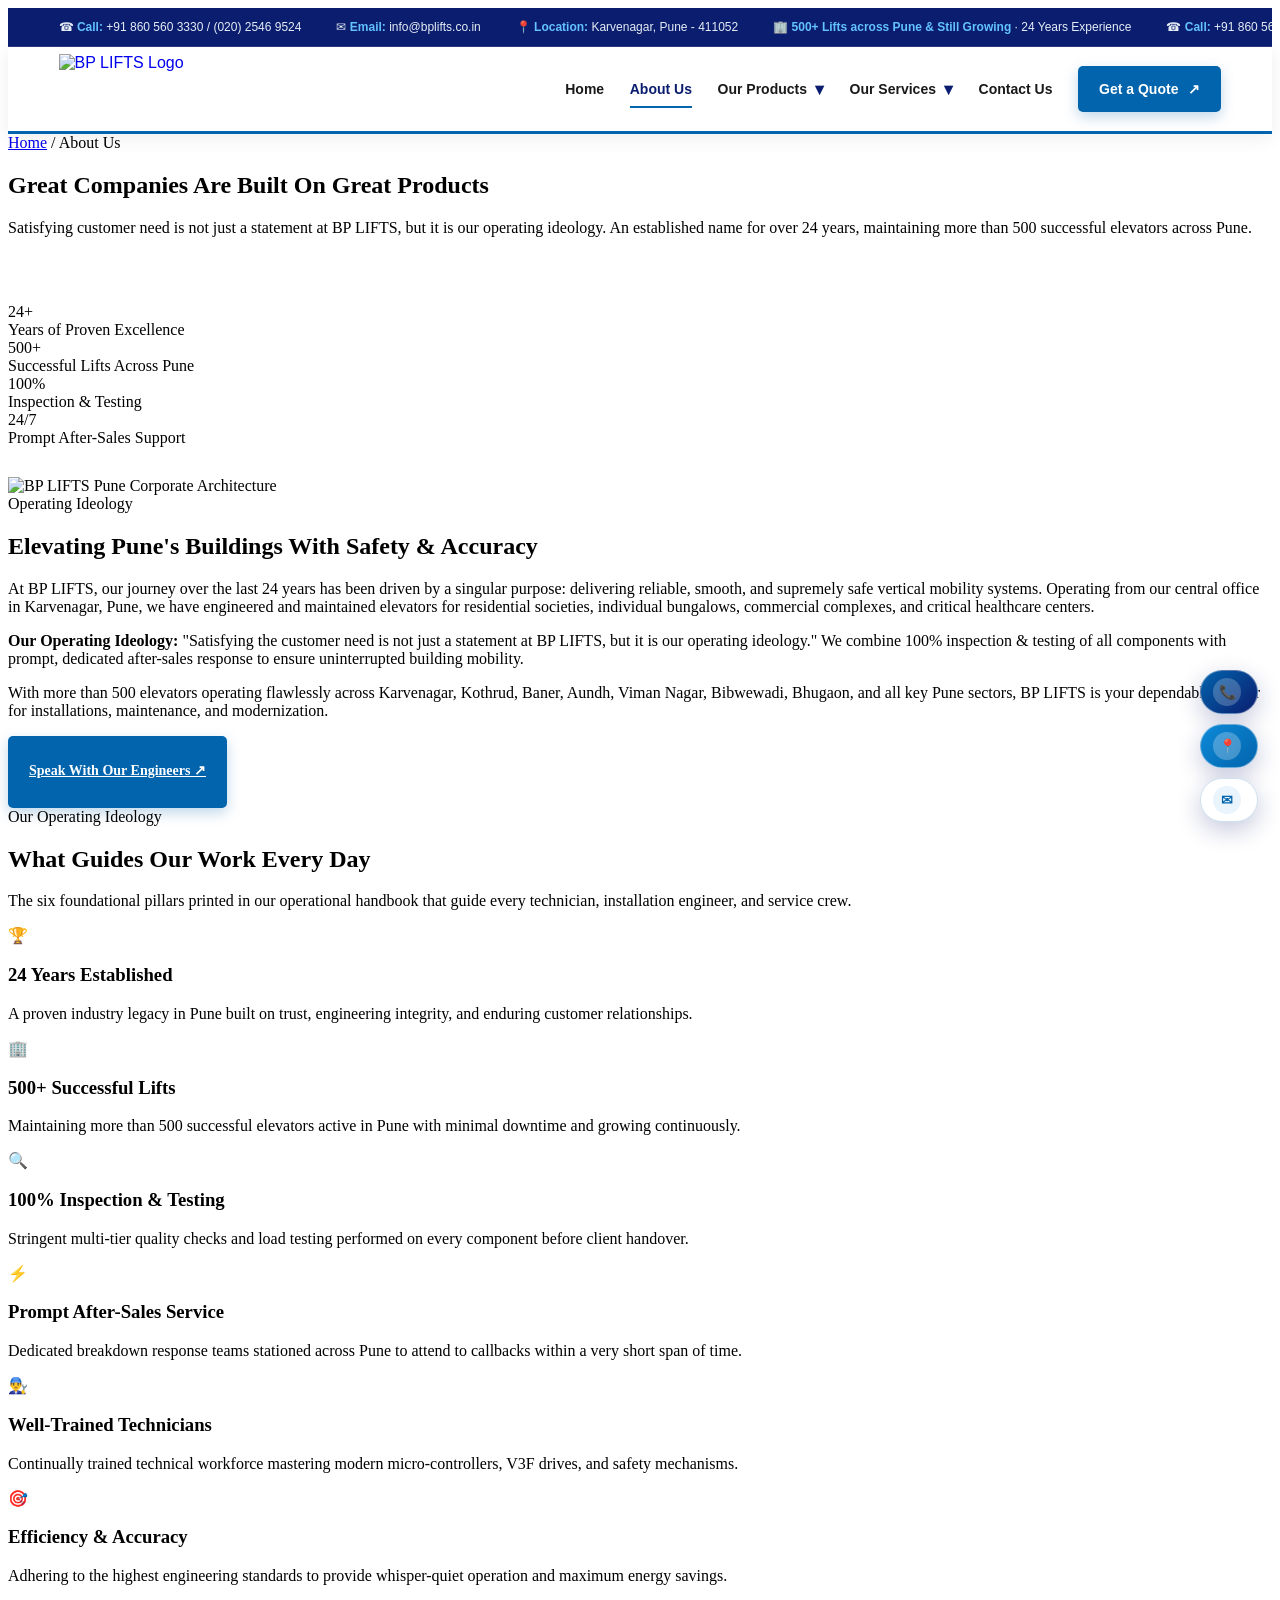
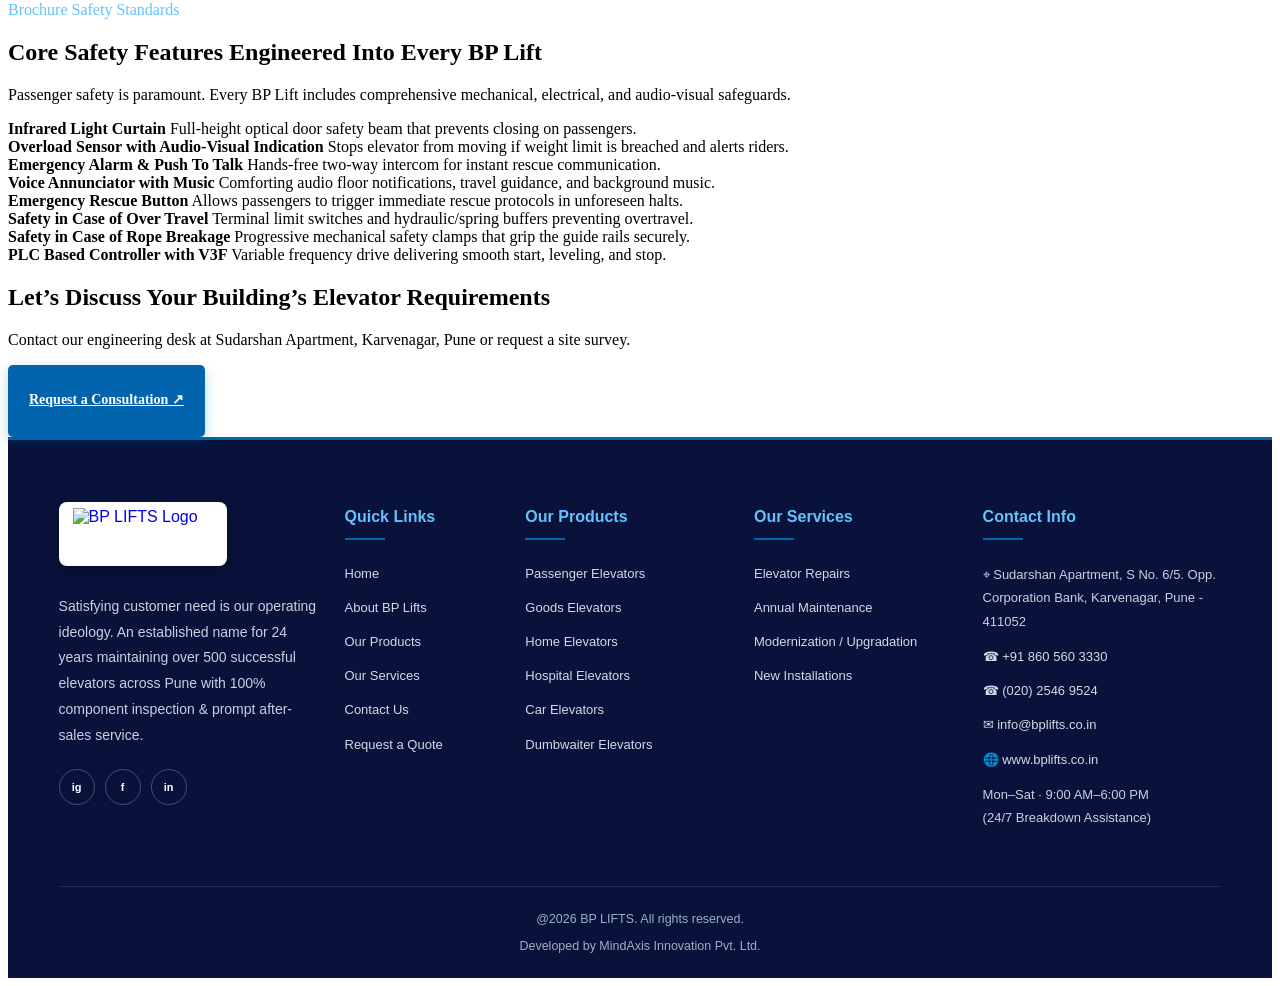
==== BP_Lift_Website/about.html @ d576f431 "Update BP LIFTS website pages and styling" ====
<!DOCTYPE html>
<html lang="en">

<head>
  <meta charset="UTF-8">
  <meta name="viewport" content="width=device-width, initial-scale=1.0">
  <meta name="description"
    content="About Us | BP LIFTS - 24 Years of Vertical Mobility Excellence in Pune, 500+ Elevators Maintained">
  <title>About Us | BP LIFTS Pune</title>
  <link rel="stylesheet" href="hf.css">
  <link rel="stylesheet" href="about.css">
</head>

<body>

  <!-- TOP CONTACT BAR -->
  <div class="topbar">
    <div class="container topbar-inner">
      <div class="topbar-track" aria-label="Contact details">
        <span class="topbar-item">☎ <b>Call:</b> <a href="tel:+918605603330">+91 860 560 3330</a> / <a
            href="tel:02025469524">(020) 2546 9524</a></span>
        <span class="topbar-item">✉ <b>Email:</b> <a href="mailto:info@bplifts.co.in">info@bplifts.co.in</a></span>
        <span class="topbar-item">📍 <b>Location:</b> Karvenagar, Pune - 411052</span>
        <span class="topbar-item">🏢 <b>500+ Lifts across Pune &amp; Still Growing</b> · 24 Years Experience</span>
        <span class="topbar-item">☎ <b>Call:</b> <a href="tel:+918605603330">+91 860 560 3330</a></span>
        <span class="topbar-item">✉ <b>Email:</b> <a href="mailto:info@bplifts.co.in">info@bplifts.co.in</a></span>
      </div>
      <div class="topbar-social" aria-label="Social links">
        <a class="social-dot" href="#" aria-label="Instagram">ig</a>
        <a class="social-dot" href="#" aria-label="Facebook">f</a>
        <a class="social-dot" href="#" aria-label="LinkedIn">in</a>
      </div>
    </div>
  </div>

  <!-- MAIN HEADER -->
  <header class="site-header">
    <div class="container nav-wrap">
      <a class="brand" href="index.html" aria-label="BP LIFTS home">
        <img src="images/bplogo.jpeg" alt="BP LIFTS Logo" class="site-logo">
      </a>
      <button class="menu-toggle" aria-label="Toggle navigation" aria-expanded="false">☰</button>
      <nav class="nav-links" aria-label="Main navigation">
        <a href="index.html" data-page="home">Home</a>
        <a href="about.html" data-page="about" class="active">About Us</a>

        <!-- OUR PRODUCTS DROPDOWN -->
        <div class="nav-dropdown">
          <a href="products.html" class="nav-dropdown-toggle" data-page="products" aria-haspopup="true"
            aria-expanded="false">
            Our Products <span class="dropdown-arrow">▾</span>
          </a>
          <div class="dropdown-menu" role="menu">
            <a href="products.html" class="dropdown-all">All Products <span>→</span></a>
            <div class="dropdown-divider"></div>
            <a href="products.html#passenger">Passenger Elevators</a>
            <a href="products.html#goods">Goods Elevators</a>
            <a href="products.html#home">Home Elevators</a>
            <a href="products.html#hospital">Hospital Elevators</a>
            <a href="products.html#car">Car Elevators</a>
            <a href="products.html#dumbwaiter">Dumbwaiter Elevators</a>
          </div>
        </div>

        <!-- OUR SERVICES DROPDOWN -->
        <div class="nav-dropdown">
          <a href="services.html" class="nav-dropdown-toggle" data-page="services" aria-haspopup="true"
            aria-expanded="false">
            Our Services <span class="dropdown-arrow">▾</span>
          </a>
          <div class="dropdown-menu" role="menu">
            <a href="services.html" class="dropdown-all">All Services <span>→</span></a>
            <div class="dropdown-divider"></div>
            <a href="services.html#repair">Elevator Repairs</a>
            <a href="services.html#maintenance">Annual Maintenance (AMC)</a>
            <a href="services.html#modernization">Modernization / Upgradation</a>
            <a href="services.html#installation">New Installations</a>
          </div>
        </div>

        <a href="contact.html" data-page="contact">Contact Us</a>
        <a class="btn btn-primary" href="contact.html#quote">Get a Quote <span>↗</span></a>
      </nav>
    </div>
  </header>

  <main>

    <!-- PAGE HERO -->
    <section class="page-hero">
      <div class="container">
        <div class="crumb"><a href="index.html">Home</a> / About Us</div>
        <h1>Great Companies Are Built On Great Products</h1>
        <p>Satisfying customer need is not just a statement at BP LIFTS, but it is our operating ideology. An
          established name for over 24 years, maintaining more than 500 successful elevators across Pune.</p>
      </div>
    </section>

    <!-- STATS BAR -->
    <section class="section section-soft" style="padding: 50px 0 30px;">
      <div class="container">
        <div class="stats-grid">
          <div class="stat-card">
            <div class="stat-number">24+</div>
            <div class="stat-label">Years of Proven Excellence</div>
          </div>
          <div class="stat-card">
            <div class="stat-number">500+</div>
            <div class="stat-label">Successful Lifts Across Pune</div>
          </div>
          <div class="stat-card">
            <div class="stat-number">100%</div>
            <div class="stat-label">Inspection &amp; Testing</div>
          </div>
          <div class="stat-card">
            <div class="stat-number">24/7</div>
            <div class="stat-label">Prompt After-Sales Support</div>
          </div>
        </div>
      </div>
    </section>

    <!-- WHO WE ARE & PUNE PRESENCE -->
    <section class="section">
      <div class="container split">
        <div class="split-image">
          <img loading="lazy"
            src="https://images.unsplash.com/photo-1486406146926-c627a92ad1ab?auto=format&fit=crop&w=1200&q=80"
            alt="BP LIFTS Pune Corporate Architecture">
        </div>
        <div class="split-copy">
          <div class="eyebrow">Operating Ideology</div>
          <h2>Elevating Pune's Buildings With Safety &amp; Accuracy</h2>
          <p>At BP LIFTS, our journey over the last 24 years has been driven by a singular purpose: delivering reliable,
            smooth, and supremely safe vertical mobility systems. Operating from our central office in Karvenagar, Pune,
            we have engineered and maintained elevators for residential societies, individual bungalows, commercial
            complexes, and critical healthcare centers.</p>
          <p><strong>Our Operating Ideology:</strong> "Satisfying the customer need is not just a statement at BP LIFTS,
            but it is our operating ideology." We combine 100% inspection &amp; testing of all components with prompt,
            dedicated after-sales response to ensure uninterrupted building mobility.</p>
          <p>With more than 500 elevators operating flawlessly across Karvenagar, Kothrud, Baner, Aundh, Viman Nagar,
            Bibwewadi, Bhugaon, and all key Pune sectors, BP LIFTS is your dependable partner for installations,
            maintenance, and modernization.</p>
          <a class="btn btn-primary" href="contact.html">Speak With Our Engineers ↗</a>
        </div>
      </div>
    </section>

    <!-- OUR IDEOLOGY & PILLARS (BROCHURE IMAGE 3) -->
    <section class="section section-soft">
      <div class="container">
        <div class="section-head">
          <div class="eyebrow">Our Operating Ideology</div>
          <h2>What Guides Our Work Every Day</h2>
          <p>The six foundational pillars printed in our operational handbook that guide every technician, installation
            engineer, and service crew.</p>
        </div>

        <div class="grid-3">
          <article class="card">
            <div class="card-body">
              <span class="feature-icon">🏆</span>
              <h3>24 Years Established</h3>
              <p>A proven industry legacy in Pune built on trust, engineering integrity, and enduring customer
                relationships.</p>
            </div>
          </article>
          <article class="card">
            <div class="card-body">
              <span class="feature-icon">🏢</span>
              <h3>500+ Successful Lifts</h3>
              <p>Maintaining more than 500 successful elevators active in Pune with minimal downtime and growing
                continuously.</p>
            </div>
          </article>
          <article class="card">
            <div class="card-body">
              <span class="feature-icon">🔍</span>
              <h3>100% Inspection &amp; Testing</h3>
              <p>Stringent multi-tier quality checks and load testing performed on every component before client
                handover.</p>
            </div>
          </article>
          <article class="card">
            <div class="card-body">
              <span class="feature-icon">⚡</span>
              <h3>Prompt After-Sales Service</h3>
              <p>Dedicated breakdown response teams stationed across Pune to attend to callbacks within a very short
                span of time.</p>
            </div>
          </article>
          <article class="card">
            <div class="card-body">
              <span class="feature-icon">👨‍🔧</span>
              <h3>Well-Trained Technicians</h3>
              <p>Continually trained technical workforce mastering modern micro-controllers, V3F drives, and safety
                mechanisms.</p>
            </div>
          </article>
          <article class="card">
            <div class="card-body">
              <span class="feature-icon">🎯</span>
              <h3>Efficiency &amp; Accuracy</h3>
              <p>Adhering to the highest engineering standards to provide whisper-quiet operation and maximum energy
                savings.</p>
            </div>
          </article>
        </div>
      </div>
    </section>

    <!-- SAFETY FEATURES SECTION (BROCHURE IMAGE 3) -->
    <section class="section section-dark">
      <div class="container">
        <div class="section-head">
          <div class="eyebrow" style="color: #63c2ff;">Brochure Safety Standards</div>
          <h2>Core Safety Features Engineered Into Every BP Lift</h2>
          <p>Passenger safety is paramount. Every BP Lift includes comprehensive mechanical, electrical, and
            audio-visual safeguards.</p>
        </div>

        <div class="safety-grid">
          <div class="safety-item">
            <div class="s-icon"></div>
            <div>
              <b>Infrared Light Curtain</b>
              <span>Full-height optical door safety beam that prevents closing on passengers.</span>
            </div>
          </div>
          <div class="safety-item">
            <div class="s-icon"></div>
            <div>
              <b>Overload Sensor with Audio-Visual Indication</b>
              <span>Stops elevator from moving if weight limit is breached and alerts riders.</span>
            </div>
          </div>
          <div class="safety-item">
            <div class="s-icon"></div>
            <div>
              <b>Emergency Alarm &amp; Push To Talk</b>
              <span>Hands-free two-way intercom for instant rescue communication.</span>
            </div>
          </div>
          <div class="safety-item">
            <div class="s-icon"></div>
            <div>
              <b>Voice Annunciator with Music</b>
              <span>Comforting audio floor notifications, travel guidance, and background music.</span>
            </div>
          </div>
          <div class="safety-item">
            <div class="s-icon"></div>
            <div>
              <b>Emergency Rescue Button</b>
              <span>Allows passengers to trigger immediate rescue protocols in unforeseen halts.</span>
            </div>
          </div>
          <div class="safety-item">
            <div class="s-icon"></div>
            <div>
              <b>Safety in Case of Over Travel</b>
              <span>Terminal limit switches and hydraulic/spring buffers preventing overtravel.</span>
            </div>
          </div>
          <div class="safety-item">
            <div class="s-icon"></div>
            <div>
              <b>Safety in Case of Rope Breakage</b>
              <span>Progressive mechanical safety clamps that grip the guide rails securely.</span>
            </div>
          </div>
          <div class="safety-item">
            <div class="s-icon"></div>
            <div>
              <b>PLC Based Controller with V3F</b>
              <span>Variable frequency drive delivering smooth start, leveling, and stop.</span>
            </div>
          </div>
        </div>
      </div>
    </section>

    <!-- CTA BAND -->
    <section class="section">
      <div class="container">
        <div class="cta-band">
          <div>
            <h2>Let’s Discuss Your Building’s Elevator Requirements</h2>
            <p>Contact our engineering desk at Sudarshan Apartment, Karvenagar, Pune or request a site survey.</p>
          </div>
          <a class="btn btn-primary" href="contact.html#quote">Request a Consultation ↗</a>
        </div>
      </div>
    </section>

  </main>

  <!-- GLOBAL FOOTER -->
  <footer class="site-footer">
    <div class="container footer-grid">
      <div class="footer-brand">
        <a class="brand" href="index.html" aria-label="BP LIFTS home">
          <img src="images/bplogo.jpeg" alt="BP LIFTS Logo" class="site-logo">
        </a>
        <p>Satisfying customer need is our operating ideology. An established name for 24 years maintaining over 500
          successful elevators across Pune with 100% component inspection &amp; prompt after-sales service.</p>
        <div class="topbar-social">
          <a class="social-dot" href="#" aria-label="Instagram">ig</a>
          <a class="social-dot" href="#" aria-label="Facebook">f</a>
          <a class="social-dot" href="#" aria-label="LinkedIn">in</a>
        </div>
      </div>
      <div class="footer-col">
        <h3>Quick Links</h3>
        <a href="index.html">Home</a>
        <a href="about.html">About BP Lifts</a>
        <a href="products.html">Our Products</a>
        <a href="services.html">Our Services</a>
        <a href="contact.html">Contact Us</a>
        <a href="contact.html#quote">Request a Quote</a>
      </div>
      <div class="footer-col">
        <h3>Our Products</h3>
        <a href="products.html#passenger">Passenger Elevators</a>
        <a href="products.html#goods">Goods Elevators</a>
        <a href="products.html#home">Home Elevators</a>
        <a href="products.html#hospital">Hospital Elevators</a>
        <a href="products.html#car">Car Elevators</a>
        <a href="products.html#dumbwaiter">Dumbwaiter Elevators</a>
      </div>
      <div class="footer-col">
        <h3>Our Services</h3>
        <a href="services.html#repair">Elevator Repairs</a>
        <a href="services.html#maintenance">Annual Maintenance</a>
        <a href="services.html#modernization">Modernization / Upgradation</a>
        <a href="services.html#installation">New Installations</a>
      </div>
      <div class="footer-col">
        <h3>Contact Info</h3>
        <p>⌖ Sudarshan Apartment, S No. 6/5. Opp. Corporation Bank, Karvenagar, Pune - 411052</p>
        <a href="tel:+918605603330">☎ +91 860 560 3330</a>
        <a href="tel:02025469524">☎ (020) 2546 9524</a>
        <a href="mailto:info@bplifts.co.in">✉ info@bplifts.co.in</a>
        <a href="https://www.bplifts.co.in" target="_blank" rel="noopener">🌐 www.bplifts.co.in</a>
        <p>Mon–Sat · 9:00 AM–6:00 PM<br>(24/7 Breakdown Assistance)</p>
      </div>
    </div>
    <div class="container footer-bottom">
      <span>@<span data-year>2026</span> BP LIFTS. All rights reserved.</span>
      <span>Developed by MindAxis Innovation Pvt. Ltd.</span>
    </div>
  </footer>

  <!-- FLOATING ACTION BUTTONS (CALL, SITE VISIT, EMAIL) -->
  <div class="floating-action-group" aria-label="Quick contact actions">
    <a href="tel:+918605603330" class="float-btn float-call" title="Call BP LIFTS: +91 860 560 3330">
      <span class="float-icon">📞</span>
    </a>
    <a href="www.bplifts.co.in" class="float-btn float-visit" title="Book Free Site Visit &amp; Inspection">
      <span class="float-icon">📍</span>
    </a>
    <a href="mailto:info@bplifts.co.in" class="float-btn float-email" title="Send Email: info@bplifts.co.in">
      <span class="float-icon">✉</span>
    </a>
  </div>

  <button class="back-top" aria-label="Scroll to top" title="Back to top">↑</button>
  <script src="hf.js"></script>

  <script>
    document.querySelectorAll('.nav-links [data-page="about"]').forEach(link => link.classList.add('active'));
  </script>
</body>

</html>
---- BP_Lift_Website/hf.css ----
/* =====================================================
   BP LIFTS - SHARED HEADER, NAVBAR, DROPDOWN & FOOTER
   Theme: White | Light Blue (#0264AD) | Dark Blue (#0B1D6F)
===================================================== */

/* ---------- ROOT VARIABLES ---------- */
:root {
    --bp-dark-blue: #0B1D6F;
    --bp-dark-blue-hover: #071552;
    --bp-light-blue: #0264AD;
    --bp-light-blue-hover: #014e88;
    --bp-blue-soft: #eaf4fc;
    --bp-white: #ffffff;
    --bp-text: #1b2838;
    --bp-muted: #95a8ba;
    --bp-border: #dbe5ee;
    --bp-container: 1180px;

    /* Semantic color mappings to new logo colors */
    --bp-blue: var(--bp-light-blue);
    --bp-blue-dark: var(--bp-dark-blue);
    --bp-black: var(--bp-dark-blue);
    --bp-black-dark: #07123a;
}

/* ---------- GLOBAL HEADER/FOOTER BASE ---------- */
.site-header *,
.topbar *,
.site-footer *,
.back-top {
    box-sizing: border-box;
}

.site-header a,
.topbar a,
.site-footer a {
    text-decoration: none;
}

.site-header button,
.site-footer button {
    font: inherit;
}

.site-header .container,
.topbar .container,
.site-footer .container {
    width: min(var(--bp-container), 92%);
    margin-inline: auto;
}

/* =====================================================
   TOP CONTACT BAR
===================================================== */

.topbar {
    position: relative;
    z-index: 1201;
    width: 100%;
    min-height: 38px;
    overflow: hidden;
    background: var(--bp-dark-blue);
    color: var(--bp-white);
    border-bottom: 1px solid rgba(255, 255, 255, 0.12);
    font-family: 'DM Sans', sans-serif;
    font-size: 12px;
}

.topbar-inner {
    min-height: 38px;
    display: flex;
    align-items: center;
    justify-content: space-between;
    gap: 18px;
}

.topbar-track {
    display: flex;
    align-items: center;
    gap: 35px;
    width: max-content;
    white-space: nowrap;
    animation: bpContactScroll 28s linear infinite;
}

.topbar:hover .topbar-track {
    animation-play-state: paused;
}

.topbar-item {
    flex-shrink: 0;
    color: #e5edf5;
}

.topbar-item a {
    color: inherit;
    text-decoration: none;
    transition: color 0.2s ease;
}

.topbar-item a:hover {
    color: #63c2ff;
    text-decoration: underline;
}

.topbar-item b {
    color: #63c2ff;
    font-weight: 700;
}

@keyframes bpContactScroll {
    0% {
        transform: translateX(0);
    }

    100% {
        transform: translateX(-35%);
    }
}

/* Social links in top bar */
.topbar-social {
    display: flex;
    align-items: center;
    gap: 8px;
    flex-shrink: 0;
}

.social-dot {
    width: 29px;
    height: 29px;
    display: inline-flex;
    align-items: center;
    justify-content: center;
    border: 1px solid rgba(255, 255, 255, 0.28);
    border-radius: 50%;
    color: var(--bp-white);
    font-size: 11px;
    font-weight: 700;
    transition: background 0.25s ease, color 0.25s ease,
        border-color 0.25s ease;
}

.social-dot:hover {
    background: var(--bp-light-blue);
    border-color: var(--bp-light-blue);
    color: var(--bp-white);
}

/* =====================================================
   MAIN HEADER
===================================================== */

.site-header {
    position: sticky;
    top: 0;
    z-index: 1200;
    width: 100%;
    background: var(--bp-white);
    border-bottom: 3px solid var(--bp-blue);
    box-shadow: 0 4px 18px rgba(0, 0, 0, 0.07);
    font-family: 'DM Sans', sans-serif;
}

.nav-wrap {
    min-height: 84px;
    display: flex;
    align-items: center;
    justify-content: space-between;
    gap: 25px;
}

/* Logo */
.brand {
    display: inline-flex;
    align-items: center;
    flex-shrink: 0;
    min-width: 0;
}

.site-logo {
    display: block;
    width: 135px;
    height: 70px;
    object-fit: contain;
    object-position: left center;
}

.brand-name {
    color: var(--bp-black);
    font-size: 22px;
    font-weight: 800;
    letter-spacing: -0.5px;
}

/* =====================================================
   NAVIGATION LINKS
===================================================== */

.nav-links {
    display: flex;
    align-items: center;
    justify-content: flex-end;
    gap: clamp(14px, 2vw, 28px);
}

.nav-links > a:not(.btn),
.nav-dropdown-toggle {
    position: relative;
    display: inline-flex;
    align-items: center;
    justify-content: center;
    min-height: 44px;
    padding: 8px 0;
    background: transparent;
    border: 0;
    color: #191919;
    font-size: 14px;
    font-weight: 600;
    white-space: nowrap;
    cursor: pointer;
    transition: color 0.2s ease;
}

.nav-links > a:not(.btn)::after,
.nav-dropdown-toggle::after {
    content: "";
    position: absolute;
    left: 0;
    bottom: 3px;
    width: 0;
    height: 2px;
    background: var(--bp-blue);
    transition: width 0.25s ease;
}

.nav-links > a:not(.btn):hover,
.nav-links > a.active,
.nav-dropdown-toggle.active,
.nav-dropdown:hover > .nav-dropdown-toggle,
.nav-dropdown.dropdown-open > .nav-dropdown-toggle {
    color: var(--bp-blue-dark);
}

.nav-links > a:not(.btn):hover::after,
.nav-links > a.active::after,
.nav-dropdown-toggle.active::after,
.nav-dropdown:hover > .nav-dropdown-toggle::after,
.nav-dropdown.dropdown-open > .nav-dropdown-toggle::after {
    width: 100%;
}

/* =====================================================
   OUR PRODUCTS DROPDOWN
===================================================== */

.nav-dropdown {
    position: relative;
    display: flex;
    align-items: center;
    min-height: 44px;
}

.nav-dropdown-toggle {
    gap: 8px;
    font-family: inherit;
}

.dropdown-arrow {
    display: inline-block;
    color: var(--bp-blue-dark);
    font-size: 17px;
    line-height: 1;
    transition: transform 0.25s ease;
}

.nav-dropdown:hover .dropdown-arrow,
.nav-dropdown:focus-within .dropdown-arrow,
.nav-dropdown.dropdown-open .dropdown-arrow {
    transform: rotate(180deg);
}

/* Dropdown panel */
.dropdown-menu {
    position: absolute;
    top: calc(100% + 4px);
    left: -10px;
    z-index: 1300;
    width: 275px;
    padding: 8px;
    background: var(--bp-white);
    border: 1px solid var(--bp-border);
    border-top: 3px solid var(--bp-blue);
    border-radius: 0 0 8px 8px;
    box-shadow: 0 16px 36px rgba(0, 0, 0, 0.12);
    opacity: 0;
    visibility: hidden;
    transform: translateY(6px);
    transition: opacity 0.22s ease, transform 0.22s ease, visibility 0.22s ease;
    pointer-events: none;
}

/* Invisible bridge so mouse hover is never lost across the gap */
.dropdown-menu::before {
    content: "";
    position: absolute;
    top: -10px;
    left: 0;
    right: 0;
    height: 10px;
}

.nav-dropdown:hover .dropdown-menu,
.nav-dropdown:focus-within .dropdown-menu,
.nav-dropdown.dropdown-open .dropdown-menu {
    opacity: 1;
    visibility: visible;
    transform: translateY(0);
    pointer-events: auto;
}

.dropdown-menu a {
    display: flex;
    align-items: center;
    justify-content: space-between;
    gap: 8px;
    padding: 10px 14px;
    border-radius: 6px;
    color: #202830;
    font-size: 13.5px;
    font-weight: 500;
    line-height: 1.4;
    transition: background 0.2s ease, color 0.2s ease,
        padding-left 0.2s ease;
}

.dropdown-menu a:hover,
.dropdown-menu a:focus-visible {
    padding-left: 18px;
    background: #eaf4fc;
    color: var(--bp-dark-blue);
    outline: none;
}

.dropdown-menu a.dropdown-all {
    font-weight: 700;
    color: var(--bp-light-blue);
    background: #f1f7fc;
}

.dropdown-menu a.dropdown-all:hover {
    background: #e3f0fb;
}

.dropdown-divider {
    height: 1px;
    margin: 5px 4px;
    background: var(--bp-border);
}

/* =====================================================
   GET A QUOTE BUTTON
===================================================== */

.btn {
    display: inline-flex;
    align-items: center;
    justify-content: center;
    gap: 10px;
    min-height: 46px;
    padding: 12px 20px;
    border: 1px solid transparent;
    border-radius: 5px;
    font-size: 14px;
    font-weight: 700;
    line-height: 1.2;
    text-align: center;
    white-space: nowrap;
    cursor: pointer;
    transition: background 0.25s ease, color 0.25s ease,
        border-color 0.25s ease, transform 0.25s ease;
}

.btn-primary {
    background: var(--bp-light-blue);
    color: var(--bp-white);
    box-shadow: 0 5px 14px rgba(2, 100, 173, 0.25);
}

.btn-primary:hover {
    background: var(--bp-dark-blue);
    color: var(--bp-white);
    transform: translateY(-2px);
    box-shadow: 0 7px 18px rgba(11, 29, 111, 0.3);
}

.nav-links .nav-quote {
    margin-left: 2px;
}

/* =====================================================
   MOBILE MENU BUTTON
===================================================== */

.menu-toggle {
    display: none;
    width: 43px;
    height: 43px;
    flex-shrink: 0;
    align-items: center;
    justify-content: center;
    background: var(--bp-dark-blue);
    color: var(--bp-white);
    border: 0;
    border-radius: 5px;
    font-size: 23px;
    cursor: pointer;
    transition: background 0.2s ease;
}

.menu-toggle:hover {
    background: var(--bp-light-blue);
}

.menu-icon {
    line-height: 1;
}

/* =====================================================
   FOOTER
===================================================== */

.site-footer {
    width: 100%;
    padding: 62px 0 0;
    background: #08123a;
    color: var(--bp-white);
    border-top: 3px solid var(--bp-light-blue);
    font-family: 'DM Sans', sans-serif;
}

.footer-grid {
    display: grid;
    grid-template-columns: 1.35fr 0.8fr 1.05fr 1.05fr 1.25fr;
    gap: 28px;
    padding-bottom: 44px;
}

/* Footer brand - white badge container for white logo on navy */
.footer-brand .brand {
    display: inline-flex;
    align-items: center;
    background: #ffffff;
    padding: 6px 14px;
    border-radius: 8px;
    margin-bottom: 18px;
    box-shadow: 0 4px 14px rgba(0, 0, 0, 0.22);
}

.footer-brand .site-logo {
    width: 140px;
    height: 52px;
    object-fit: contain;
}

.footer-brand .brand-name {
    color: var(--bp-white);
}

.footer-brand p {
    margin: 10px 0 20px;
    color: #c4d3e2;
    font-size: 14px;
    line-height: 1.85;
}

/* Footer column headings */
.footer-col h3 {
    position: relative;
    margin: 4px 0 23px;
    padding-bottom: 12px;
    color: #63c2ff;
    font-size: 16px;
    font-weight: 700;
    line-height: 1.4;
}

.footer-col h3::after {
    content: "";
    position: absolute;
    bottom: 0;
    left: 0;
    width: 40px;
    height: 2px;
    background: var(--bp-light-blue);
}

/* Footer links */
.footer-col a {
    display: block;
    margin-bottom: 12px;
    color: #d0dbe6;
    font-size: 13px;
    line-height: 1.7;
    overflow-wrap: anywhere;
    transition: color 0.2s ease, padding-left 0.2s ease;
}

.footer-col a:hover {
    padding-left: 5px;
    color: #63c2ff;
}

/* Footer paragraphs and contact info */
.footer-col p {
    margin: 0 0 13px;
    color: #c4d3e2;
    font-size: 13px;
    line-height: 1.8;
    overflow-wrap: anywhere;
}

/* Footer social links */
.site-footer .topbar-social {
    display: flex;
    align-items: center;
    gap: 10px;
    margin-top: 18px;
}

.site-footer .social-dot {
    width: 36px;
    height: 36px;
    border: 1px solid rgba(255, 255, 255, 0.25);
    color: var(--bp-white);
}

.site-footer .social-dot:hover {
    background: var(--bp-light-blue);
    border-color: var(--bp-light-blue);
    color: var(--bp-white);
}

/* Footer copyright bar */
.footer-bottom {
    display: flex;
    flex-direction: column;
    align-items: center;
    justify-content: center;
    text-align: center;
    gap: 7px;
    padding: 22px 0;
    border-top: 1px solid rgba(255, 255, 255, 0.12);
    color: #9bb0c4;
    font-size: 12.5px;
    line-height: 1.6;
}

.footer-bottom span {
    overflow-wrap: anywhere;
    text-align: center;
}

/* =====================================================
   FLOATING ACTION BUTTONS (CALL, SITE VISIT, EMAIL)
   Positioned above the top scroll button (.back-top)
===================================================== */

.floating-action-group {
    position: fixed;
    right: 22px;
    bottom: 78px;
    z-index: 1400;
    display: flex;
    flex-direction: column;
    align-items: flex-end;
    gap: 10px;
    pointer-events: none;
}

.floating-action-group .float-btn {
    pointer-events: auto;
    display: inline-flex;
    align-items: center;
    gap: 9px;
    min-height: 42px;
    padding: 0 16px 0 12px;
    border-radius: 50px;
    font-family: 'DM Sans', -apple-system, BlinkMacSystemFont, sans-serif;
    font-size: 13.5px;
    font-weight: 700;
    text-decoration: none;
    line-height: 1;
    white-space: nowrap;
    box-shadow: 0 8px 24px rgba(11, 29, 111, 0.24);
    transition: transform 0.25s ease, box-shadow 0.25s ease, filter 0.25s ease;
}

.floating-action-group .float-btn:hover {
    transform: translateX(-5px);
    box-shadow: 0 12px 30px rgba(2, 100, 173, 0.38);
    filter: brightness(1.06);
}

.floating-action-group .float-icon {
    display: inline-flex;
    align-items: center;
    justify-content: center;
    width: 28px;
    height: 28px;
    border-radius: 50%;
    font-size: 14px;
    flex-shrink: 0;
}

/* Call Button */
.float-btn.float-call {
    background: linear-gradient(135deg, #0264AD 0%, #0B1D6F 100%);
    color: #ffffff;
    border: 1px solid rgba(255, 255, 255, 0.35);
}

.float-btn.float-call .float-icon {
    background: rgba(255, 255, 255, 0.22);
    color: #ffffff;
}

/* Site Visit Button */
.float-btn.float-visit {
    background: linear-gradient(135deg, #0e8ad8 0%, #0264AD 100%);
    color: #ffffff;
    border: 1px solid rgba(255, 255, 255, 0.4);
}

.float-btn.float-visit .float-icon {
    background: rgba(255, 255, 255, 0.25);
    color: #ffffff;
}

/* Email Button */
.float-btn.float-email {
    background: #ffffff;
    color: #0B1D6F;
    border: 1.5px solid #d0e2f2;
}

.float-btn.float-email .float-icon {
    background: #eaf4fc;
    color: #0264AD;
}

.float-btn.float-email:hover {
    border-color: #0264AD;
    color: #0264AD;
}

/* =====================================================
   BACK TO TOP BUTTON
===================================================== */

.back-top {
    position: fixed;
    right: 22px;
    bottom: 22px;
    z-index: 1400;
    display: flex;
    align-items: center;
    justify-content: center;
    width: 45px;
    height: 45px;
    padding: 0;
    background: var(--bp-blue);
    color: var(--bp-white);
    border: 0;
    border-radius: 5px;
    font-size: 25px;
    cursor: pointer;
    opacity: 0;
    visibility: hidden;
    transform: translateY(10px);
    transition: opacity 0.25s ease, visibility 0.25s ease,
        transform 0.25s ease, background 0.25s ease;
}

.back-top.visible {
    opacity: 1;
    visibility: visible;
    transform: translateY(0);
}

.back-top:hover {
    background: var(--bp-white);
    color: var(--bp-black);
}

/* =====================================================
   TABLET RESPONSIVE
===================================================== */

@media (max-width: 1050px) {
    .nav-wrap {
        gap: 16px;
    }

    .site-logo {
        width: 115px;
        height: 64px;
    }

    .nav-links {
        gap: 16px;
    }

    .nav-links > a:not(.btn),
    .nav-dropdown-toggle {
        font-size: 13px;
    }

    .nav-links .nav-quote {
        padding: 11px 14px;
        font-size: 13px;
    }

    .footer-grid {
        grid-template-columns: repeat(3, minmax(0, 1fr));
        gap: 30px;
    }
}

/* =====================================================
   MOBILE RESPONSIVE NAVIGATION
===================================================== */

@media (max-width: 920px) {
    .topbar-inner {
        justify-content: flex-start;
    }

    .topbar-social {
        display: none;
    }

    .nav-wrap {
        position: relative;
        min-height: 73px;
        gap: 12px;
    }

    .site-logo {
        width: 115px;
        height: 62px;
    }

    .menu-toggle {
        display: inline-flex;
        margin-left: auto;
    }

    .nav-links {
        position: absolute;
        top: 100%;
        left: -4.35%;
        right: -4.35%;
        z-index: 1300;
        display: none;
        align-items: stretch;
        justify-content: flex-start;
        flex-direction: column;
        gap: 0;
        max-height: calc(100vh - 110px);
        overflow-y: auto;
        padding: 12px 4.35% 20px;
        background: var(--bp-white);
        border-top: 1px solid var(--bp-border);
        border-bottom: 3px solid var(--bp-blue);
        box-shadow: 0 14px 25px rgba(0, 0, 0, 0.12);
    }

    .nav-links.open {
        display: flex;
    }

    .nav-links > a:not(.btn),
    .nav-dropdown-toggle {
        display: flex;
        width: 100%;
        min-height: 46px;
        justify-content: space-between;
        padding: 12px 2px;
        text-align: left;
        font-size: 14px;
    }

    .nav-links > a:not(.btn)::after,
    .nav-dropdown-toggle::after {
        display: none;
    }

    .nav-dropdown {
        display: flex;
        flex-direction: column;
        align-items: stretch;
        width: 100%;
        min-height: 0;
        border-bottom: 1px solid var(--bp-border);
    }

    .nav-dropdown-toggle {
        cursor: pointer;
    }

    /* On mobile, open the dropdown with its button */
    .dropdown-menu {
        position: static;
        display: none;
        width: 100%;
        padding: 6px 0 10px 12px;
        background: #f1f7fc;
        border: 0;
        border-left: 3px solid var(--bp-blue);
        border-radius: 0;
        box-shadow: none;
        opacity: 1;
        visibility: visible;
        transform: none;
        pointer-events: auto;
    }

    .dropdown-menu::before {
        display: none;
    }

    .nav-dropdown:hover .dropdown-menu,
    .nav-dropdown:focus-within .dropdown-menu {
        display: none;
    }

    .nav-dropdown.dropdown-open .dropdown-menu {
        display: block;
    }

    .dropdown-menu a {
        padding: 11px 12px;
        font-size: 13px;
    }

    .dropdown-menu a:hover {
        padding-left: 17px;
    }

    .nav-links .nav-quote {
        width: 100%;
        margin: 12px 0 0;
    }

    .footer-grid {
        grid-template-columns: repeat(2, minmax(0, 1fr));
        gap: 30px 24px;
    }
}

/* =====================================================
   SMALL MOBILE
===================================================== */

@media (max-width: 520px) {
    .topbar {
        font-size: 11px;
    }

    .topbar-track {
        gap: 24px;
    }

    .nav-wrap {
        min-height: 68px;
    }

    .site-logo {
        width: 105px;
        height: 58px;
    }

    .menu-toggle {
        width: 40px;
        height: 40px;
    }

    .footer-grid {
        grid-template-columns: repeat(2, minmax(0, 1fr));
        gap: 24px 14px;
        padding-bottom: 30px;
    }

    .footer-brand {
        grid-column: span 2;
    }

    .site-footer {
        padding-top: 38px;
    }

    .footer-brand .site-logo {
        width: 125px;
        height: 68px;
    }

    .footer-col h3 {
        font-size: 14.5px;
        margin-bottom: 12px;
        padding-bottom: 8px;
    }

    .footer-col h3::after {
        width: 28px;
    }

    .footer-col a {
        font-size: 12px;
        margin-bottom: 8px;
        line-height: 1.5;
    }

    .footer-col p {
        font-size: 11.5px;
        line-height: 1.55;
        margin-bottom: 8px;
    }

    .footer-bottom {
        align-items: center;
        text-align: center;
        flex-direction: column;
        padding: 18px 0;
        font-size: 11.5px;
        gap: 6px;
    }

    .floating-action-group {
        right: 14px;
        bottom: 64px;
        gap: 8px;
    }

    .floating-action-group .float-btn {
        min-height: 38px;
        padding: 0 13px 0 10px;
        font-size: 12.5px;
    }

    .floating-action-group .float-icon {
        width: 24px;
        height: 24px;
        font-size: 12px;
    }

    .back-top {
        right: 14px;
        bottom: 14px;
        width: 41px;
        height: 41px;
    }
}

/* Reduced motion accessibility */
@media (prefers-reduced-motion: reduce) {
    .topbar-track {
        animation: none;
    }

    *,
    *::before,
    *::after {
        scroll-behavior: auto !important;
        transition-duration: 0.01ms !important;
    }
}
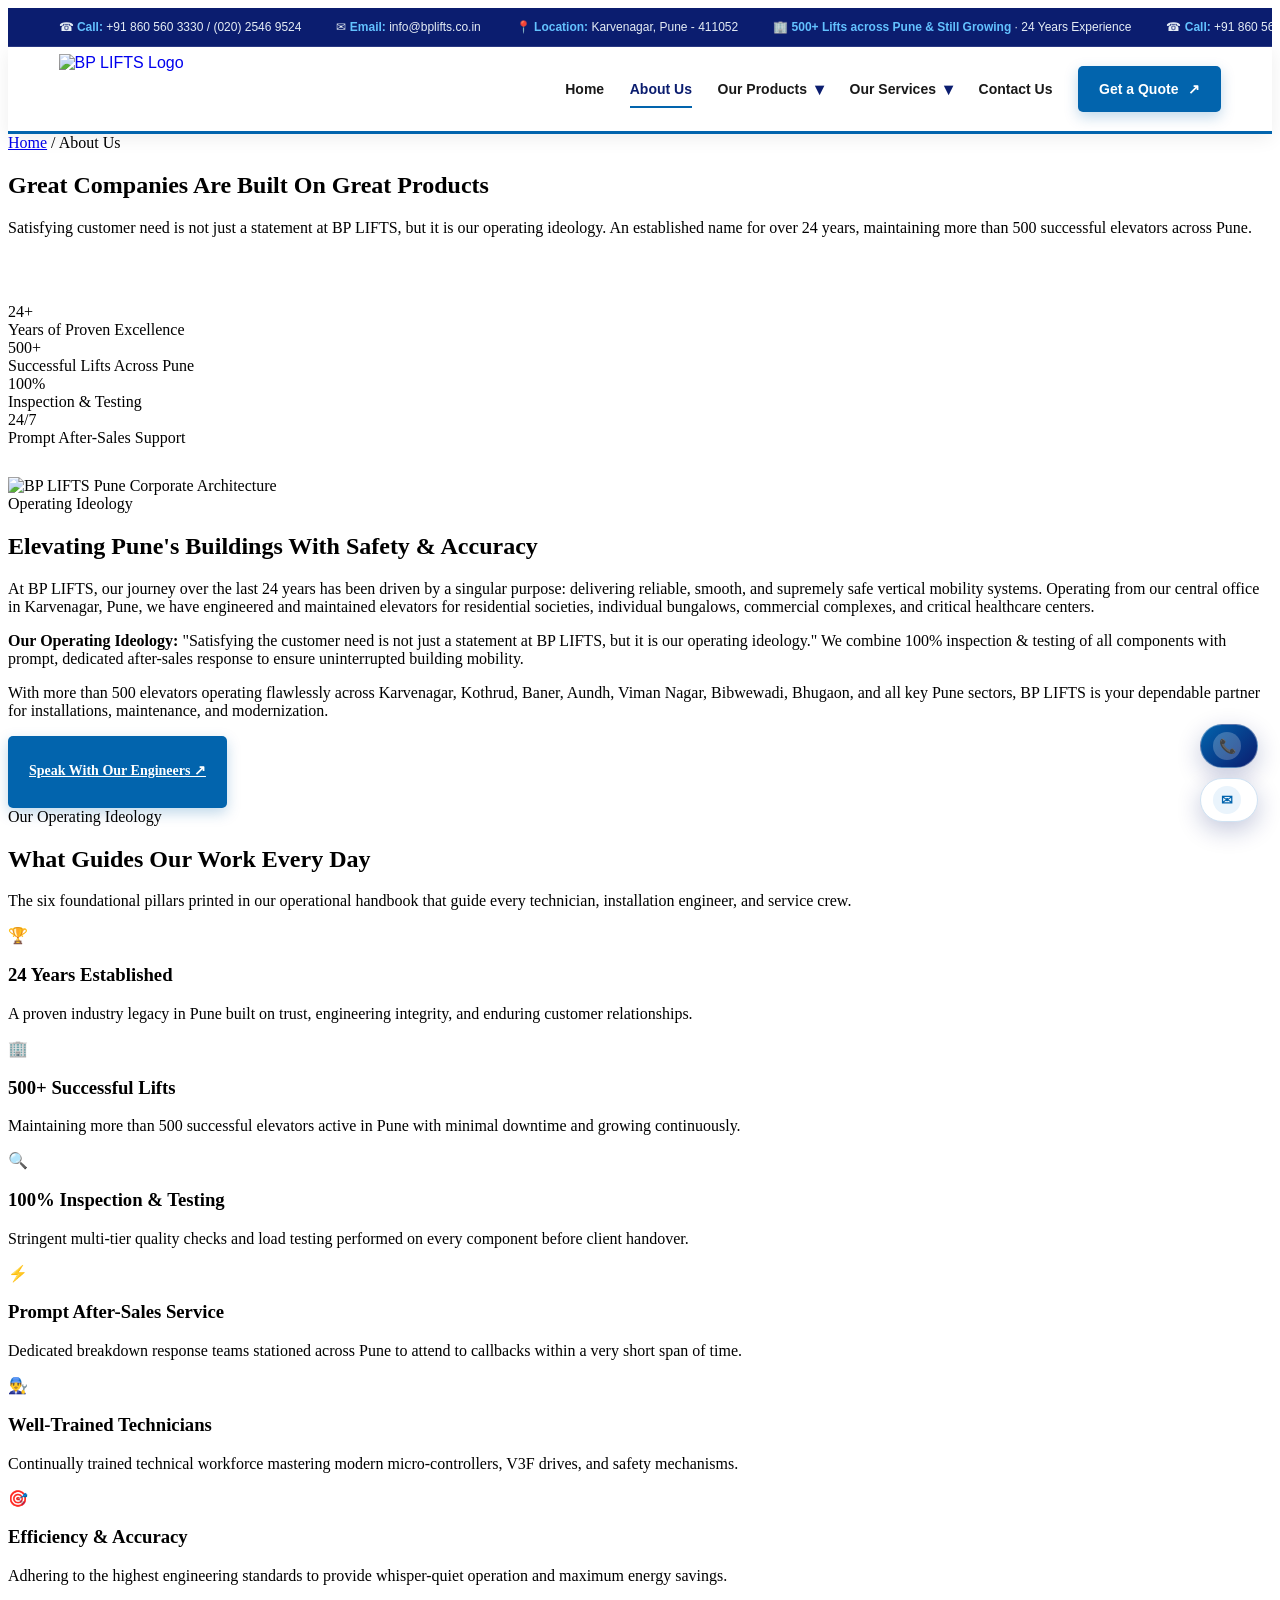
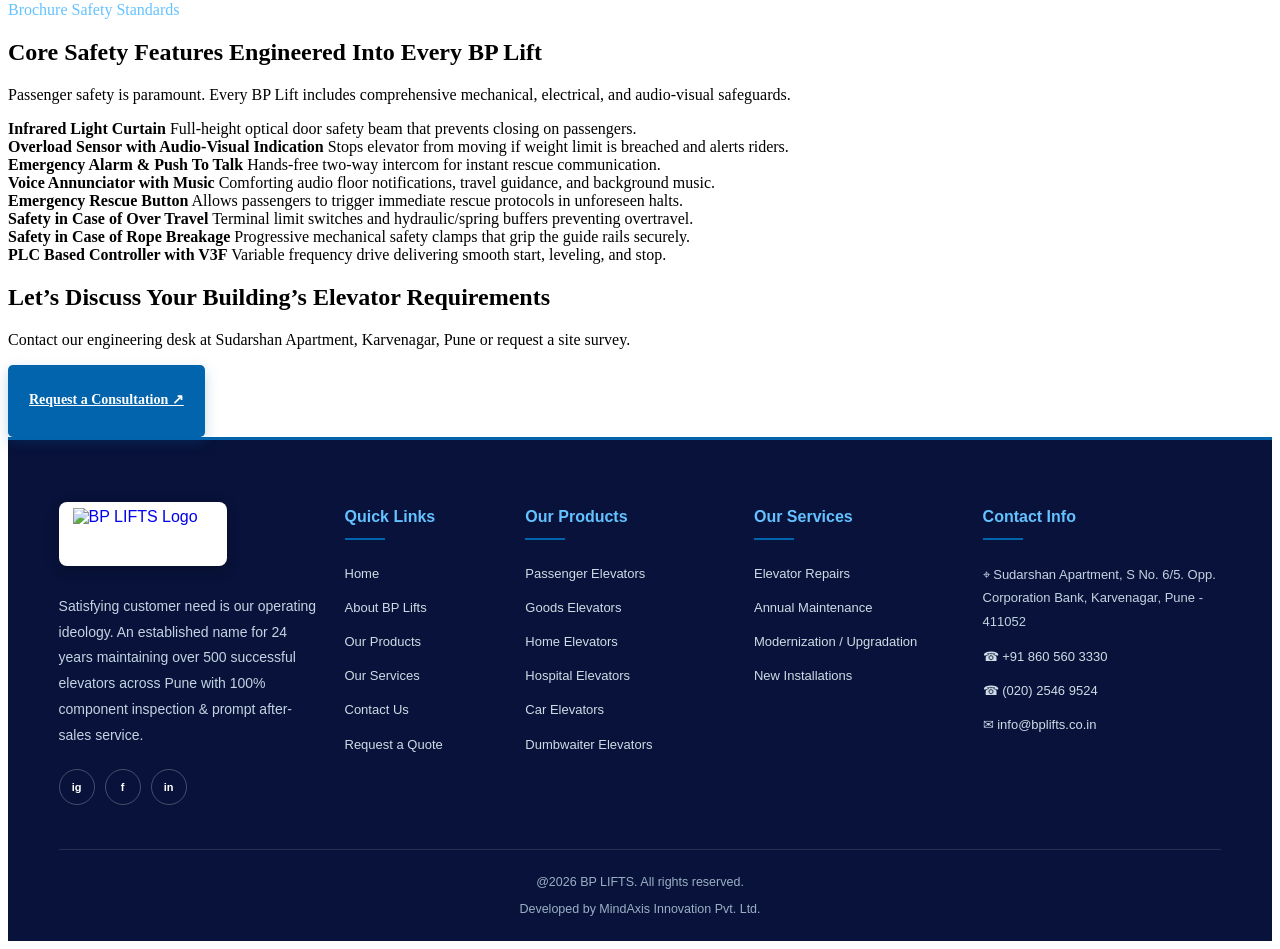
==== commit 4b093af2: "Update BP LIFTS website pages and styling" ====
--- a/BP_Lift_Website/about.html
+++ b/BP_Lift_Website/about.html
@@ -341,8 +341,6 @@
         <a href="tel:+918605603330">☎ +91 860 560 3330</a>
         <a href="tel:02025469524">☎ (020) 2546 9524</a>
         <a href="mailto:info@bplifts.co.in">✉ info@bplifts.co.in</a>
-        <a href="https://www.bplifts.co.in" target="_blank" rel="noopener">🌐 www.bplifts.co.in</a>
-        <p>Mon–Sat · 9:00 AM–6:00 PM<br>(24/7 Breakdown Assistance)</p>
       </div>
     </div>
     <div class="container footer-bottom">
@@ -356,8 +354,6 @@
     <a href="tel:+918605603330" class="float-btn float-call" title="Call BP LIFTS: +91 860 560 3330">
       <span class="float-icon">📞</span>
     </a>
-    <a href="www.bplifts.co.in" class="float-btn float-visit" title="Book Free Site Visit &amp; Inspection">
-      <span class="float-icon">📍</span>
     </a>
     <a href="mailto:info@bplifts.co.in" class="float-btn float-email" title="Send Email: info@bplifts.co.in">
       <span class="float-icon">✉</span>
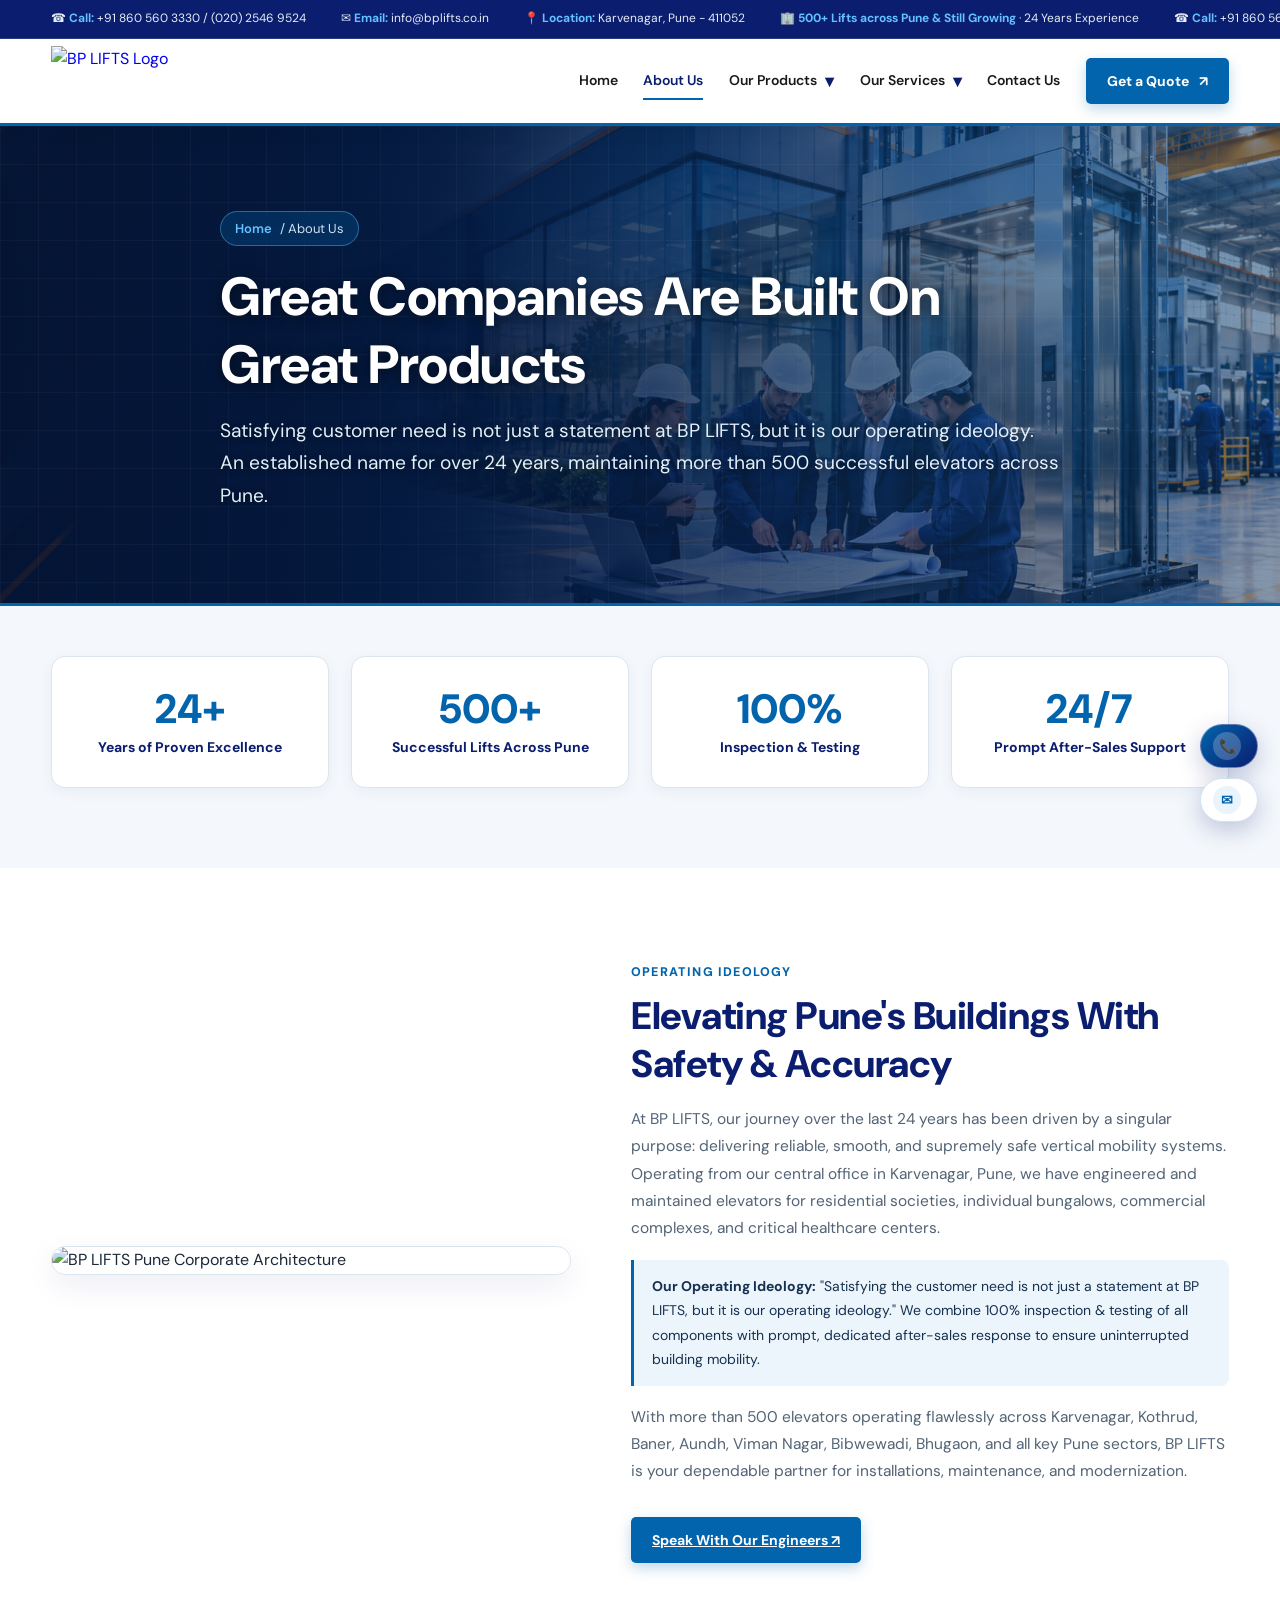
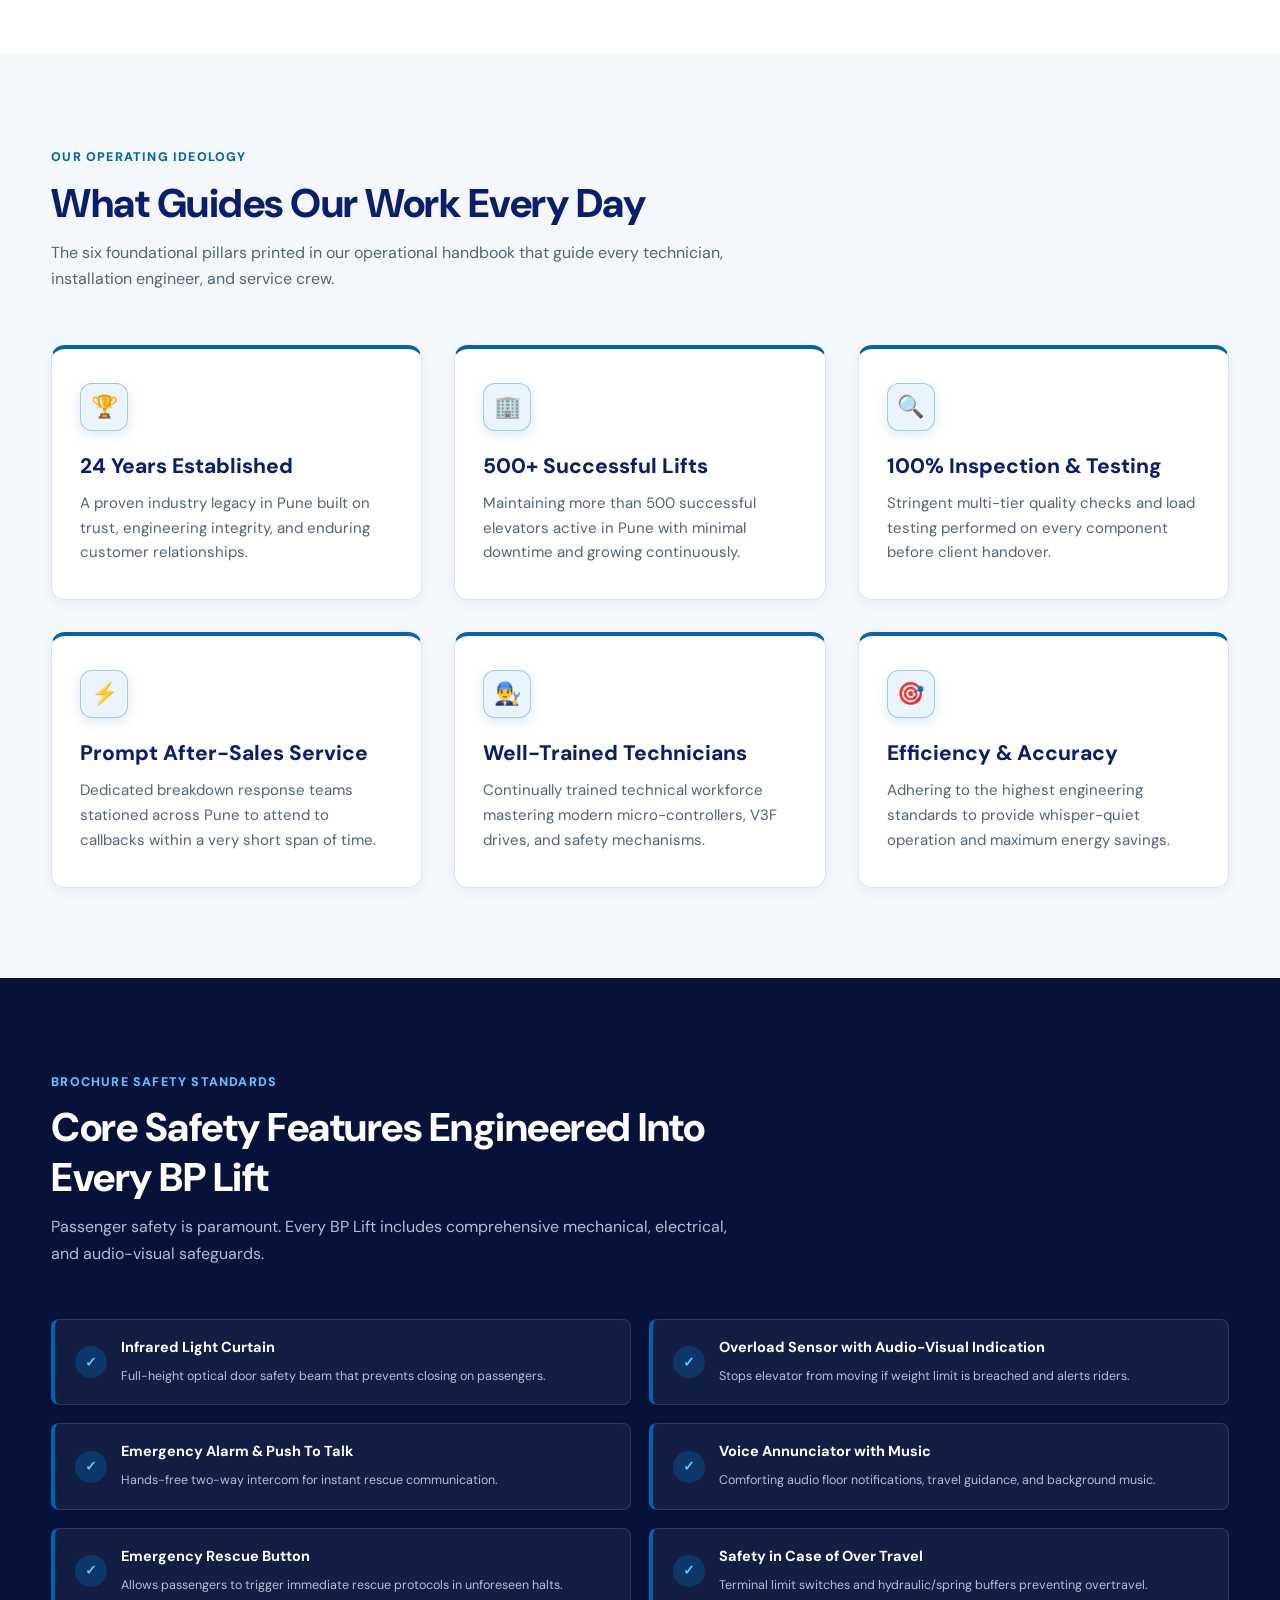
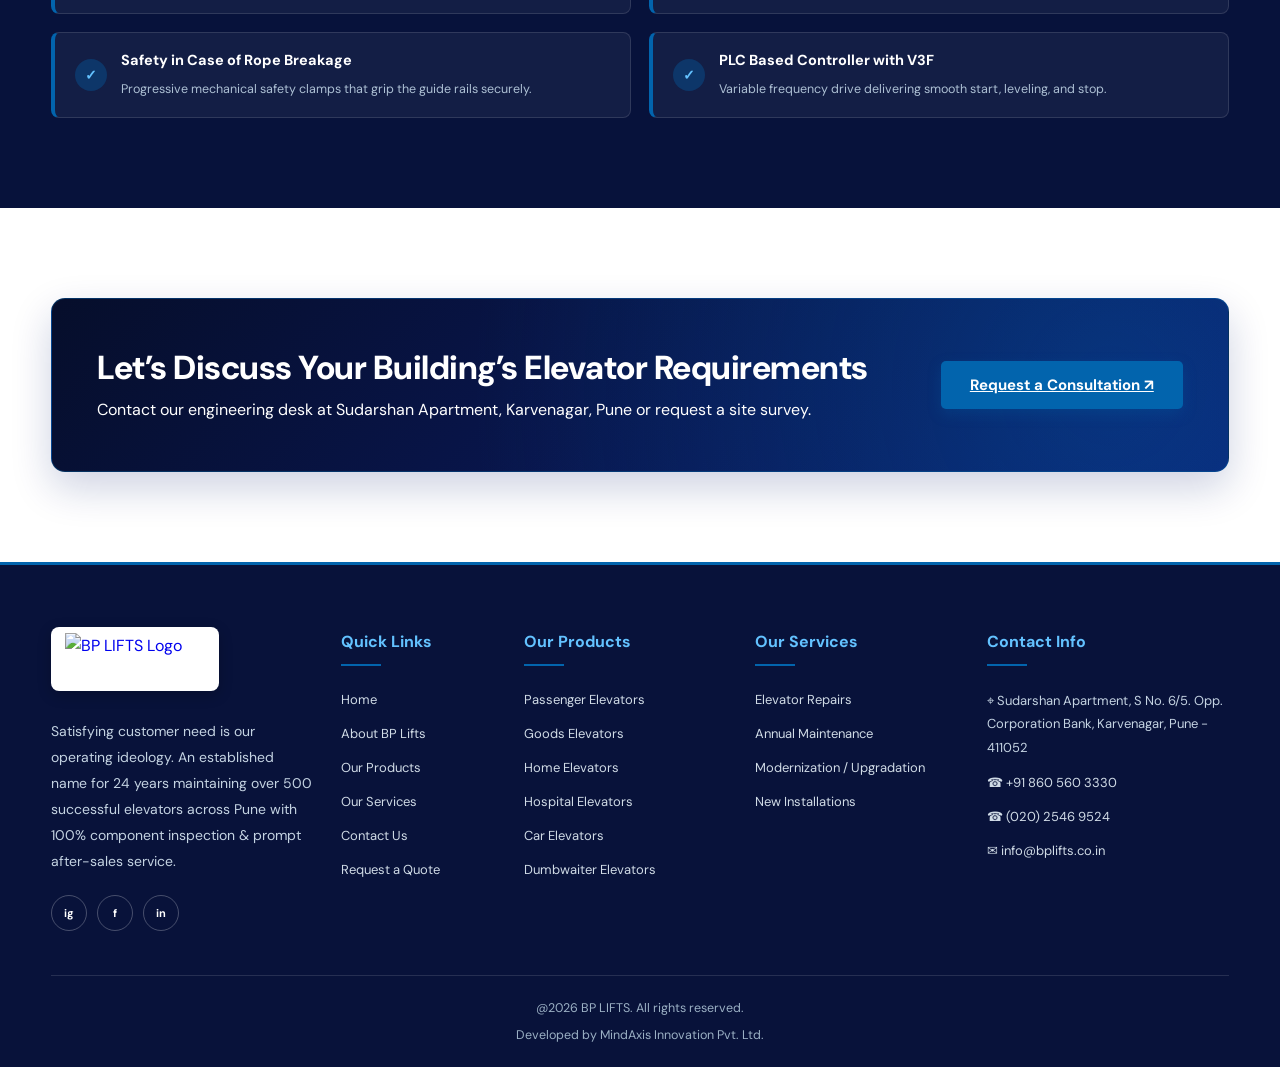
==== commit 0d3f4e63: "Update BP LIFTS website pages and styling" ====
--- a/BP_Lift_Website/about.html
+++ b/BP_Lift_Website/about.html
@@ -354,7 +354,6 @@
     <a href="tel:+918605603330" class="float-btn float-call" title="Call BP LIFTS: +91 860 560 3330">
       <span class="float-icon">📞</span>
     </a>
-    </a>
     <a href="mailto:info@bplifts.co.in" class="float-btn float-email" title="Send Email: info@bplifts.co.in">
       <span class="float-icon">✉</span>
     </a>
--- a/BP_Lift_Website/about.css
+++ b/BP_Lift_Website/about.css
@@ -0,0 +1,704 @@
+/* =====================================================
+   BP LIFTS - ABOUT PAGE STYLES (about.css)
+   Theme: White | Light Blue (#0264AD) | Dark Blue (#0B1D6F)
+===================================================== */
+
+@import url('https://fonts.googleapis.com/css2?family=DM+Sans:ital,opsz,wght@0,9..40,400..800;1,9..40,400..800&display=swap');
+
+:root {
+    --bp-dark-blue: #0B1D6F;
+    --bp-dark-blue-hover: #071552;
+    --bp-light-blue: #0264AD;
+    --bp-light-blue-hover: #014e88;
+    --bp-blue-light: #eaf4fc;
+    --bp-blue-glow: rgba(2, 100, 173, 0.28);
+    --bp-white: #ffffff;
+    --bp-text: #1b2838;
+    --bp-text-muted: #536476;
+    --bp-muted: #95a8ba;
+    --bp-border: #dbe5ee;
+    --bp-card-bg: #ffffff;
+    --bp-section-soft: #f4f8fc;
+    --bp-section-dark: #07123b;
+    --bp-container: 1180px;
+    --bp-radius: 8px;
+    --bp-radius-lg: 14px;
+    --bp-shadow-sm: 0 4px 14px rgba(11, 29, 111, 0.05);
+    --bp-shadow-md: 0 10px 30px rgba(11, 29, 111, 0.08);
+    --bp-shadow-hover: 0 18px 40px rgba(2, 100, 173, 0.2);
+    --bp-transition: 0.25s ease;
+
+    /* Semantic mapping */
+    --bp-blue: var(--bp-light-blue);
+    --bp-blue-dark: var(--bp-dark-blue);
+    --bp-black: var(--bp-dark-blue);
+    --bp-black-dark: #07123a;
+}
+
+html {
+    scroll-behavior: smooth;
+}
+
+body {
+    font-family: 'DM Sans', -apple-system, BlinkMacSystemFont, 'Segoe UI', Roboto, sans-serif;
+    color: var(--bp-text);
+    background: var(--bp-white);
+    margin: 0;
+    padding: 0;
+    line-height: 1.65;
+    -webkit-font-smoothing: antialiased;
+}
+
+main {
+    display: block;
+    overflow-x: hidden;
+}
+
+main * {
+    box-sizing: border-box;
+}
+
+.container {
+    width: min(var(--bp-container), 92%);
+    margin-inline: auto;
+}
+
+h1, h2, h3, h4 {
+    color: var(--bp-dark-blue);
+    font-weight: 800;
+    line-height: 1.25;
+    margin-top: 0;
+}
+
+p {
+    margin-top: 0;
+    margin-bottom: 1.2rem;
+    color: var(--bp-text-muted);
+}
+
+img {
+    max-width: 100%;
+    height: auto;
+    display: block;
+}
+
+/* =====================================================
+   PAGE HERO (Header Banner)
+===================================================== */
+.page-hero {
+    position: relative;
+    padding: 85px 0 90px;
+    background:
+        radial-gradient(circle at 85% 30%, rgba(45, 156, 219, 0.22) 0%, transparent 55%),
+        linear-gradient(90deg,
+            rgba(5, 18, 48, 0.92) 0%,
+            rgba(5, 24, 62, 0.82) 48%,
+            rgba(7, 28, 70, 0.45) 100%),
+        url("images/aboutbg.png") center right / cover no-repeat;
+    background-color: #061a40;
+    color: var(--bp-white);
+    border-bottom: 3px solid var(--bp-light-blue);
+    overflow: hidden;
+}
+
+.page-hero::after {
+    content: "";
+    position: absolute;
+    inset: 0;
+    background-image: linear-gradient(rgba(255, 255, 255, 0.03) 1px, transparent 1px),
+                      linear-gradient(90deg, rgba(255, 255, 255, 0.03) 1px, transparent 1px);
+    background-size: 38px 38px;
+    pointer-events: none;
+}
+
+.page-hero .container {
+    position: relative;
+    z-index: 2;
+    max-width: 840px;
+    margin-inline: 0;
+    margin-left: auto;
+    margin-right: auto;
+}
+
+.crumb {
+    display: inline-flex;
+    align-items: center;
+    gap: 8px;
+    padding: 6px 14px;
+    background: rgba(2, 100, 173, 0.28);
+    border: 1px solid rgba(99, 194, 255, 0.4);
+    border-radius: 20px;
+    font-size: 13px;
+    color: #d1e2f2;
+    margin-bottom: 18px;
+    backdrop-filter: blur(8px);
+    -webkit-backdrop-filter: blur(8px);
+}
+
+.crumb a {
+    color: #63c2ff;
+    text-decoration: none;
+    font-weight: 600;
+    transition: color 0.2s ease;
+}
+
+.crumb a:hover {
+    color: var(--bp-white);
+    text-decoration: underline;
+}
+
+.page-hero h1 {
+    color: var(--bp-white);
+    font-size: clamp(2.2rem, 4.2vw, 3.4rem);
+    letter-spacing: -0.5px;
+    margin-bottom: 16px;
+    text-shadow: 0 2px 14px rgba(0, 0, 0, 0.55);
+}
+
+.page-hero p {
+    color: #e2effa;
+    font-size: clamp(1rem, 1.8vw, 1.2rem);
+    line-height: 1.7;
+    margin-bottom: 0;
+    text-shadow: 0 1px 6px rgba(0, 0, 0, 0.45);
+}
+
+/* =====================================================
+   SECTIONS & SPLIT LAYOUT
+===================================================== */
+.section {
+    padding: 90px 0;
+    position: relative;
+}
+
+.section-soft {
+    background: var(--bp-section-soft);
+}
+
+.eyebrow {
+    display: inline-block;
+    color: var(--bp-light-blue);
+    font-size: 12.5px;
+    font-weight: 800;
+    letter-spacing: 1.2px;
+    text-transform: uppercase;
+    margin-bottom: 10px;
+}
+
+.split {
+    display: grid;
+    grid-template-columns: 1fr 1.15fr;
+    gap: 60px;
+    align-items: center;
+}
+
+.split-image {
+    position: relative;
+    border-radius: var(--bp-radius-lg);
+    overflow: hidden;
+    box-shadow: var(--bp-shadow-md);
+    border: 1px solid var(--bp-border);
+    max-height: 540px;
+}
+
+.split-image img {
+    width: 100%;
+    height: 100%;
+    object-fit: cover;
+    border-radius: var(--bp-radius-lg);
+}
+
+.split-copy h2 {
+    font-size: clamp(1.8rem, 3vw, 2.4rem);
+    letter-spacing: -0.5px;
+    margin-bottom: 18px;
+    color: var(--bp-dark-blue);
+}
+
+.split-copy p {
+    font-size: 15.5px;
+    line-height: 1.75;
+    margin-bottom: 18px;
+}
+
+.split-copy p:has(strong) {
+    background: #edf5fc;
+    border-left: 3px solid var(--bp-light-blue);
+    padding: 14px 18px;
+    border-radius: 0 8px 8px 0;
+    font-size: 14px;
+    color: #153150;
+}
+
+.split-copy .btn-primary {
+    margin-top: 14px;
+}
+
+/* =====================================================
+   CORE PRINCIPLES (Approach Cards)
+===================================================== */
+.section-head {
+    max-width: 680px;
+    margin-bottom: 52px;
+}
+
+.section-head h2 {
+    font-size: clamp(1.85rem, 3.2vw, 2.5rem);
+    letter-spacing: -0.5px;
+    margin-bottom: 12px;
+    color: var(--bp-dark-blue);
+}
+
+.section-head p {
+    font-size: 16px;
+    margin-bottom: 0;
+}
+
+.grid-3 {
+    display: grid;
+    grid-template-columns: repeat(3, 1fr);
+    gap: 32px;
+}
+
+.grid-3 .card {
+    background: var(--bp-card-bg);
+    border: 1px solid var(--bp-border);
+    border-top: 4px solid var(--bp-light-blue);
+    border-radius: var(--bp-radius-lg);
+    box-shadow: var(--bp-shadow-sm);
+    padding: 34px 28px;
+    display: flex;
+    flex-direction: column;
+    justify-content: flex-start;
+    transition: transform var(--bp-transition), box-shadow var(--bp-transition), border-color var(--bp-transition);
+}
+
+.grid-3 .card:hover {
+    transform: translateY(-8px);
+    box-shadow: var(--bp-shadow-hover);
+    border-top-color: var(--bp-dark-blue);
+}
+
+.grid-3 .card .feature-icon {
+    width: 48px;
+    height: 48px;
+    border-radius: 12px;
+    background: var(--bp-blue-light);
+    color: var(--bp-dark-blue);
+    border: 1px solid rgba(2, 100, 173, 0.3);
+    display: inline-flex;
+    align-items: center;
+    justify-content: center;
+    font-size: 22px;
+    font-weight: 800;
+    margin-bottom: 22px;
+    box-shadow: 0 4px 12px rgba(2, 100, 173, 0.14);
+}
+
+.grid-3 .card h3 {
+    font-size: 21px;
+    margin-bottom: 12px;
+    color: var(--bp-dark-blue);
+}
+
+.grid-3 .card p {
+    font-size: 15px;
+    line-height: 1.65;
+    margin: 0;
+}
+
+/* =====================================================
+   CTA BAND
+===================================================== */
+.cta-band {
+    background: radial-gradient(circle at 90% 50%, rgba(2, 100, 173, 0.35) 0%, transparent 60%),
+                linear-gradient(135deg, #060e2b 0%, #0b1d6f 100%);
+    border: 1px solid rgba(2, 100, 173, 0.4);
+    border-radius: var(--bp-radius-lg);
+    padding: 48px 45px;
+    display: flex;
+    align-items: center;
+    justify-content: space-between;
+    gap: 32px;
+    box-shadow: 0 16px 40px rgba(11, 29, 111, 0.2);
+}
+
+.cta-band h2 {
+    color: var(--bp-white);
+    font-size: clamp(1.6rem, 2.6vw, 2.2rem);
+    letter-spacing: -0.5px;
+    margin-bottom: 8px;
+}
+
+.cta-band p {
+    color: #ffffff !important;
+    font-size: 16px;
+    margin: 0;
+}
+
+.cta-band .btn-primary {
+    flex-shrink: 0;
+    padding: 14px 28px;
+    font-size: 15px;
+}
+
+/* =====================================================
+/* =====================================================
+   IDEOLOGY & STATS & SAFETY (about.css)
+===================================================== */
+.section-dark {
+    background: var(--bp-section-dark);
+    color: var(--bp-white);
+}
+
+.section-dark .section-head h2 {
+    color: var(--bp-white);
+}
+
+.section-dark .section-head p {
+    color: #adc0d4;
+}
+
+.ideology-banner {
+    background: radial-gradient(circle at 90% 20%, rgba(2, 100, 173, 0.35) 0%, transparent 60%),
+                linear-gradient(135deg, #050e2e 0%, #0b1d6f 100%);
+    border: 1px solid rgba(2, 100, 173, 0.4);
+    border-radius: var(--bp-radius-lg);
+    padding: 45px 40px;
+    color: var(--bp-white);
+    margin-bottom: 45px;
+    box-shadow: 0 16px 40px rgba(11, 29, 111, 0.2);
+}
+
+.ideology-banner h3 {
+    color: #63c2ff;
+    font-size: 13.5px;
+    letter-spacing: 1.2px;
+    text-transform: uppercase;
+    margin-bottom: 10px;
+}
+
+.ideology-banner h2 {
+    color: var(--bp-white);
+    font-size: clamp(1.6rem, 2.8vw, 2.2rem);
+    letter-spacing: -0.5px;
+    line-height: 1.3;
+    margin-bottom: 12px;
+}
+
+.ideology-banner p {
+    color: #d1e2f2;
+    font-size: 15.5px;
+    line-height: 1.7;
+    margin: 0;
+    max-width: 820px;
+}
+
+.stats-grid {
+    display: grid;
+    grid-template-columns: repeat(4, 1fr);
+    gap: 22px;
+    margin-bottom: 50px;
+}
+
+.stat-card {
+    background: var(--bp-card-bg);
+    border: 1px solid var(--bp-border);
+    border-radius: var(--bp-radius-lg);
+    padding: 30px 24px;
+    text-align: center;
+    box-shadow: var(--bp-shadow-sm);
+    transition: transform var(--bp-transition), box-shadow var(--bp-transition);
+}
+
+.stat-card:hover {
+    transform: translateY(-6px);
+    box-shadow: var(--bp-shadow-hover);
+    border-color: var(--bp-light-blue);
+}
+
+.stat-number {
+    font-size: clamp(2rem, 3.2vw, 2.8rem);
+    font-weight: 800;
+    color: var(--bp-light-blue);
+    line-height: 1.1;
+    margin-bottom: 6px;
+}
+
+.stat-label {
+    font-size: 14px;
+    font-weight: 700;
+    color: var(--bp-dark-blue);
+    line-height: 1.35;
+}
+
+.safety-grid {
+    display: grid;
+    grid-template-columns: repeat(2, 1fr);
+    gap: 18px;
+    margin-top: 36px;
+}
+
+.safety-item {
+    background: rgba(255, 255, 255, 0.05);
+    border: 1px solid rgba(255, 255, 255, 0.12);
+    border-left: 4px solid var(--bp-light-blue);
+    border-radius: 8px;
+    padding: 16px 20px;
+    display: flex;
+    align-items: center;
+    gap: 14px;
+    color: var(--bp-white);
+    transition: background var(--bp-transition), transform var(--bp-transition);
+}
+
+.safety-item:hover {
+    background: rgba(255, 255, 255, 0.09);
+    transform: translateX(4px);
+    border-left-color: #63c2ff;
+}
+
+.safety-item .s-icon {
+    width: 32px;
+    height: 32px;
+    border-radius: 50%;
+    background: rgba(2, 100, 173, 0.35);
+    color: #63c2ff;
+    display: flex;
+    align-items: center;
+    justify-content: center;
+    font-size: 14px;
+    font-weight: 700;
+    flex-shrink: 0;
+}
+
+.safety-item .s-icon:empty::before {
+    content: "✓";
+}
+
+.safety-item div b {
+    display: block;
+    font-size: 14.5px;
+    color: #ffffff;
+    margin-bottom: 2px;
+}
+
+.safety-item div span {
+    font-size: 12.5px;
+    color: #adc0d4;
+    line-height: 1.4;
+}
+
+/* =====================================================
+   RESPONSIVE DESIGN (about.css)
+===================================================== */
+@media (max-width: 1050px) {
+    .section {
+        padding: 70px 0;
+    }
+
+    .grid-3 {
+        grid-template-columns: repeat(2, 1fr);
+        gap: 26px;
+    }
+
+    .stats-grid {
+        grid-template-columns: repeat(2, 1fr);
+    }
+
+    .split {
+        gap: 40px;
+    }
+}
+
+@media (max-width: 800px) {
+    .page-hero {
+        padding: 55px 0 60px;
+        background:
+            linear-gradient(180deg,
+                rgba(5, 18, 48, 0.94) 0%,
+                rgba(5, 24, 62, 0.86) 55%,
+                rgba(7, 28, 70, 0.72) 100%),
+            url("images/aboutbg.png") center center / cover no-repeat;
+    }
+
+    .section {
+        padding: 55px 0;
+    }
+
+    .grid-3 {
+        grid-template-columns: repeat(2, minmax(0, 1fr));
+        gap: 16px;
+    }
+
+    .stats-grid {
+        grid-template-columns: repeat(2, minmax(0, 1fr));
+        gap: 16px;
+    }
+
+    .stat-card {
+        padding: 22px 14px;
+    }
+
+    .stat-number {
+        font-size: clamp(1.8rem, 4vw, 2.3rem);
+    }
+
+    .stat-label {
+        font-size: 12.5px;
+    }
+
+    .safety-grid {
+        grid-template-columns: repeat(2, minmax(0, 1fr));
+        gap: 14px;
+    }
+
+    .safety-item {
+        padding: 13px 12px;
+        gap: 10px;
+    }
+
+    .safety-item div b {
+        font-size: 13.5px;
+    }
+
+    .safety-item div span {
+        font-size: 11.5px;
+    }
+
+    .split {
+        grid-template-columns: 1fr;
+        gap: 35px;
+    }
+
+    .split-image {
+        max-height: 360px;
+    }
+
+    .cta-band {
+        flex-direction: column;
+        align-items: flex-start;
+        padding: 36px 28px;
+    }
+
+    .cta-band .btn-primary {
+        width: 100%;
+    }
+}
+
+@media (max-width: 520px) {
+    .page-hero {
+        padding: 45px 0 50px;
+    }
+
+    .section {
+        padding: 45px 0;
+    }
+
+    .ideology-banner {
+        padding: 24px 18px;
+        margin-bottom: 24px;
+    }
+
+    .ideology-banner h2 {
+        font-size: 1.25rem;
+    }
+
+    .ideology-banner p {
+        font-size: 12.5px;
+        line-height: 1.5;
+    }
+
+    .grid-3 {
+        grid-template-columns: repeat(2, minmax(0, 1fr));
+        gap: 10px;
+    }
+
+    .grid-3 .card-body {
+        padding: 14px 10px;
+    }
+
+    .grid-3 .card-body .feature-icon {
+        font-size: 20px;
+        margin-bottom: 6px;
+        display: inline-block;
+    }
+
+    .grid-3 .card-body h3 {
+        font-size: 13.5px;
+        line-height: 1.25;
+        margin-bottom: 6px;
+    }
+
+    .grid-3 .card-body p {
+        font-size: 11px;
+        line-height: 1.4;
+        margin: 0;
+        display: -webkit-box;
+        -webkit-line-clamp: 4;
+        -webkit-box-orient: vertical;
+        overflow: hidden;
+    }
+
+    .stats-grid {
+        grid-template-columns: repeat(2, minmax(0, 1fr));
+        gap: 10px;
+        margin-bottom: 24px;
+    }
+
+    .stat-card {
+        padding: 14px 8px;
+    }
+
+    .stat-number {
+        font-size: clamp(1.4rem, 5vw, 1.85rem);
+        margin-bottom: 3px;
+    }
+
+    .stat-label {
+        font-size: 11px;
+    }
+
+    .safety-grid {
+        grid-template-columns: repeat(2, minmax(0, 1fr));
+        gap: 8px;
+        margin-top: 22px;
+    }
+
+    .safety-item {
+        padding: 10px 8px;
+        gap: 8px;
+        border-radius: 6px;
+    }
+
+    .safety-item .s-icon {
+        width: 24px;
+        height: 24px;
+        font-size: 11px;
+    }
+
+    .safety-item div b {
+        font-size: 12px;
+        line-height: 1.25;
+        margin-bottom: 2px;
+    }
+
+    .safety-item div span {
+        font-size: 10px;
+        line-height: 1.3;
+        display: -webkit-box;
+        -webkit-line-clamp: 3;
+        -webkit-box-orient: vertical;
+        overflow: hidden;
+    }
+
+    .cta-band {
+        padding: 26px 18px;
+    }
+
+    .cta-band p {
+        color: #ffffff !important;
+        font-size: 13px;
+        line-height: 1.55;
+    }
+}
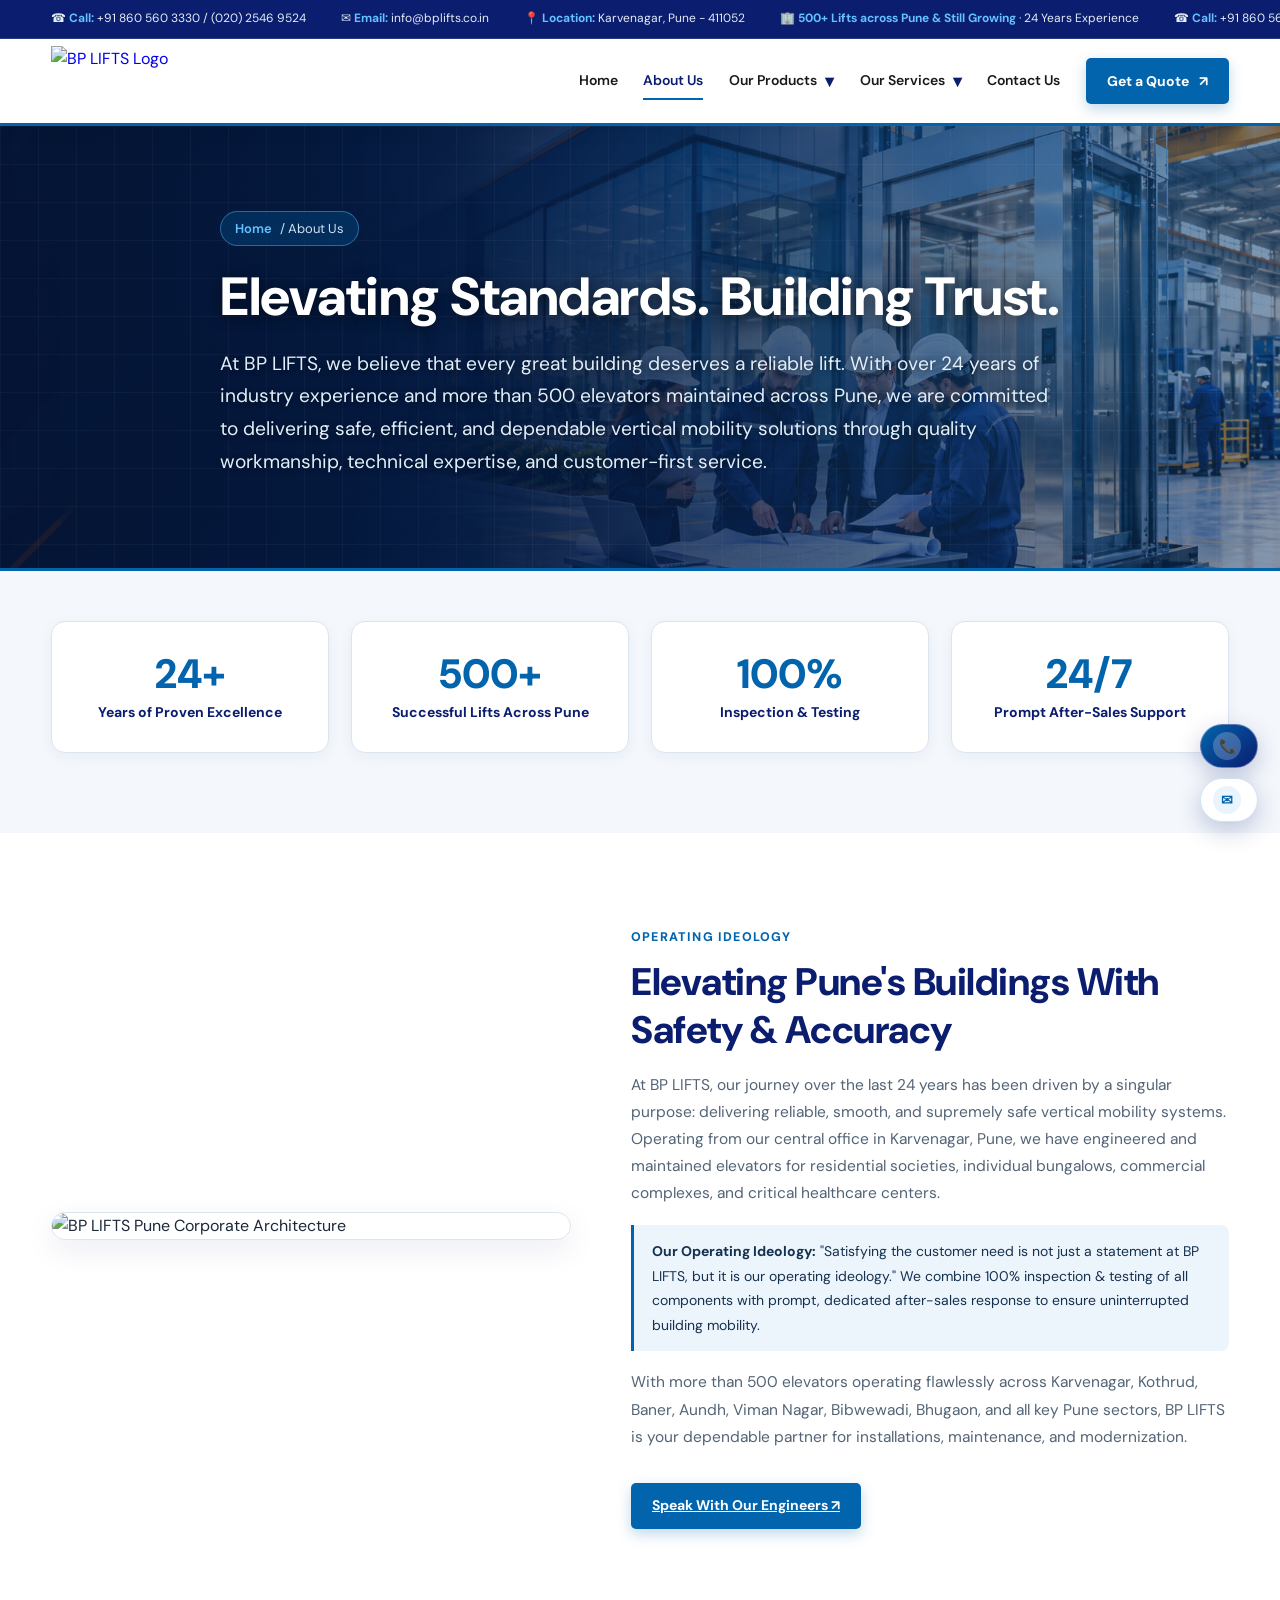
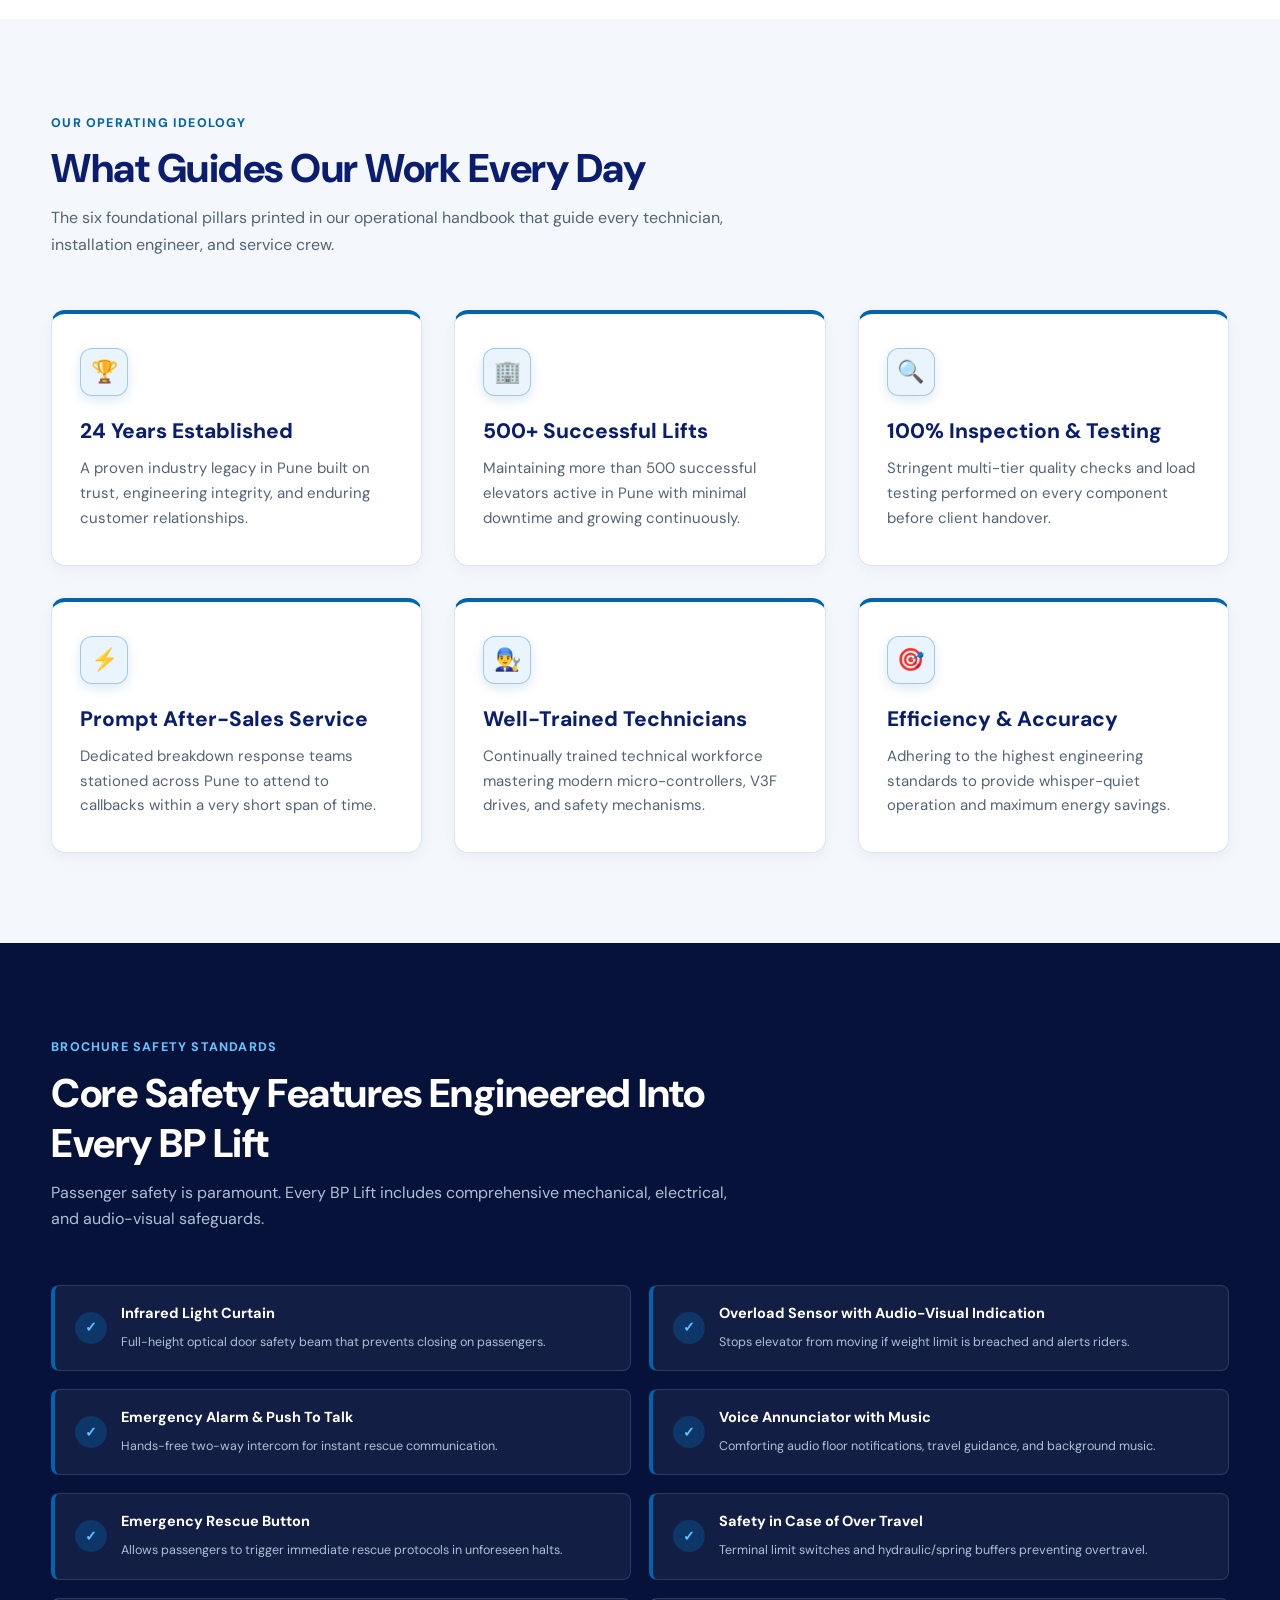
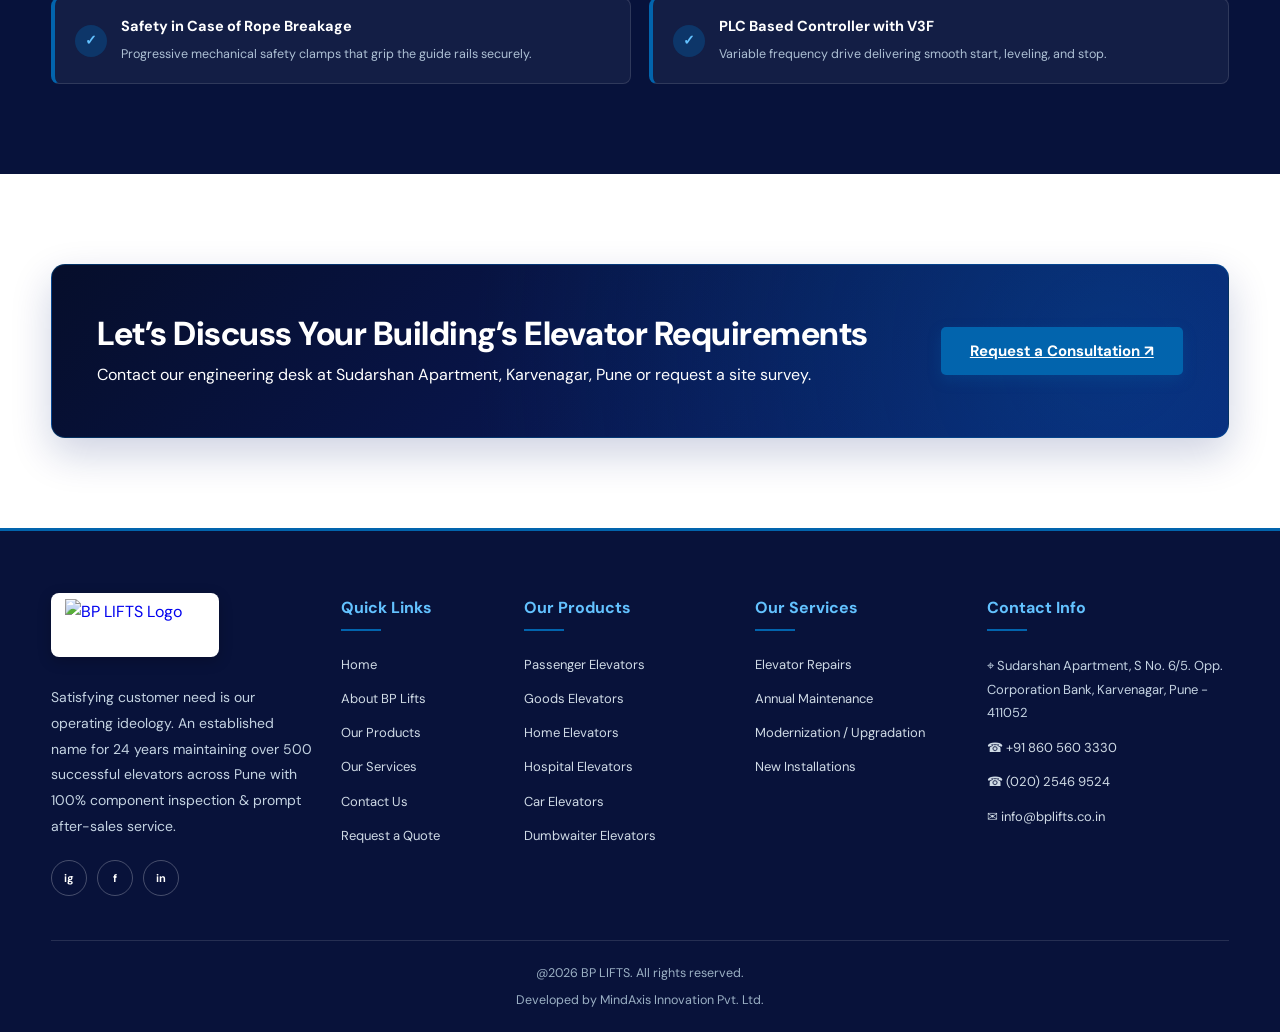
==== commit 82b2c9db: "Update BP LIFTS website pages and styling" ====
--- a/BP_Lift_Website/about.html
+++ b/BP_Lift_Website/about.html
@@ -90,9 +90,11 @@
     <section class="page-hero">
       <div class="container">
         <div class="crumb"><a href="index.html">Home</a> / About Us</div>
-        <h1>Great Companies Are Built On Great Products</h1>
-        <p>Satisfying customer need is not just a statement at BP LIFTS, but it is our operating ideology. An
-          established name for over 24 years, maintaining more than 500 successful elevators across Pune.</p>
+        <h1>Elevating Standards. Building Trust.</h1>
+        <p>At BP LIFTS, we believe that every great building deserves a reliable lift. With over 24 years of industry
+          experience and more than 500 elevators maintained across Pune, we are committed to delivering safe, efficient,
+          and dependable vertical mobility solutions through quality workmanship, technical expertise, and
+          customer-first service.</p>
       </div>
     </section>
 
--- a/BP_Lift_Website/hf.css
+++ b/BP_Lift_Website/hf.css
@@ -655,6 +655,197 @@
     color: #0264AD;
 }
 
+.float-btn .float-text {
+    font-size: 13px;
+    font-weight: 700;
+    letter-spacing: 0.2px;
+}
+
+/* =====================================================
+   EMAIL ACTION MODAL & TOAST NOTIFICATION
+===================================================== */
+.email-modal-overlay {
+    position: fixed;
+    inset: 0;
+    background: rgba(5, 13, 40, 0.65);
+    backdrop-filter: blur(6px);
+    -webkit-backdrop-filter: blur(6px);
+    z-index: 9999;
+    display: flex;
+    align-items: center;
+    justify-content: center;
+    padding: 20px;
+    opacity: 0;
+    visibility: hidden;
+    transition: opacity 0.25s ease, visibility 0.25s ease;
+}
+
+.email-modal-overlay.is-active {
+    opacity: 1;
+    visibility: visible;
+}
+
+.email-modal-card {
+    background: #ffffff;
+    border-radius: 18px;
+    max-width: 480px;
+    width: 100%;
+    box-shadow: 0 25px 60px rgba(5, 20, 60, 0.35);
+    border: 1px solid rgba(2, 100, 173, 0.2);
+    overflow: hidden;
+    transform: translateY(20px) scale(0.96);
+    transition: transform 0.25s cubic-bezier(0.165, 0.84, 0.44, 1);
+}
+
+.email-modal-overlay.is-active .email-modal-card {
+    transform: translateY(0) scale(1);
+}
+
+.email-modal-header {
+    background: linear-gradient(135deg, #051438 0%, #0b1d6f 100%);
+    color: #ffffff;
+    padding: 20px 24px;
+    display: flex;
+    justify-content: space-between;
+    align-items: center;
+}
+
+.email-modal-header h3 {
+    margin: 0;
+    font-size: 18px;
+    color: #ffffff;
+    font-weight: 700;
+}
+
+.email-modal-header p {
+    margin: 3px 0 0;
+    font-size: 13px;
+    color: #a7cfee;
+}
+
+.email-modal-close {
+    background: rgba(255, 255, 255, 0.15);
+    border: none;
+    color: #ffffff;
+    width: 32px;
+    height: 32px;
+    border-radius: 50%;
+    font-size: 18px;
+    display: flex;
+    align-items: center;
+    justify-content: center;
+    cursor: pointer;
+    transition: background 0.2s ease, transform 0.2s ease;
+}
+
+.email-modal-close:hover {
+    background: rgba(255, 255, 255, 0.3);
+    transform: rotate(90deg);
+}
+
+.email-modal-body {
+    padding: 22px 24px 26px;
+}
+
+.email-modal-desc {
+    font-size: 13.5px;
+    color: #4a5d78;
+    margin-bottom: 18px;
+    line-height: 1.5;
+}
+
+.email-options-grid {
+    display: flex;
+    flex-direction: column;
+    gap: 11px;
+}
+
+.email-option-card {
+    display: flex;
+    align-items: center;
+    gap: 14px;
+    padding: 13px 15px;
+    border: 1.5px solid #e1e9f2;
+    border-radius: 12px;
+    text-decoration: none;
+    color: #0b1d6f;
+    background: #f8fafc;
+    transition: all 0.22s ease;
+    cursor: pointer;
+    text-align: left;
+    width: 100%;
+}
+
+.email-option-card:hover {
+    border-color: #0264AD;
+    background: #f0f7ff;
+    transform: translateY(-2px);
+    box-shadow: 0 6px 18px rgba(2, 100, 173, 0.12);
+}
+
+.email-opt-icon {
+    width: 38px;
+    height: 38px;
+    border-radius: 10px;
+    background: #e1effa;
+    display: flex;
+    align-items: center;
+    justify-content: center;
+    font-size: 19px;
+    flex-shrink: 0;
+}
+
+.email-opt-info {
+    flex-grow: 1;
+}
+
+.email-opt-info b {
+    display: block;
+    font-size: 14.5px;
+    color: #0b1d6f;
+    margin-bottom: 2px;
+}
+
+.email-opt-info span {
+    display: block;
+    font-size: 12px;
+    color: #64748b;
+}
+
+.email-opt-arrow {
+    font-size: 17px;
+    color: #0264AD;
+    font-weight: 700;
+}
+
+/* Toast Notification */
+.email-toast {
+    position: fixed;
+    bottom: 30px;
+    left: 50%;
+    transform: translateX(-50%) translateY(100px);
+    background: #051438;
+    color: #ffffff;
+    padding: 12px 24px;
+    border-radius: 50px;
+    font-size: 13.5px;
+    font-weight: 600;
+    box-shadow: 0 10px 30px rgba(0, 0, 0, 0.35);
+    border: 1px solid rgba(99, 194, 255, 0.35);
+    z-index: 10000;
+    opacity: 0;
+    pointer-events: none;
+    transition: all 0.35s cubic-bezier(0.165, 0.84, 0.44, 1);
+    display: flex;
+    align-items: center;
+    gap: 8px;
+}
+
+.email-toast.is-show {
+    transform: translateX(-50%) translateY(0);
+    opacity: 1;
+}
+
 /* =====================================================
    BACK TO TOP BUTTON
 ===================================================== */
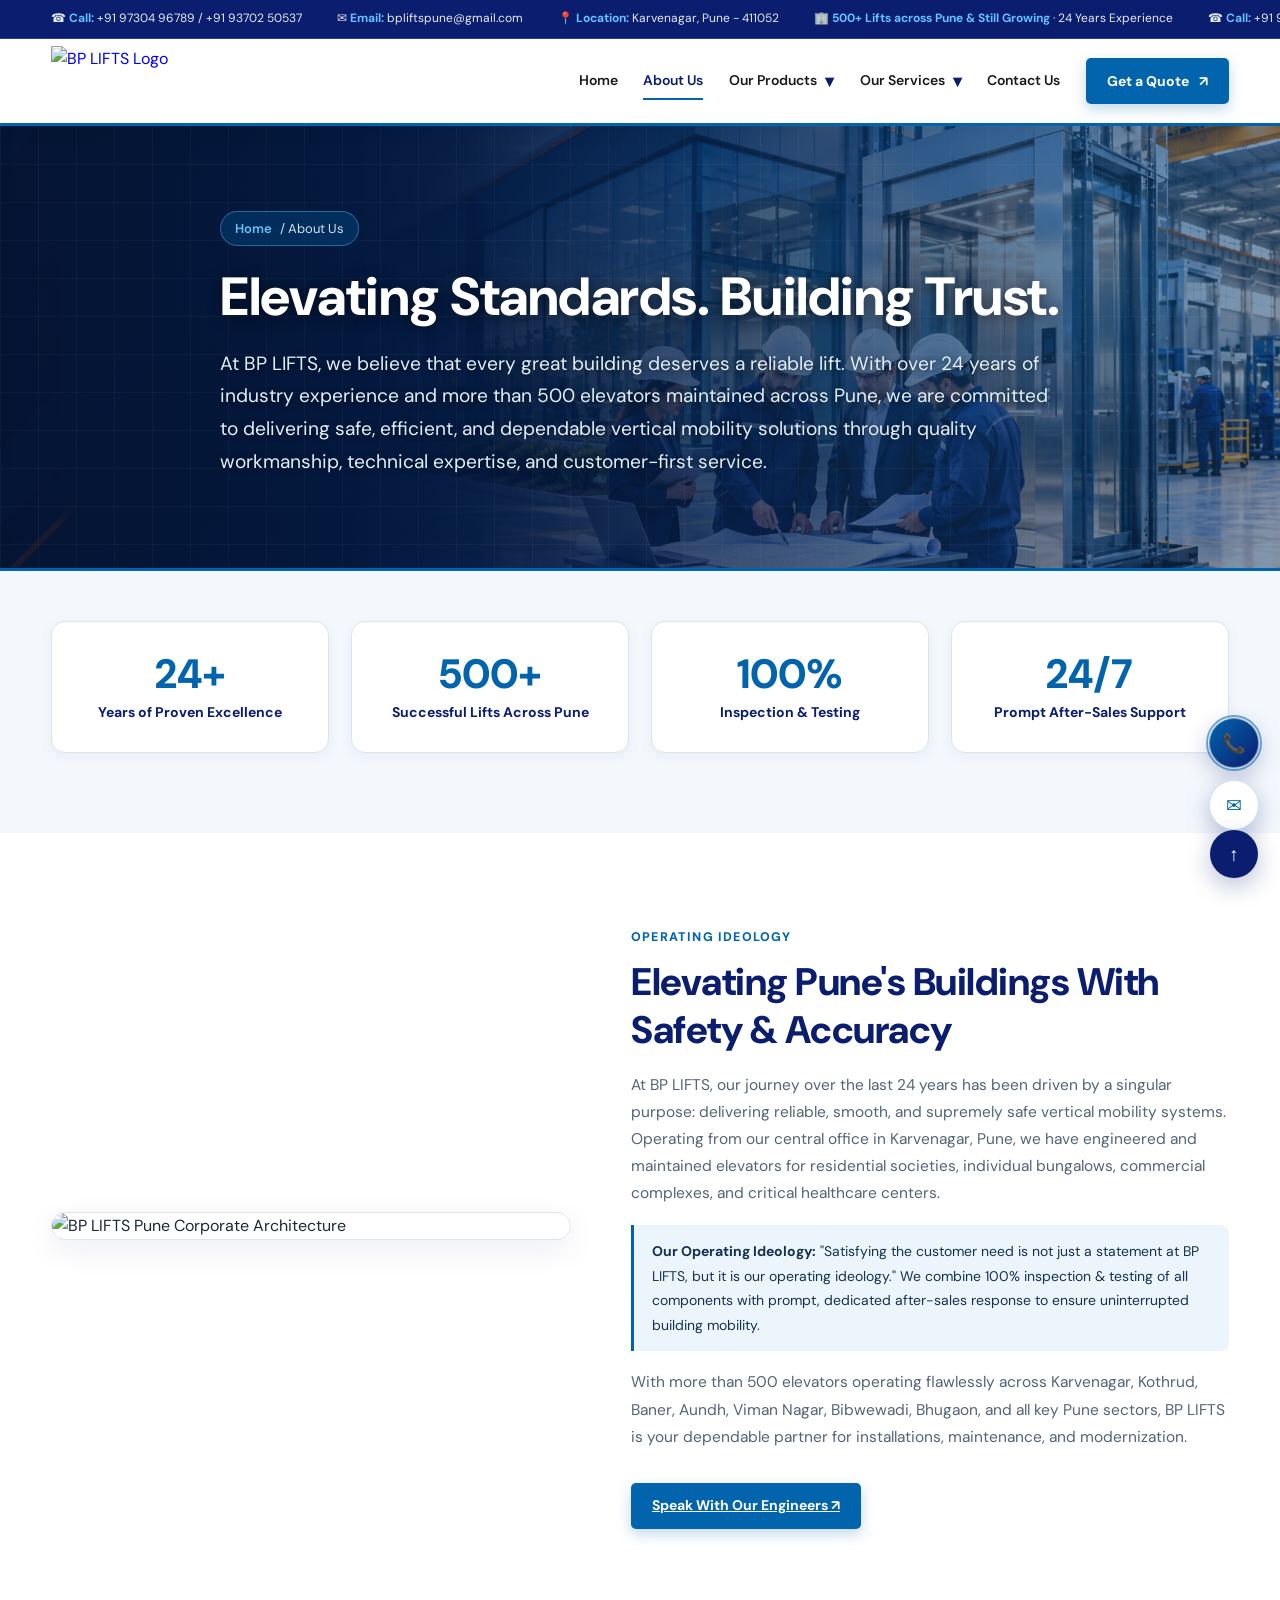
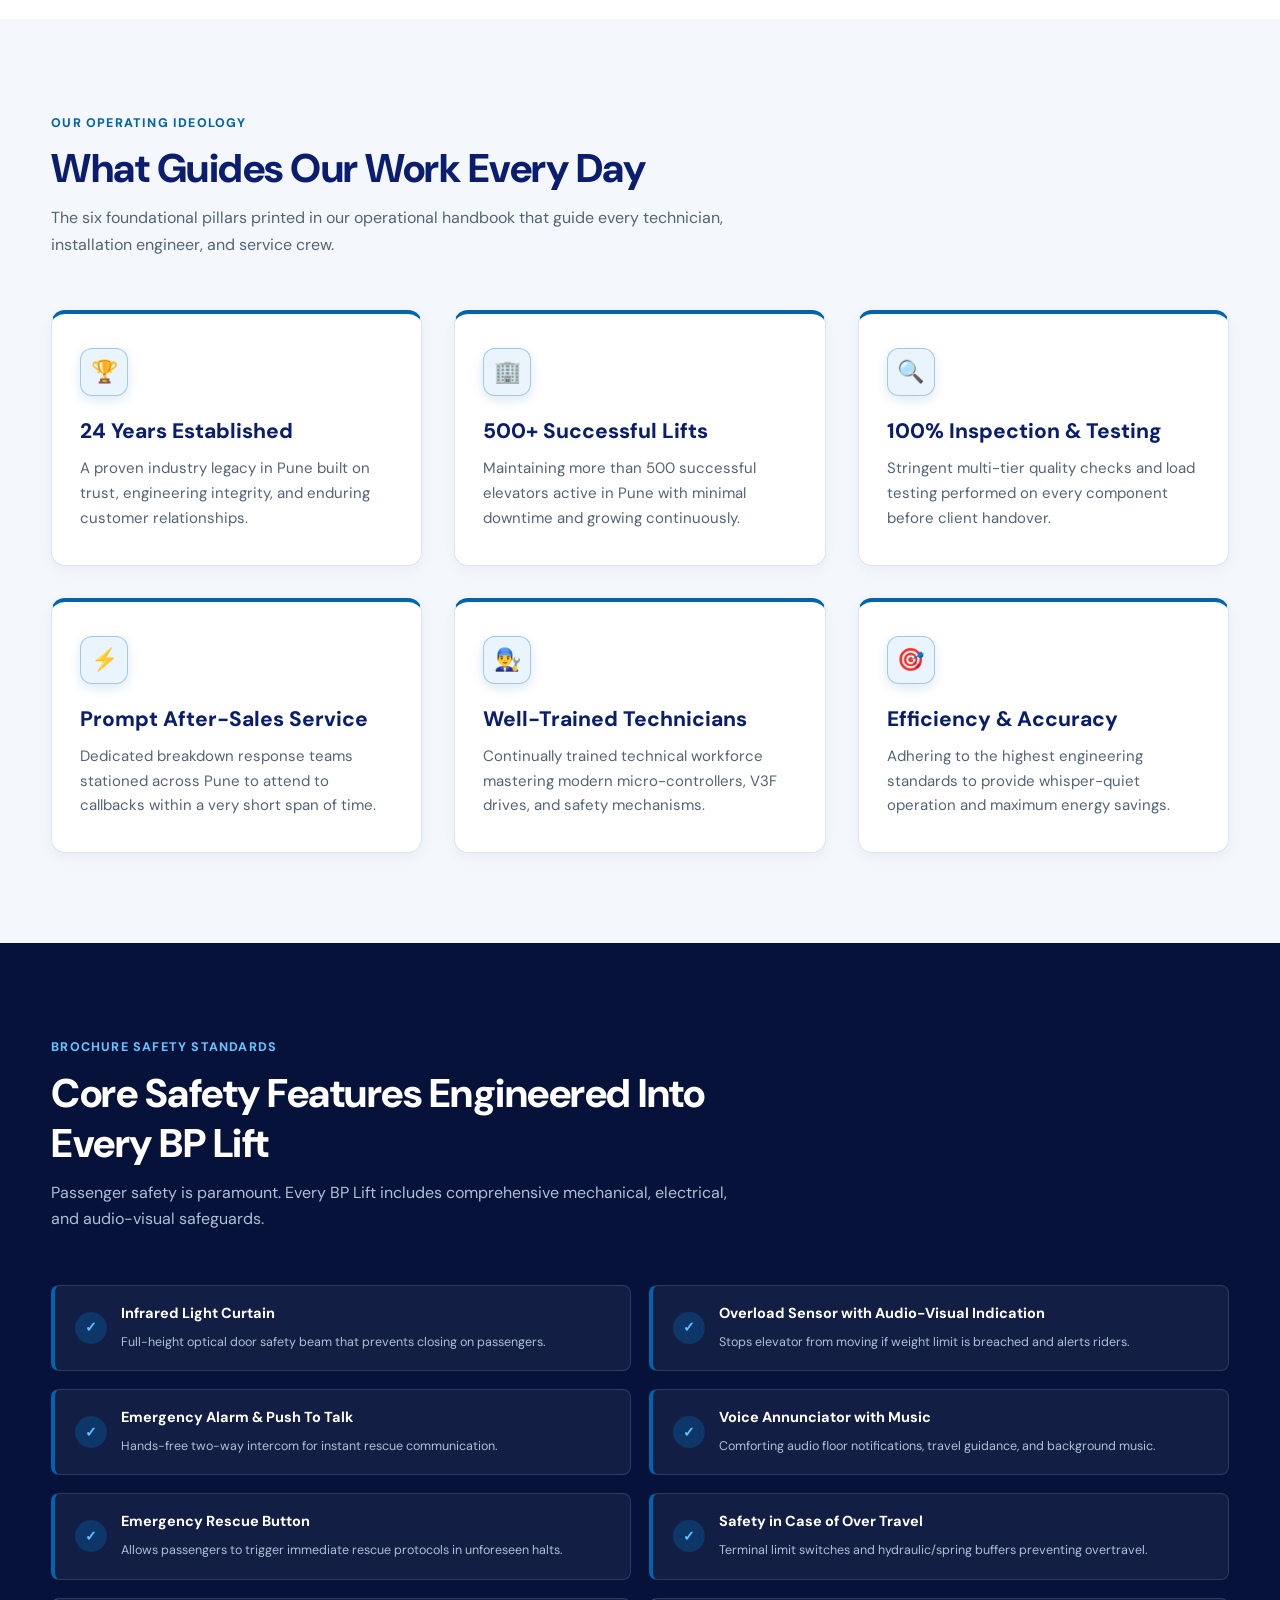
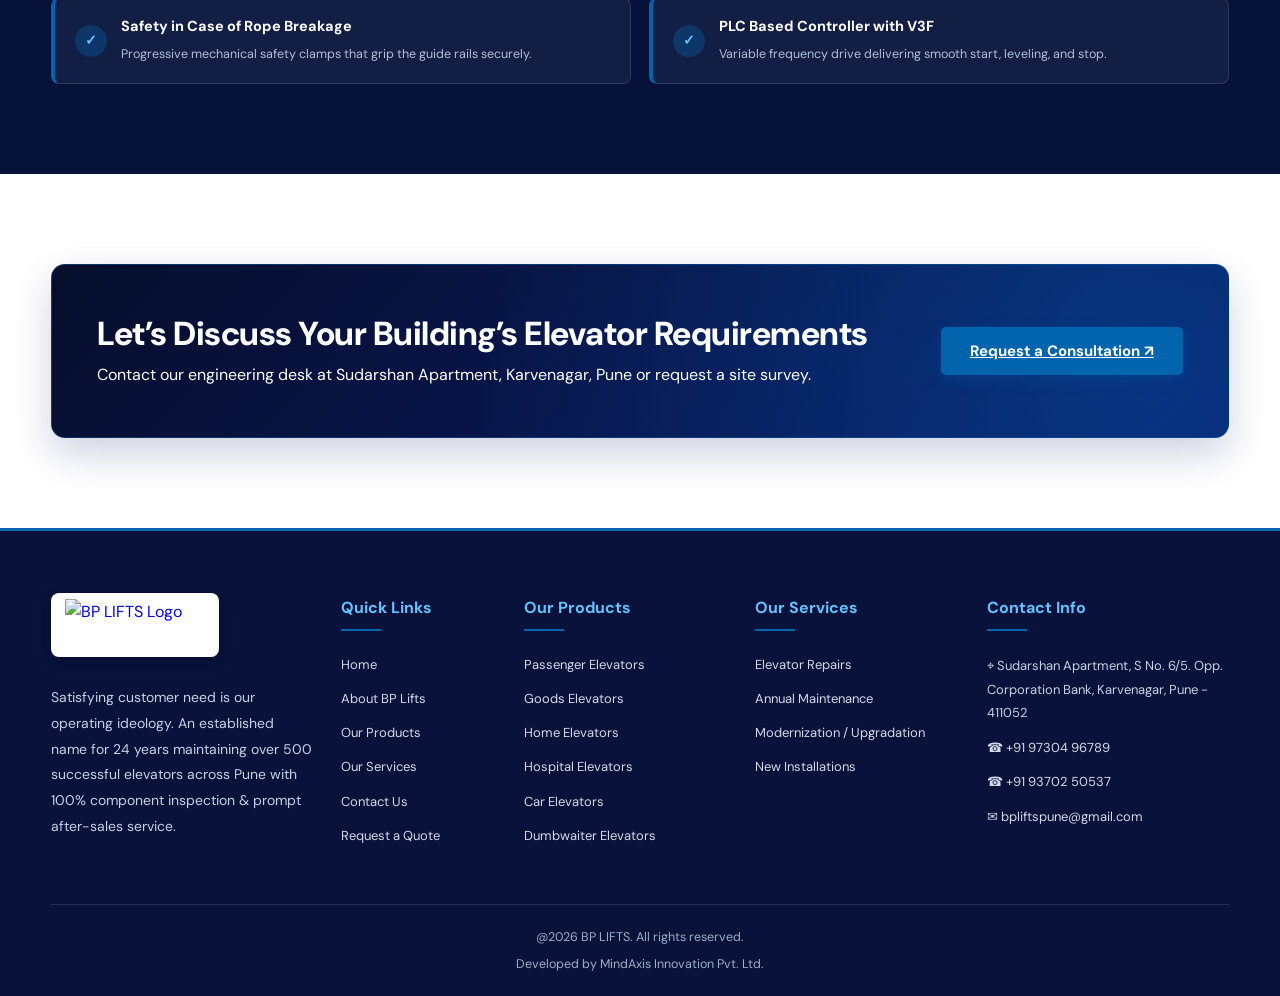
==== commit 7b3bd4c9: "Update website" ====
--- a/BP_Lift_Website/about.html
+++ b/BP_Lift_Website/about.html
@@ -17,18 +17,13 @@
   <div class="topbar">
     <div class="container topbar-inner">
       <div class="topbar-track" aria-label="Contact details">
-        <span class="topbar-item">☎ <b>Call:</b> <a href="tel:+918605603330">+91 860 560 3330</a> / <a
-            href="tel:02025469524">(020) 2546 9524</a></span>
-        <span class="topbar-item">✉ <b>Email:</b> <a href="mailto:info@bplifts.co.in">info@bplifts.co.in</a></span>
+        <span class="topbar-item">☎ <b>Call:</b> <a href="tel:+919730496789">+91 97304 96789</a> / <a
+            href="tel:+919370250537">+91 93702 50537</a></span>
+        <span class="topbar-item">✉ <b>Email:</b> <a href="mailto:bpliftspune@gmail.com">bpliftspune@gmail.com</a></span>
         <span class="topbar-item">📍 <b>Location:</b> Karvenagar, Pune - 411052</span>
         <span class="topbar-item">🏢 <b>500+ Lifts across Pune &amp; Still Growing</b> · 24 Years Experience</span>
-        <span class="topbar-item">☎ <b>Call:</b> <a href="tel:+918605603330">+91 860 560 3330</a></span>
-        <span class="topbar-item">✉ <b>Email:</b> <a href="mailto:info@bplifts.co.in">info@bplifts.co.in</a></span>
-      </div>
-      <div class="topbar-social" aria-label="Social links">
-        <a class="social-dot" href="#" aria-label="Instagram">ig</a>
-        <a class="social-dot" href="#" aria-label="Facebook">f</a>
-        <a class="social-dot" href="#" aria-label="LinkedIn">in</a>
+        <span class="topbar-item">☎ <b>Call:</b> <a href="tel:+919730496789">+91 97304 96789</a></span>
+        <span class="topbar-item">✉ <b>Email:</b> <a href="mailto:bpliftspune@gmail.com">bpliftspune@gmail.com</a></span>
       </div>
     </div>
   </div>
@@ -53,12 +48,12 @@
           <div class="dropdown-menu" role="menu">
             <a href="products.html" class="dropdown-all">All Products <span>→</span></a>
             <div class="dropdown-divider"></div>
-            <a href="products.html#passenger">Passenger Elevators</a>
-            <a href="products.html#goods">Goods Elevators</a>
-            <a href="products.html#home">Home Elevators</a>
-            <a href="products.html#hospital">Hospital Elevators</a>
-            <a href="products.html#car">Car Elevators</a>
-            <a href="products.html#dumbwaiter">Dumbwaiter Elevators</a>
+            <a href="product-passenger.html">Passenger Elevators</a>
+            <a href="product-goods.html">Goods Elevators</a>
+            <a href="product-home.html">Home Elevators</a>
+            <a href="product-hospital.html">Hospital Elevators</a>
+            <a href="product-car.html">Car Elevators</a>
+            <a href="product-dumbwaiter.html">Dumbwaiter Elevators</a>
           </div>
         </div>
 
@@ -306,11 +301,6 @@
         </a>
         <p>Satisfying customer need is our operating ideology. An established name for 24 years maintaining over 500
           successful elevators across Pune with 100% component inspection &amp; prompt after-sales service.</p>
-        <div class="topbar-social">
-          <a class="social-dot" href="#" aria-label="Instagram">ig</a>
-          <a class="social-dot" href="#" aria-label="Facebook">f</a>
-          <a class="social-dot" href="#" aria-label="LinkedIn">in</a>
-        </div>
       </div>
       <div class="footer-col">
         <h3>Quick Links</h3>
@@ -323,12 +313,12 @@
       </div>
       <div class="footer-col">
         <h3>Our Products</h3>
-        <a href="products.html#passenger">Passenger Elevators</a>
-        <a href="products.html#goods">Goods Elevators</a>
-        <a href="products.html#home">Home Elevators</a>
-        <a href="products.html#hospital">Hospital Elevators</a>
-        <a href="products.html#car">Car Elevators</a>
-        <a href="products.html#dumbwaiter">Dumbwaiter Elevators</a>
+        <a href="product-passenger.html">Passenger Elevators</a>
+        <a href="product-goods.html">Goods Elevators</a>
+        <a href="product-home.html">Home Elevators</a>
+        <a href="product-hospital.html">Hospital Elevators</a>
+        <a href="product-car.html">Car Elevators</a>
+        <a href="product-dumbwaiter.html">Dumbwaiter Elevators</a>
       </div>
       <div class="footer-col">
         <h3>Our Services</h3>
@@ -340,9 +330,9 @@
       <div class="footer-col">
         <h3>Contact Info</h3>
         <p>⌖ Sudarshan Apartment, S No. 6/5. Opp. Corporation Bank, Karvenagar, Pune - 411052</p>
-        <a href="tel:+918605603330">☎ +91 860 560 3330</a>
-        <a href="tel:02025469524">☎ (020) 2546 9524</a>
-        <a href="mailto:info@bplifts.co.in">✉ info@bplifts.co.in</a>
+        <a href="tel:+919730496789">☎ +91 97304 96789</a>
+        <a href="tel:+919370250537">☎ +91 93702 50537</a>
+        <a href="mailto:bpliftspune@gmail.com">✉ bpliftspune@gmail.com</a>
       </div>
     </div>
     <div class="container footer-bottom">
@@ -351,17 +341,21 @@
     </div>
   </footer>
 
-  <!-- FLOATING ACTION BUTTONS (CALL, SITE VISIT, EMAIL) -->
-  <div class="floating-action-group" aria-label="Quick contact actions">
-    <a href="tel:+918605603330" class="float-btn float-call" title="Call BP LIFTS: +91 860 560 3330">
+  <!-- FLOATING ACTION BUTTONS (CALL, EMAIL, SCROLL TO TOP - ONE BELOW THE OTHER IN ONE LINE) -->
+  <div class="floating-action-group" aria-label="Quick contact and navigation">
+    <a href="tel:+919730496789" class="float-btn float-call" title="Call BP LIFTS: +91 97304 96789" aria-label="Call BP LIFTS">
       <span class="float-icon">📞</span>
+      <span class="float-tooltip">Call: +91 97304 96789</span>
     </a>
-    <a href="mailto:info@bplifts.co.in" class="float-btn float-email" title="Send Email: info@bplifts.co.in">
+    <a href="mailto:bpliftspune@gmail.com" class="float-btn float-email" title="Send Email: bpliftspune@gmail.com" aria-label="Email BP LIFTS">
       <span class="float-icon">✉</span>
+      <span class="float-tooltip">Email: bpliftspune@gmail.com</span>
     </a>
+    <button class="back-top" aria-label="Scroll to top" title="Back to top">
+      <span class="back-top-arrow">↑</span>
+      <span class="float-tooltip">Scroll to Top</span>
+    </button>
   </div>
-
-  <button class="back-top" aria-label="Scroll to top" title="Back to top">↑</button>
   <script src="hf.js"></script>
 
   <script>
--- a/BP_Lift_Website/hf.css
+++ b/BP_Lift_Website/hf.css
@@ -163,7 +163,8 @@
     font-family: 'DM Sans', sans-serif;
 }
 
-.nav-wrap {
+.nav-wrap,
+.header-inner {
     min-height: 84px;
     display: flex;
     align-items: center;
@@ -427,6 +428,20 @@
     line-height: 1;
 }
 
+.menu-toggle span {
+    display: block;
+    width: 20px;
+    height: 2px;
+    background: currentColor;
+    border-radius: 2px;
+    pointer-events: none;
+}
+
+.menu-toggle:has(span) {
+    flex-direction: column;
+    gap: 4px;
+}
+
 /* =====================================================
    FOOTER
 ===================================================== */
@@ -522,26 +537,6 @@
 }
 
 /* Footer social links */
-.site-footer .topbar-social {
-    display: flex;
-    align-items: center;
-    gap: 10px;
-    margin-top: 18px;
-}
-
-.site-footer .social-dot {
-    width: 36px;
-    height: 36px;
-    border: 1px solid rgba(255, 255, 255, 0.25);
-    color: var(--bp-white);
-}
-
-.site-footer .social-dot:hover {
-    background: var(--bp-light-blue);
-    border-color: var(--bp-light-blue);
-    color: var(--bp-white);
-}
-
 /* Footer copyright bar */
 .footer-bottom {
     display: flex;
@@ -563,334 +558,241 @@
 }
 
 /* =====================================================
-   FLOATING ACTION BUTTONS (CALL, SITE VISIT, EMAIL)
-   Positioned above the top scroll button (.back-top)
+   FLOATING ACTION BUTTONS (CALL, EMAIL, SCROLL TO TOP)
+   Positioned in ONE unified vertical column on the right
+   "One below the other in one line"
 ===================================================== */
 
 .floating-action-group {
-    position: fixed;
-    right: 22px;
-    bottom: 78px;
-    z-index: 1400;
-    display: flex;
-    flex-direction: column;
-    align-items: flex-end;
-    gap: 10px;
-    pointer-events: none;
-}
-
-.floating-action-group .float-btn {
-    pointer-events: auto;
-    display: inline-flex;
-    align-items: center;
-    gap: 9px;
-    min-height: 42px;
-    padding: 0 16px 0 12px;
-    border-radius: 50px;
-    font-family: 'DM Sans', -apple-system, BlinkMacSystemFont, sans-serif;
-    font-size: 13.5px;
-    font-weight: 700;
-    text-decoration: none;
-    line-height: 1;
-    white-space: nowrap;
-    box-shadow: 0 8px 24px rgba(11, 29, 111, 0.24);
-    transition: transform 0.25s ease, box-shadow 0.25s ease, filter 0.25s ease;
-}
-
-.floating-action-group .float-btn:hover {
-    transform: translateX(-5px);
-    box-shadow: 0 12px 30px rgba(2, 100, 173, 0.38);
-    filter: brightness(1.06);
-}
-
-.floating-action-group .float-icon {
-    display: inline-flex;
-    align-items: center;
-    justify-content: center;
-    width: 28px;
-    height: 28px;
-    border-radius: 50%;
-    font-size: 14px;
-    flex-shrink: 0;
-}
-
-/* Call Button */
-.float-btn.float-call {
-    background: linear-gradient(135deg, #0264AD 0%, #0B1D6F 100%);
-    color: #ffffff;
-    border: 1px solid rgba(255, 255, 255, 0.35);
-}
-
-.float-btn.float-call .float-icon {
-    background: rgba(255, 255, 255, 0.22);
-    color: #ffffff;
-}
-
-/* Site Visit Button */
-.float-btn.float-visit {
-    background: linear-gradient(135deg, #0e8ad8 0%, #0264AD 100%);
-    color: #ffffff;
-    border: 1px solid rgba(255, 255, 255, 0.4);
-}
-
-.float-btn.float-visit .float-icon {
-    background: rgba(255, 255, 255, 0.25);
-    color: #ffffff;
-}
-
-/* Email Button */
-.float-btn.float-email {
-    background: #ffffff;
-    color: #0B1D6F;
-    border: 1.5px solid #d0e2f2;
-}
-
-.float-btn.float-email .float-icon {
-    background: #eaf4fc;
-    color: #0264AD;
-}
-
-.float-btn.float-email:hover {
-    border-color: #0264AD;
-    color: #0264AD;
-}
-
-.float-btn .float-text {
-    font-size: 13px;
-    font-weight: 700;
-    letter-spacing: 0.2px;
-}
-
-/* =====================================================
-   EMAIL ACTION MODAL & TOAST NOTIFICATION
-===================================================== */
-.email-modal-overlay {
-    position: fixed;
-    inset: 0;
-    background: rgba(5, 13, 40, 0.65);
-    backdrop-filter: blur(6px);
-    -webkit-backdrop-filter: blur(6px);
-    z-index: 9999;
-    display: flex;
-    align-items: center;
-    justify-content: center;
-    padding: 20px;
-    opacity: 0;
-    visibility: hidden;
-    transition: opacity 0.25s ease, visibility 0.25s ease;
-}
-
-.email-modal-overlay.is-active {
-    opacity: 1;
-    visibility: visible;
-}
-
-.email-modal-card {
-    background: #ffffff;
-    border-radius: 18px;
-    max-width: 480px;
-    width: 100%;
-    box-shadow: 0 25px 60px rgba(5, 20, 60, 0.35);
-    border: 1px solid rgba(2, 100, 173, 0.2);
-    overflow: hidden;
-    transform: translateY(20px) scale(0.96);
-    transition: transform 0.25s cubic-bezier(0.165, 0.84, 0.44, 1);
-}
-
-.email-modal-overlay.is-active .email-modal-card {
-    transform: translateY(0) scale(1);
-}
-
-.email-modal-header {
-    background: linear-gradient(135deg, #051438 0%, #0b1d6f 100%);
-    color: #ffffff;
-    padding: 20px 24px;
-    display: flex;
-    justify-content: space-between;
-    align-items: center;
-}
-
-.email-modal-header h3 {
-    margin: 0;
-    font-size: 18px;
-    color: #ffffff;
-    font-weight: 700;
-}
-
-.email-modal-header p {
-    margin: 3px 0 0;
-    font-size: 13px;
-    color: #a7cfee;
-}
-
-.email-modal-close {
-    background: rgba(255, 255, 255, 0.15);
-    border: none;
-    color: #ffffff;
-    width: 32px;
-    height: 32px;
-    border-radius: 50%;
-    font-size: 18px;
-    display: flex;
-    align-items: center;
-    justify-content: center;
-    cursor: pointer;
-    transition: background 0.2s ease, transform 0.2s ease;
-}
-
-.email-modal-close:hover {
-    background: rgba(255, 255, 255, 0.3);
-    transform: rotate(90deg);
-}
-
-.email-modal-body {
-    padding: 22px 24px 26px;
-}
-
-.email-modal-desc {
-    font-size: 13.5px;
-    color: #4a5d78;
-    margin-bottom: 18px;
-    line-height: 1.5;
-}
-
-.email-options-grid {
-    display: flex;
-    flex-direction: column;
-    gap: 11px;
-}
-
-.email-option-card {
-    display: flex;
-    align-items: center;
-    gap: 14px;
-    padding: 13px 15px;
-    border: 1.5px solid #e1e9f2;
-    border-radius: 12px;
-    text-decoration: none;
-    color: #0b1d6f;
-    background: #f8fafc;
-    transition: all 0.22s ease;
-    cursor: pointer;
-    text-align: left;
-    width: 100%;
-}
-
-.email-option-card:hover {
-    border-color: #0264AD;
-    background: #f0f7ff;
-    transform: translateY(-2px);
-    box-shadow: 0 6px 18px rgba(2, 100, 173, 0.12);
-}
-
-.email-opt-icon {
-    width: 38px;
-    height: 38px;
-    border-radius: 10px;
-    background: #e1effa;
-    display: flex;
-    align-items: center;
-    justify-content: center;
-    font-size: 19px;
-    flex-shrink: 0;
-}
-
-.email-opt-info {
-    flex-grow: 1;
-}
-
-.email-opt-info b {
-    display: block;
-    font-size: 14.5px;
-    color: #0b1d6f;
-    margin-bottom: 2px;
-}
-
-.email-opt-info span {
-    display: block;
-    font-size: 12px;
-    color: #64748b;
-}
-
-.email-opt-arrow {
-    font-size: 17px;
-    color: #0264AD;
-    font-weight: 700;
-}
-
-/* Toast Notification */
-.email-toast {
-    position: fixed;
-    bottom: 30px;
-    left: 50%;
-    transform: translateX(-50%) translateY(100px);
-    background: #051438;
-    color: #ffffff;
-    padding: 12px 24px;
-    border-radius: 50px;
-    font-size: 13.5px;
-    font-weight: 600;
-    box-shadow: 0 10px 30px rgba(0, 0, 0, 0.35);
-    border: 1px solid rgba(99, 194, 255, 0.35);
-    z-index: 10000;
-    opacity: 0;
-    pointer-events: none;
-    transition: all 0.35s cubic-bezier(0.165, 0.84, 0.44, 1);
-    display: flex;
-    align-items: center;
-    gap: 8px;
-}
-
-.email-toast.is-show {
-    transform: translateX(-50%) translateY(0);
-    opacity: 1;
-}
-
-/* =====================================================
-   BACK TO TOP BUTTON
-===================================================== */
-
-.back-top {
     position: fixed;
     right: 22px;
     bottom: 22px;
     z-index: 1400;
     display: flex;
+    flex-direction: column;
+    align-items: center; /* STRICTLY ALIGNED IN ONE VERTICAL LINE */
+    justify-content: flex-end;
+    gap: 12px;
+    pointer-events: none;
+    width: 48px;
+}
+
+/* Common circular action button styling */
+.floating-action-group .float-btn,
+.floating-action-group .back-top,
+.back-top {
+    pointer-events: auto;
+    display: flex;
     align-items: center;
     justify-content: center;
-    width: 45px;
-    height: 45px;
+    width: 48px;
+    height: 48px;
+    min-height: 48px;
     padding: 0;
-    background: var(--bp-blue);
-    color: var(--bp-white);
-    border: 0;
-    border-radius: 5px;
-    font-size: 25px;
+    border-radius: 50%;
+    position: relative;
+    text-decoration: none;
     cursor: pointer;
+    border: none;
+    box-shadow: 0 8px 24px rgba(11, 29, 111, 0.28);
+    transition: transform 0.28s cubic-bezier(0.34, 1.56, 0.64, 1),
+                box-shadow 0.28s ease,
+                background 0.25s ease,
+                color 0.25s ease,
+                opacity 0.3s ease,
+                visibility 0.3s ease,
+                max-height 0.35s cubic-bezier(0.16, 1, 0.3, 1),
+                margin 0.35s cubic-bezier(0.16, 1, 0.3, 1);
+    outline: none;
+}
+
+.floating-action-group .float-btn:hover,
+.floating-action-group .back-top:hover,
+.back-top:hover {
+    transform: scale(1.12) translateY(-2px);
+    box-shadow: 0 14px 32px rgba(2, 100, 173, 0.45);
+}
+
+.floating-action-group .float-icon,
+.floating-action-group .back-top-arrow,
+.back-top {
+    display: flex;
+    align-items: center;
+    justify-content: center;
+    font-size: 19px;
+    line-height: 1;
+}
+
+/* Call Button */
+.float-btn.float-call {
+    background: linear-gradient(135deg, #0264AD 0%, #0B1D6F 100%);
+    color: #ffffff;
+    border: 1.5px solid rgba(255, 255, 255, 0.4);
+}
+
+.float-btn.float-call .float-icon {
+    color: #ffffff;
+}
+
+/* Gentle radar pulse ring on call button */
+.float-btn.float-call::before {
+    content: "";
+    position: absolute;
+    inset: -4px;
+    border-radius: 50%;
+    border: 2px solid rgba(2, 100, 173, 0.55);
+    animation: floatCallPulse 2.4s infinite;
+    pointer-events: none;
+}
+
+@keyframes floatCallPulse {
+    0% {
+        transform: scale(0.95);
+        opacity: 0.9;
+    }
+    70% {
+        transform: scale(1.35);
+        opacity: 0;
+    }
+    100% {
+        transform: scale(1.35);
+        opacity: 0;
+    }
+}
+
+/* Email Button */
+.float-btn.float-email {
+    background: #ffffff;
+    color: #0264AD;
+    border: 1.5px solid #d0e2f2;
+}
+
+.float-btn.float-email .float-icon {
+    color: #0264AD;
+    transition: color 0.25s ease;
+}
+
+.float-btn.float-email:hover {
+    background: #0264AD;
+    color: #ffffff;
+    border-color: #0264AD;
+}
+
+.float-btn.float-email:hover .float-icon {
+    color: #ffffff;
+}
+
+/* Floating Tooltip that slides out smoothly on desktop hover */
+.floating-action-group .float-tooltip {
+    position: absolute;
+    right: calc(100% + 12px);
+    top: 50%;
+    transform: translateY(-50%) translateX(8px);
+    background: #07153a;
+    color: #ffffff;
+    font-family: 'DM Sans', -apple-system, BlinkMacSystemFont, sans-serif;
+    font-size: 12.5px;
+    font-weight: 700;
+    padding: 7px 14px;
+    border-radius: 8px;
+    white-space: nowrap;
+    box-shadow: 0 6px 20px rgba(0, 0, 0, 0.25);
+    border: 1px solid rgba(255, 255, 255, 0.15);
+    opacity: 0;
+    pointer-events: none;
+    transition: opacity 0.22s ease, transform 0.22s cubic-bezier(0.16, 1, 0.3, 1);
+    letter-spacing: 0.2px;
+    z-index: 10;
+}
+
+.floating-action-group .float-tooltip::after {
+    content: "";
+    position: absolute;
+    top: 50%;
+    right: -5px;
+    transform: translateY(-50%);
+    border-width: 5px 0 5px 5px;
+    border-style: solid;
+    border-color: transparent transparent transparent #07153a;
+}
+
+.floating-action-group .float-btn:hover .float-tooltip,
+.floating-action-group .back-top:hover .float-tooltip {
+    opacity: 1;
+    transform: translateY(-50%) translateX(0);
+}
+
+/* =====================================================
+   BACK TO TOP BUTTON
+   (Styled as matching round button stacked below contact)
+===================================================== */
+
+.back-top {
+    background: #0B1D6F;
+    color: #ffffff;
+    border: 1.5px solid rgba(255, 255, 255, 0.25);
+    font-size: 22px;
+    font-weight: 700;
+}
+
+.back-top .back-top-arrow {
+    display: inline-block;
+    transition: transform 0.25s ease;
+}
+
+.back-top:hover {
+    background: #0264AD;
+    color: #ffffff;
+}
+
+.back-top:hover .back-top-arrow {
+    transform: translateY(-2px);
+}
+
+/* When placed INSIDE .floating-action-group */
+.floating-action-group .back-top {
+    opacity: 0;
+    visibility: hidden;
+    pointer-events: none;
+    max-height: 0;
+    margin-top: -12px;
+    transform: translateY(10px) scale(0.8);
+    overflow: hidden;
+}
+
+.floating-action-group .back-top.visible {
+    opacity: 1;
+    visibility: visible;
+    pointer-events: auto;
+    max-height: 48px;
+    margin-top: 0;
+    transform: translateY(0) scale(1);
+}
+
+/* Standalone .back-top fallback if outside .floating-action-group */
+body > .back-top {
+    position: fixed;
+    right: 22px;
+    bottom: 22px;
+    z-index: 1400;
     opacity: 0;
     visibility: hidden;
     transform: translateY(10px);
-    transition: opacity 0.25s ease, visibility 0.25s ease,
-        transform 0.25s ease, background 0.25s ease;
-}
-
-.back-top.visible {
+}
+
+body > .back-top.visible {
     opacity: 1;
     visibility: visible;
     transform: translateY(0);
 }
 
-.back-top:hover {
-    background: var(--bp-white);
-    color: var(--bp-black);
-}
-
 /* =====================================================
    TABLET RESPONSIVE
 ===================================================== */
 
 @media (max-width: 1050px) {
-    .nav-wrap {
+    .nav-wrap,
+    .header-inner {
         gap: 16px;
     }
 
@@ -932,7 +834,8 @@
         display: none;
     }
 
-    .nav-wrap {
+    .nav-wrap,
+    .header-inner {
         position: relative;
         min-height: 73px;
         gap: 12px;
@@ -1064,7 +967,8 @@
         gap: 24px;
     }
 
-    .nav-wrap {
+    .nav-wrap,
+    .header-inner {
         min-height: 68px;
     }
 
@@ -1130,27 +1034,37 @@
 
     .floating-action-group {
         right: 14px;
-        bottom: 64px;
-        gap: 8px;
-    }
-
-    .floating-action-group .float-btn {
-        min-height: 38px;
-        padding: 0 13px 0 10px;
-        font-size: 12.5px;
-    }
-
-    .floating-action-group .float-icon {
-        width: 24px;
-        height: 24px;
-        font-size: 12px;
-    }
-
+        bottom: 14px;
+        gap: 10px;
+        width: 44px;
+    }
+
+    .floating-action-group .float-btn,
+    .floating-action-group .back-top,
     .back-top {
+        width: 44px;
+        height: 44px;
+        min-height: 44px;
+    }
+
+    .floating-action-group .float-icon,
+    .floating-action-group .back-top-arrow {
+        font-size: 17px;
+    }
+
+    .floating-action-group .back-top.visible {
+        max-height: 44px;
+    }
+
+    .floating-action-group .float-tooltip {
+        display: none;
+    }
+
+    body > .back-top {
         right: 14px;
         bottom: 14px;
-        width: 41px;
-        height: 41px;
+        width: 44px;
+        height: 44px;
     }
 }
 
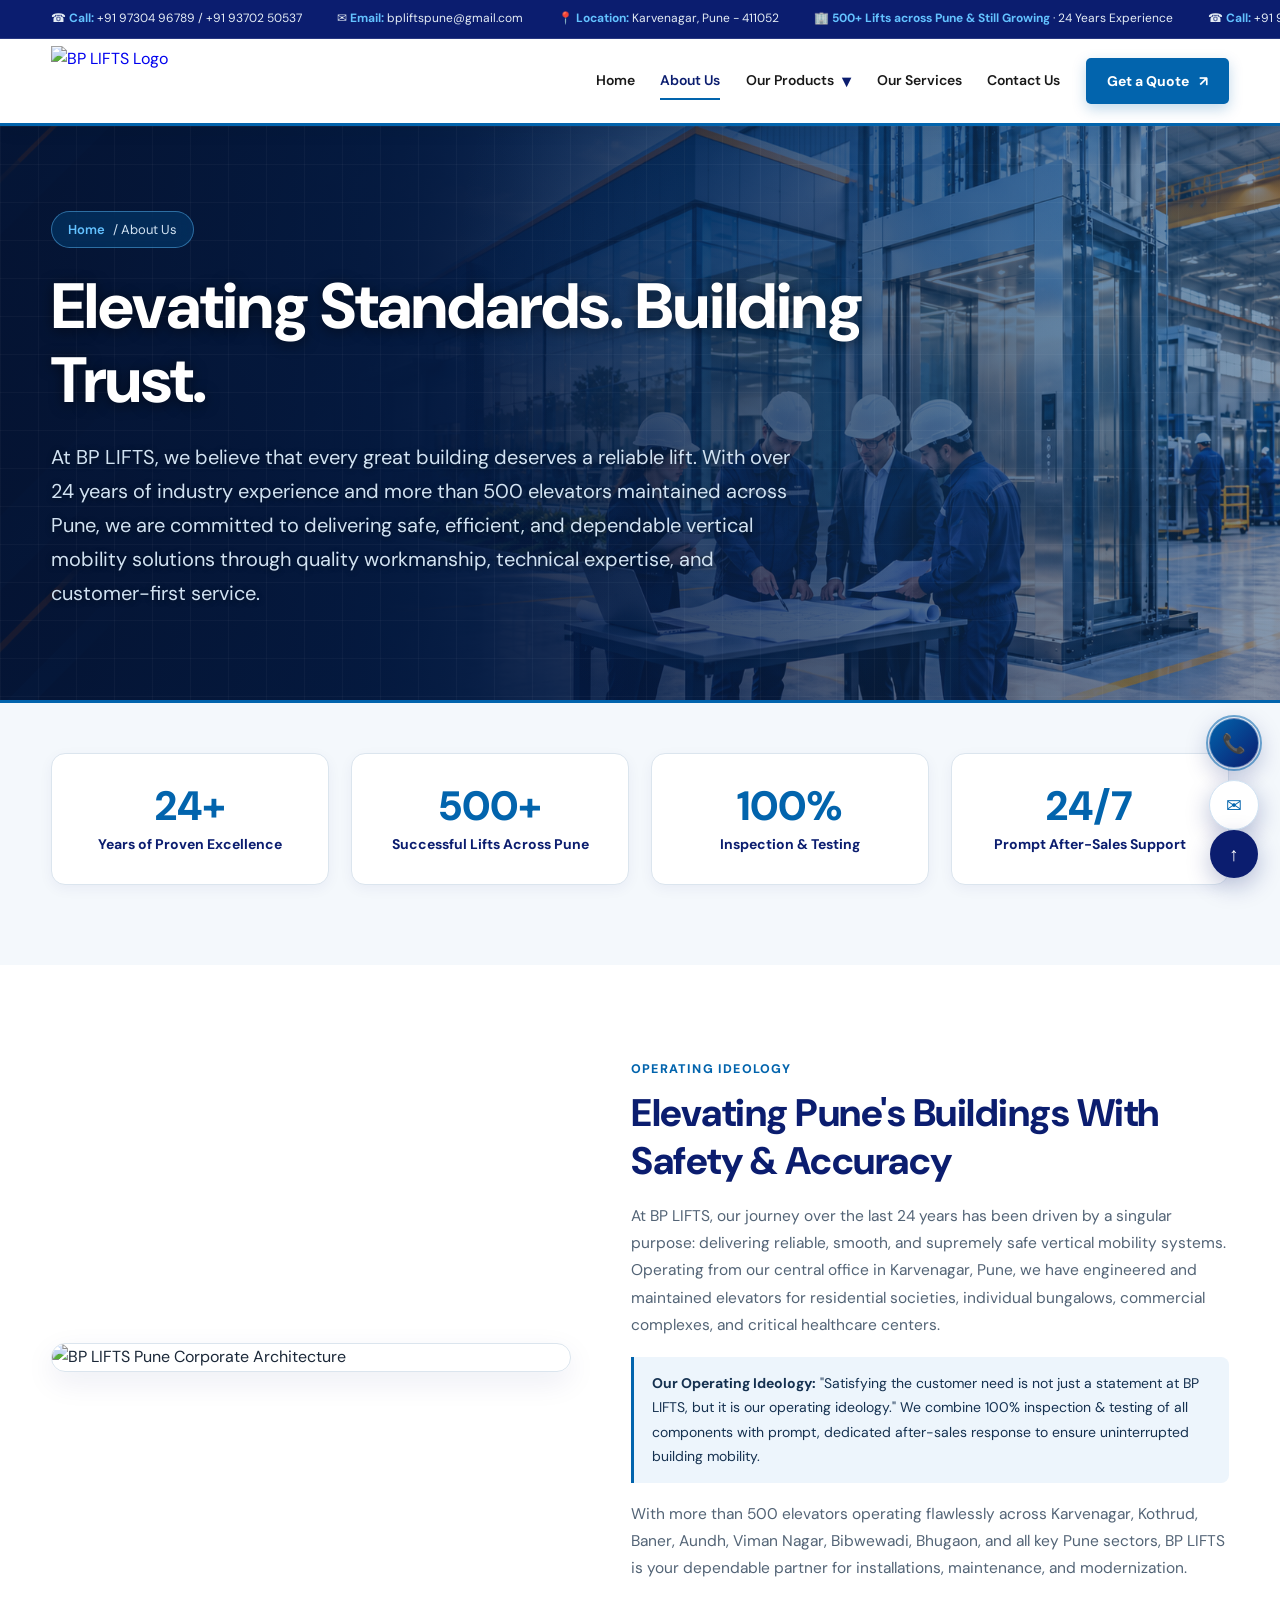
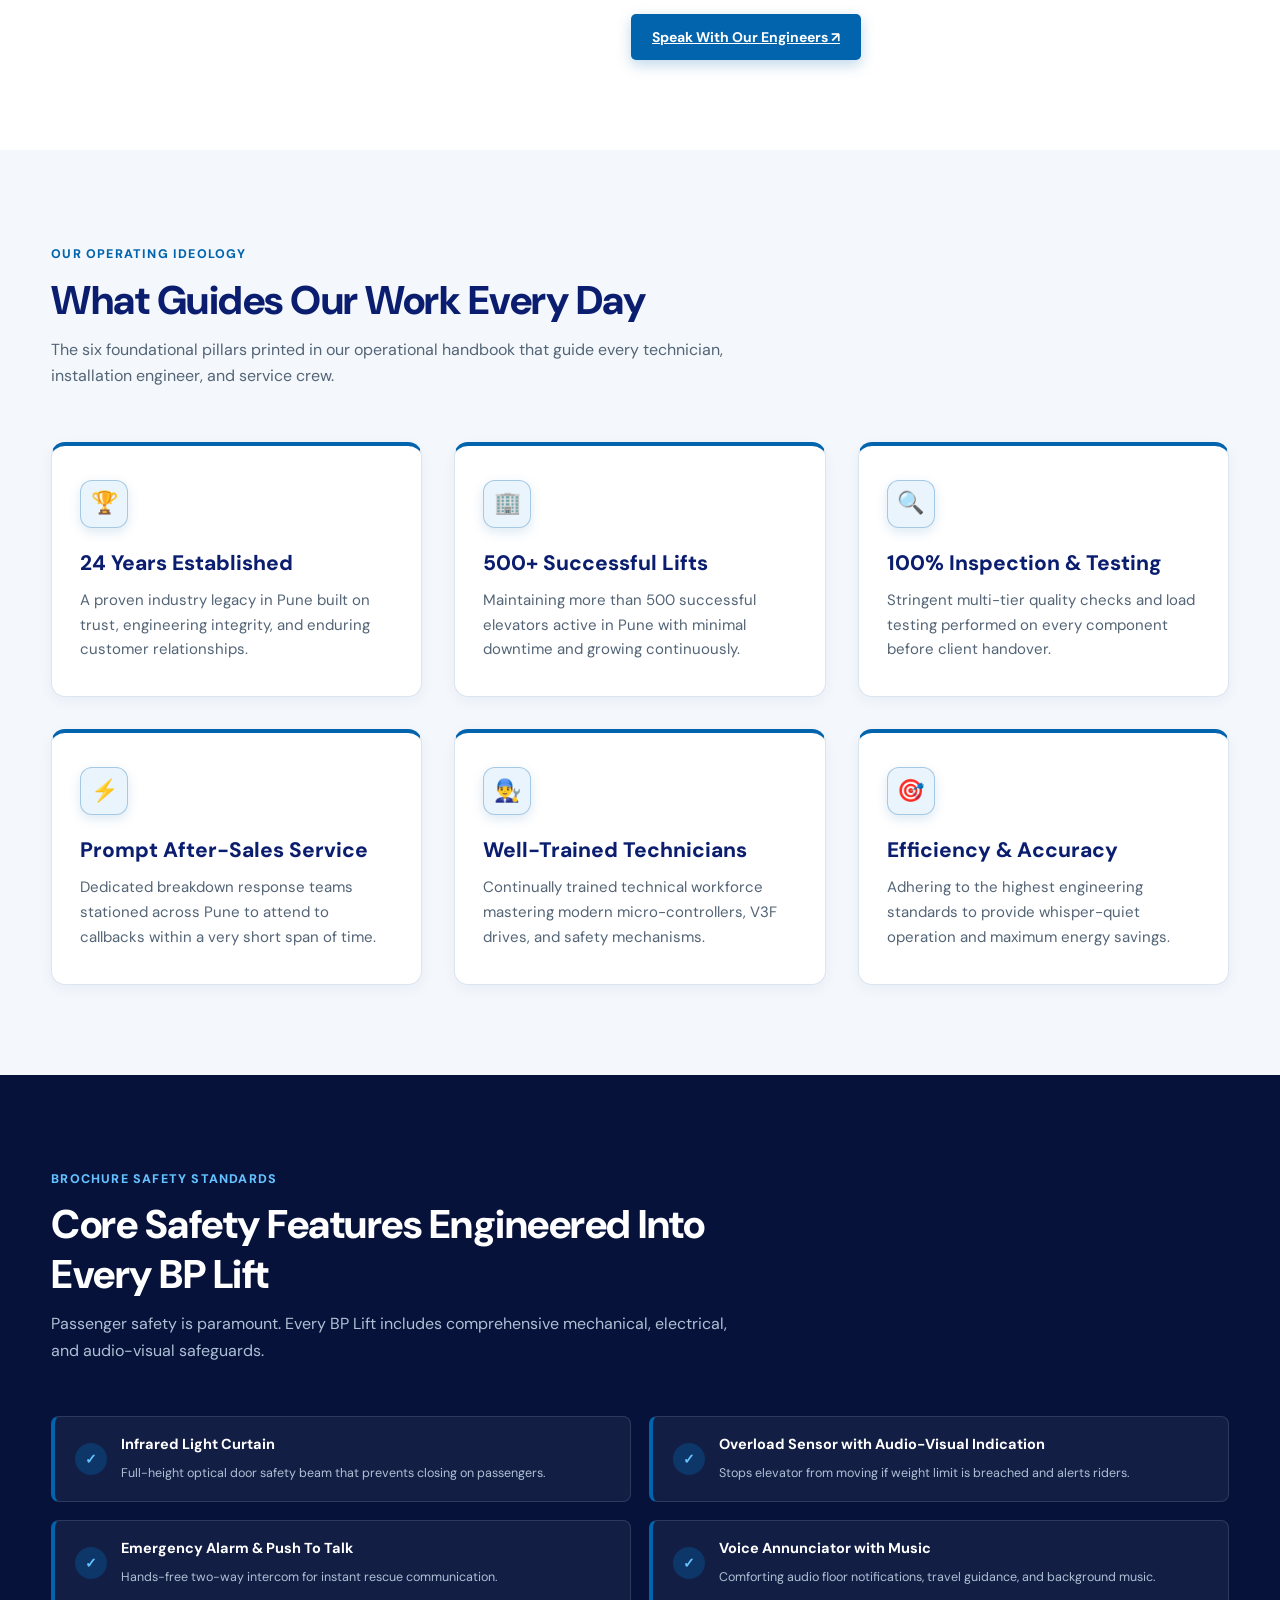
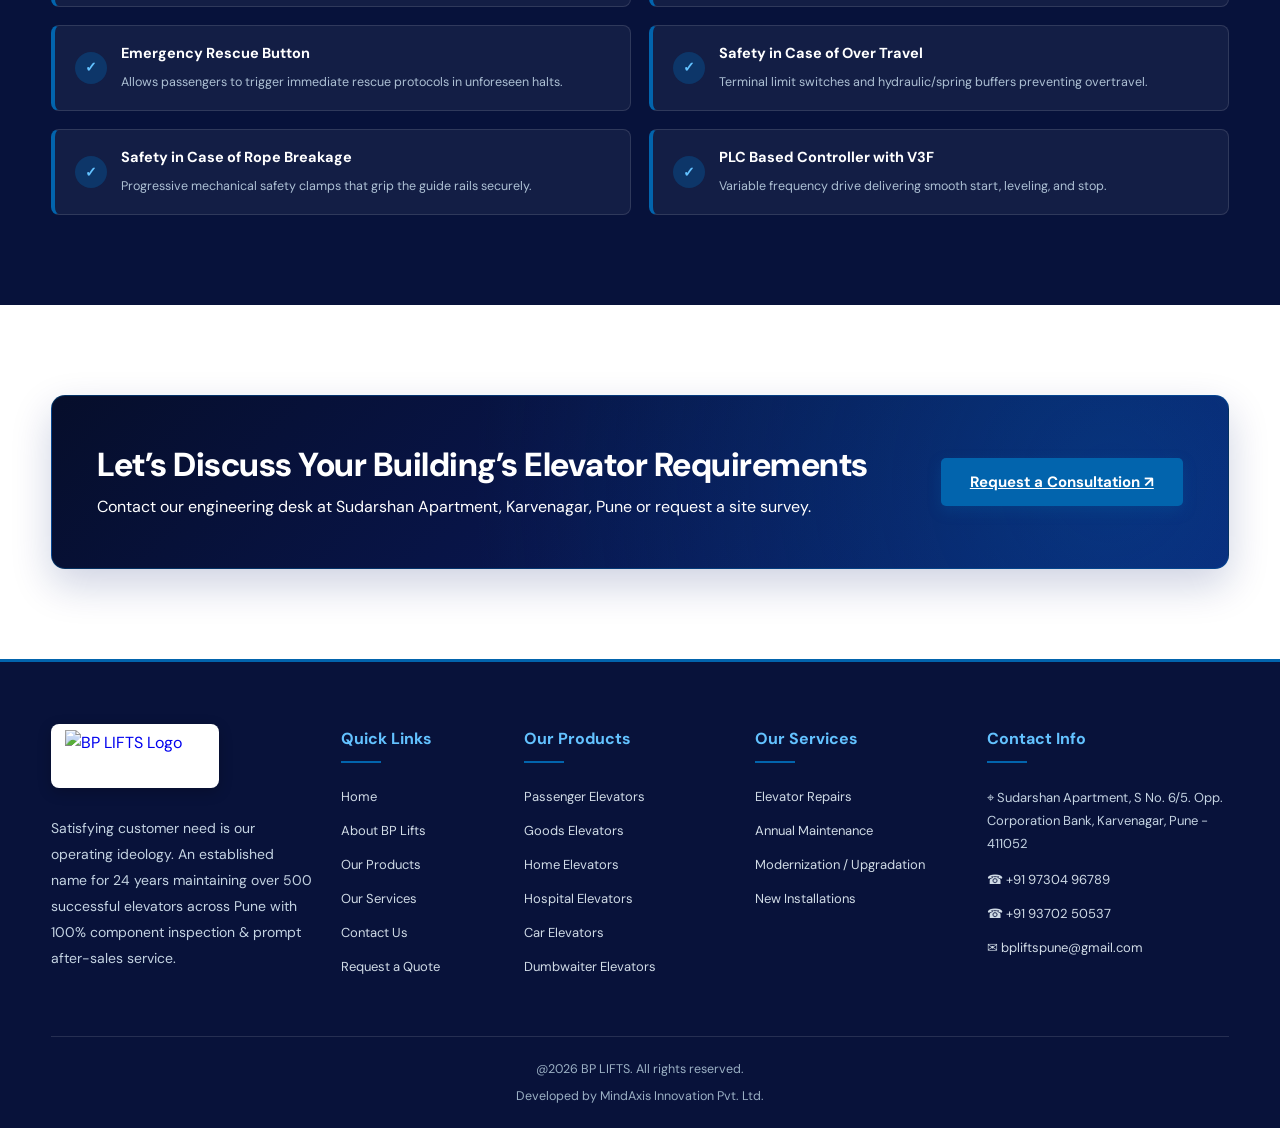
==== commit 0c87ffef: "Update website" ====
--- a/BP_Lift_Website/about.html
+++ b/BP_Lift_Website/about.html
@@ -57,21 +57,7 @@
           </div>
         </div>
 
-        <!-- OUR SERVICES DROPDOWN -->
-        <div class="nav-dropdown">
-          <a href="services.html" class="nav-dropdown-toggle" data-page="services" aria-haspopup="true"
-            aria-expanded="false">
-            Our Services <span class="dropdown-arrow">▾</span>
-          </a>
-          <div class="dropdown-menu" role="menu">
-            <a href="services.html" class="dropdown-all">All Services <span>→</span></a>
-            <div class="dropdown-divider"></div>
-            <a href="services.html#repair">Elevator Repairs</a>
-            <a href="services.html#maintenance">Annual Maintenance (AMC)</a>
-            <a href="services.html#modernization">Modernization / Upgradation</a>
-            <a href="services.html#installation">New Installations</a>
-          </div>
-        </div>
+        <a href="services.html" data-page="services">Our Services</a>
 
         <a href="contact.html" data-page="contact">Contact Us</a>
         <a class="btn btn-primary" href="contact.html#quote">Get a Quote <span>↗</span></a>
--- a/BP_Lift_Website/about.css
+++ b/BP_Lift_Website/about.css
@@ -63,7 +63,10 @@
     margin-inline: auto;
 }
 
-h1, h2, h3, h4 {
+h1,
+h2,
+h3,
+h4 {
     color: var(--bp-dark-blue);
     font-weight: 800;
     line-height: 1.25;
@@ -106,7 +109,7 @@
     position: absolute;
     inset: 0;
     background-image: linear-gradient(rgba(255, 255, 255, 0.03) 1px, transparent 1px),
-                      linear-gradient(90deg, rgba(255, 255, 255, 0.03) 1px, transparent 1px);
+        linear-gradient(90deg, rgba(255, 255, 255, 0.03) 1px, transparent 1px);
     background-size: 38px 38px;
     pointer-events: none;
 }
@@ -114,23 +117,23 @@
 .page-hero .container {
     position: relative;
     z-index: 2;
-    max-width: 840px;
-    margin-inline: 0;
-    margin-left: auto;
-    margin-right: auto;
+    display: flex;
+    flex-direction: column;
+    align-items: flex-start;
+    text-align: left;
 }
 
 .crumb {
     display: inline-flex;
     align-items: center;
     gap: 8px;
-    padding: 6px 14px;
+    padding: 7px 16px;
     background: rgba(2, 100, 173, 0.28);
-    border: 1px solid rgba(99, 194, 255, 0.4);
-    border-radius: 20px;
+    border: 1.5px solid rgba(99, 194, 255, 0.45);
+    border-radius: 30px;
     font-size: 13px;
     color: #d1e2f2;
-    margin-bottom: 18px;
+    margin-bottom: 22px;
     backdrop-filter: blur(8px);
     -webkit-backdrop-filter: blur(8px);
 }
@@ -149,17 +152,21 @@
 
 .page-hero h1 {
     color: var(--bp-white);
-    font-size: clamp(2.2rem, 4.2vw, 3.4rem);
-    letter-spacing: -0.5px;
-    margin-bottom: 16px;
+    font-size: clamp(2.4rem, 5vw, 4rem);
+    font-weight: 800;
+    line-height: 1.15;
+    letter-spacing: -1px;
+    margin-bottom: 22px;
+    max-width: 840px;
     text-shadow: 0 2px 14px rgba(0, 0, 0, 0.55);
 }
 
 .page-hero p {
-    color: #e2effa;
-    font-size: clamp(1rem, 1.8vw, 1.2rem);
+    color: #d1e2f2;
+    font-size: clamp(1.05rem, 1.8vw, 1.25rem);
     line-height: 1.7;
     margin-bottom: 0;
+    max-width: 760px;
     text-shadow: 0 1px 6px rgba(0, 0, 0, 0.45);
 }
 
@@ -312,7 +319,7 @@
 ===================================================== */
 .cta-band {
     background: radial-gradient(circle at 90% 50%, rgba(2, 100, 173, 0.35) 0%, transparent 60%),
-                linear-gradient(135deg, #060e2b 0%, #0b1d6f 100%);
+        linear-gradient(135deg, #060e2b 0%, #0b1d6f 100%);
     border: 1px solid rgba(2, 100, 173, 0.4);
     border-radius: var(--bp-radius-lg);
     padding: 48px 45px;
@@ -361,7 +368,7 @@
 
 .ideology-banner {
     background: radial-gradient(circle at 90% 20%, rgba(2, 100, 173, 0.35) 0%, transparent 60%),
-                linear-gradient(135deg, #050e2e 0%, #0b1d6f 100%);
+        linear-gradient(135deg, #050e2e 0%, #0b1d6f 100%);
     border: 1px solid rgba(2, 100, 173, 0.4);
     border-radius: var(--bp-radius-lg);
     padding: 45px 40px;
@@ -701,4 +708,4 @@
         font-size: 13px;
         line-height: 1.55;
     }
-}
+}
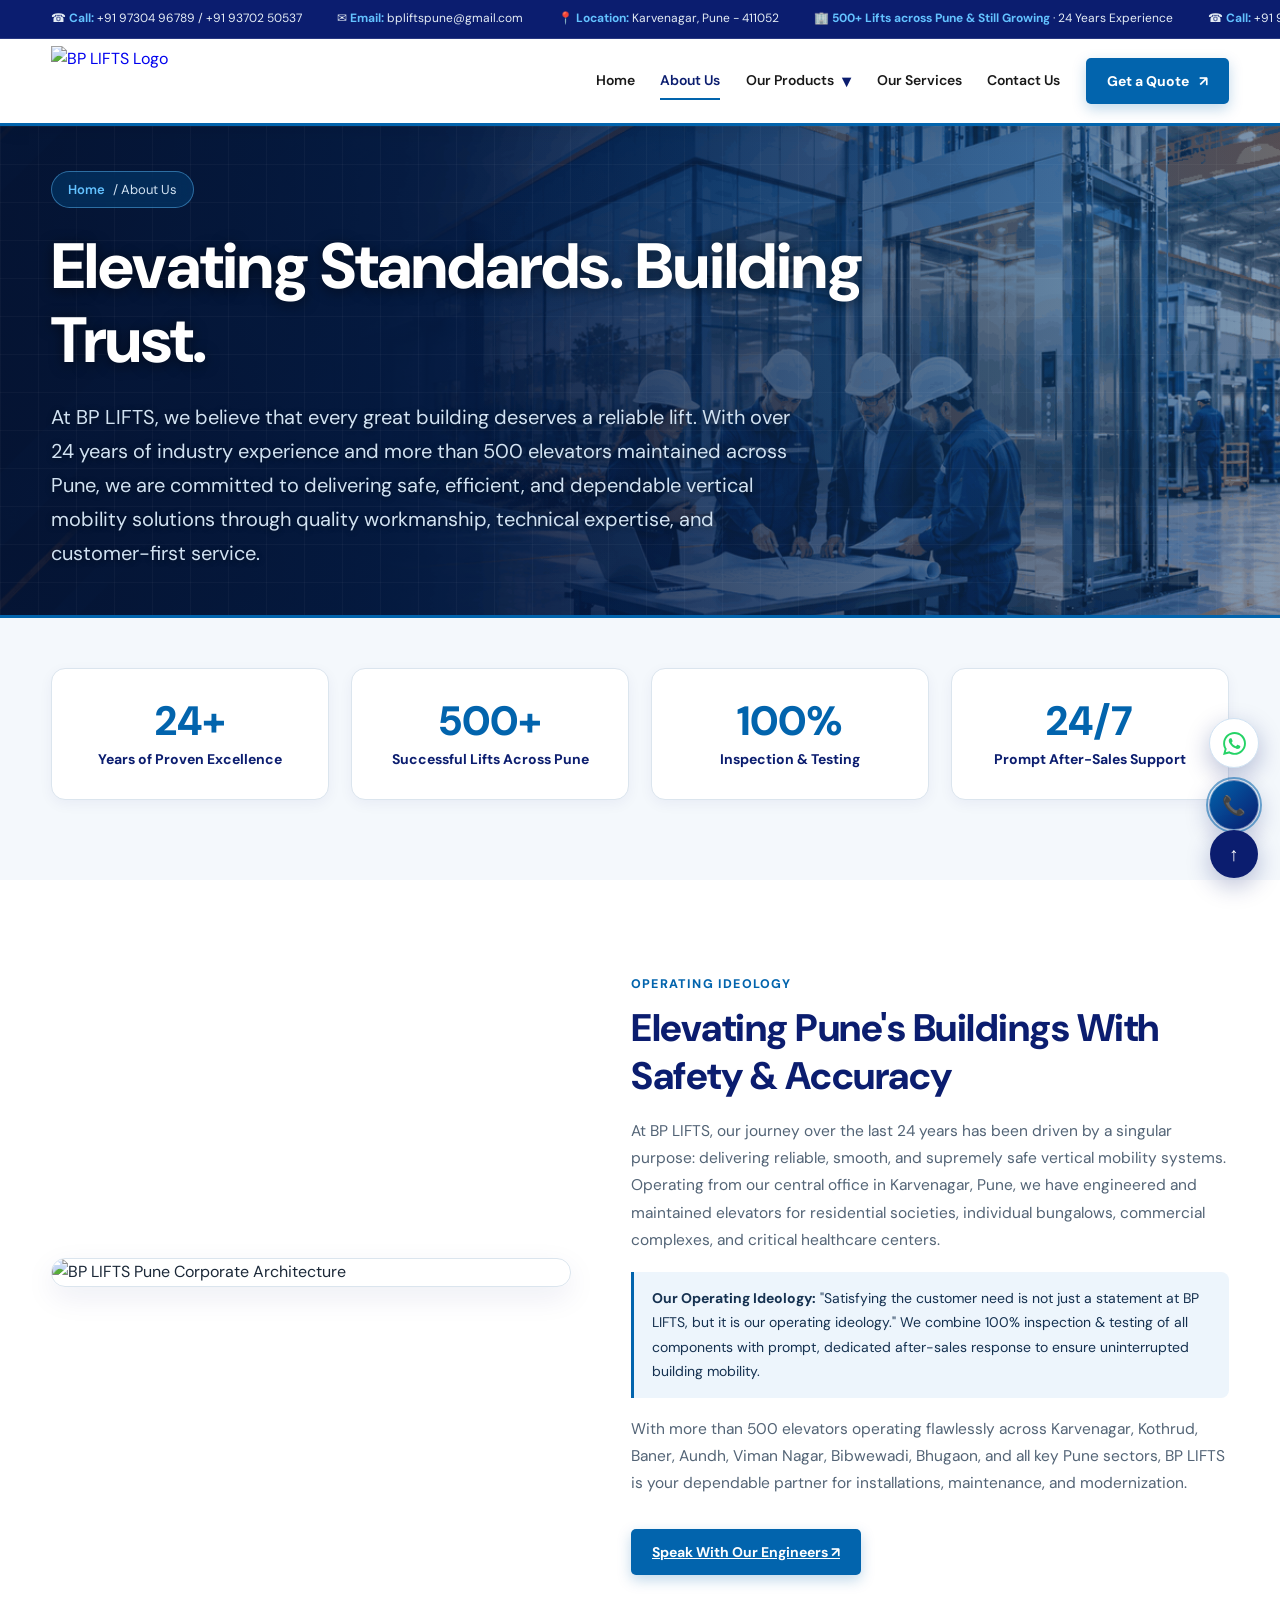
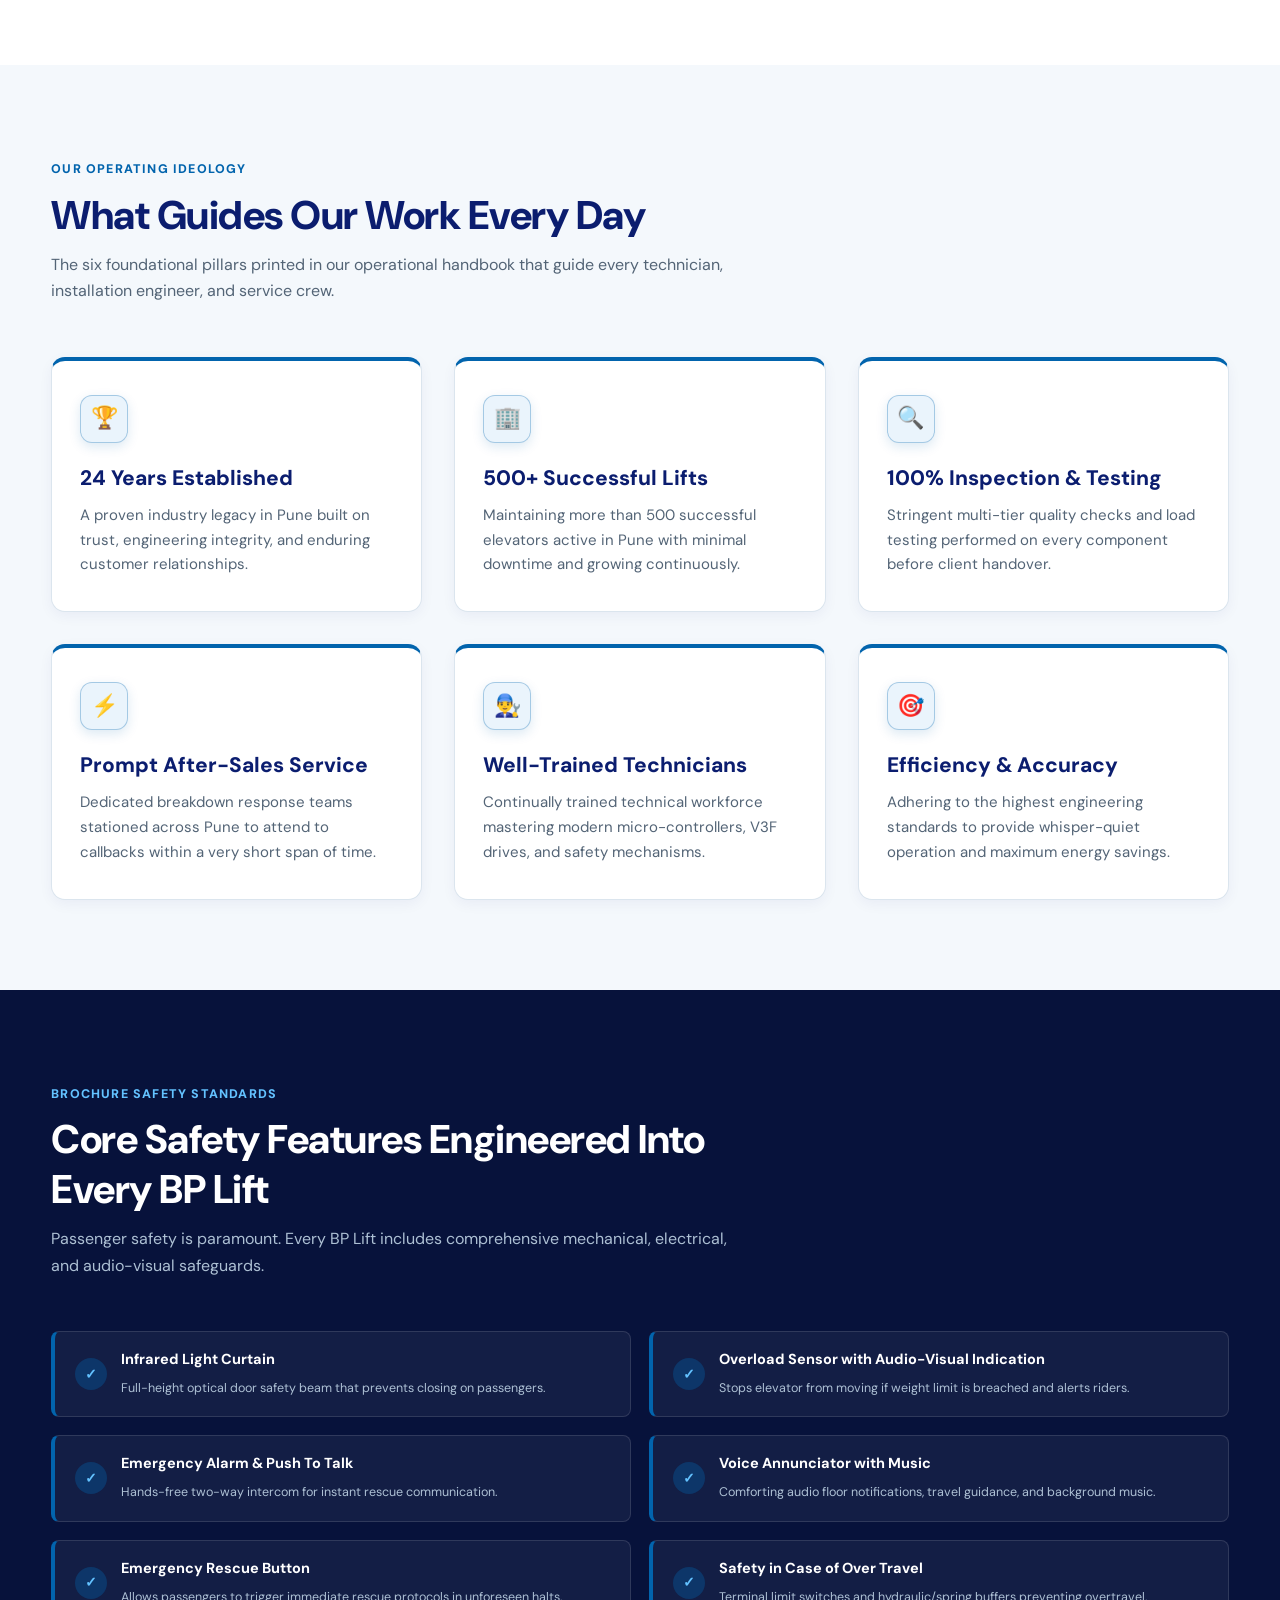
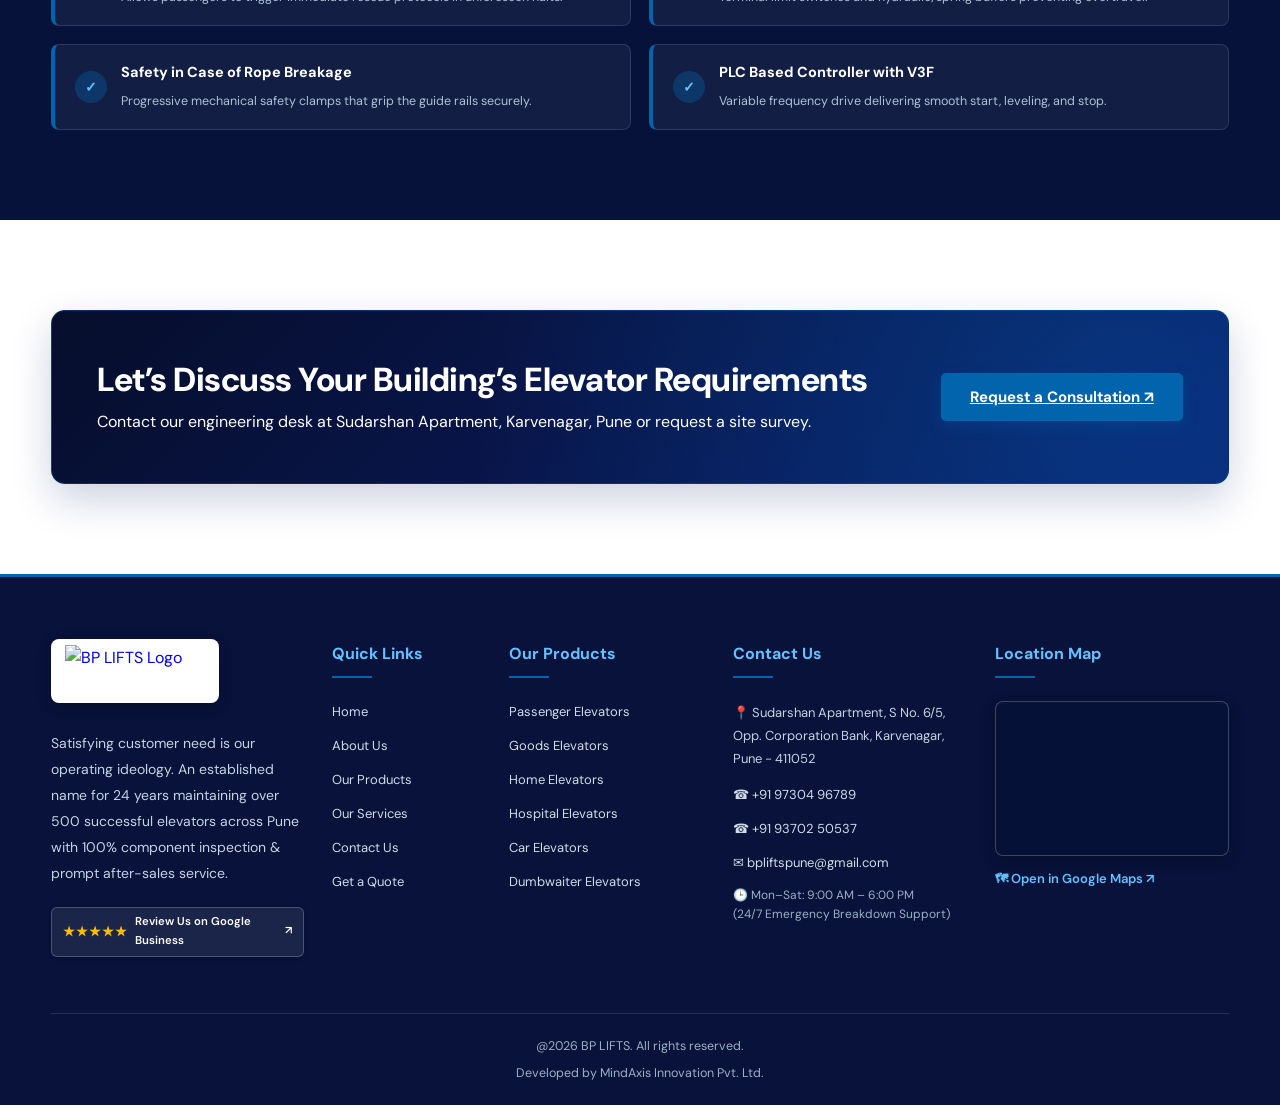
==== commit 325c1ebf: "Update BP Lifts website" ====
--- a/BP_Lift_Website/about.html
+++ b/BP_Lift_Website/about.html
@@ -19,11 +19,13 @@
       <div class="topbar-track" aria-label="Contact details">
         <span class="topbar-item">☎ <b>Call:</b> <a href="tel:+919730496789">+91 97304 96789</a> / <a
             href="tel:+919370250537">+91 93702 50537</a></span>
-        <span class="topbar-item">✉ <b>Email:</b> <a href="mailto:bpliftspune@gmail.com">bpliftspune@gmail.com</a></span>
+        <span class="topbar-item">✉ <b>Email:</b> <a
+            href="mailto:bpliftspune@gmail.com">bpliftspune@gmail.com</a></span>
         <span class="topbar-item">📍 <b>Location:</b> Karvenagar, Pune - 411052</span>
         <span class="topbar-item">🏢 <b>500+ Lifts across Pune &amp; Still Growing</b> · 24 Years Experience</span>
         <span class="topbar-item">☎ <b>Call:</b> <a href="tel:+919730496789">+91 97304 96789</a></span>
-        <span class="topbar-item">✉ <b>Email:</b> <a href="mailto:bpliftspune@gmail.com">bpliftspune@gmail.com</a></span>
+        <span class="topbar-item">✉ <b>Email:</b> <a
+            href="mailto:bpliftspune@gmail.com">bpliftspune@gmail.com</a></span>
       </div>
     </div>
   </div>
@@ -282,20 +284,27 @@
   <footer class="site-footer">
     <div class="container footer-grid">
       <div class="footer-brand">
-        <a class="brand" href="index.html" aria-label="BP LIFTS home">
+        <a class="brand" href="index.html" aria-label="BP LIFTS Home">
           <img src="images/bplogo.jpeg" alt="BP LIFTS Logo" class="site-logo">
         </a>
         <p>Satisfying customer need is our operating ideology. An established name for 24 years maintaining over 500
           successful elevators across Pune with 100% component inspection &amp; prompt after-sales service.</p>
+        <div class="footer-review-box">
+          <a href="https://maps.google.com/?q=BP+LIFTS+Karvenagar+Pune" target="_blank" rel="noopener noreferrer" class="footer-google-review" title="Review BP LIFTS on Google">
+            <span class="review-stars">★★★★★</span>
+            <span class="review-text">Review Us on Google Business</span>
+            <span class="review-arrow">↗</span>
+          </a>
+        </div>
       </div>
       <div class="footer-col">
         <h3>Quick Links</h3>
         <a href="index.html">Home</a>
-        <a href="about.html">About BP Lifts</a>
+        <a href="about.html">About Us</a>
         <a href="products.html">Our Products</a>
         <a href="services.html">Our Services</a>
         <a href="contact.html">Contact Us</a>
-        <a href="contact.html#quote">Request a Quote</a>
+        <a href="contact.html#quote">Get a Quote</a>
       </div>
       <div class="footer-col">
         <h3>Our Products</h3>
@@ -307,18 +316,23 @@
         <a href="product-dumbwaiter.html">Dumbwaiter Elevators</a>
       </div>
       <div class="footer-col">
-        <h3>Our Services</h3>
-        <a href="services.html#repair">Elevator Repairs</a>
-        <a href="services.html#maintenance">Annual Maintenance</a>
-        <a href="services.html#modernization">Modernization / Upgradation</a>
-        <a href="services.html#installation">New Installations</a>
-      </div>
-      <div class="footer-col">
-        <h3>Contact Info</h3>
-        <p>⌖ Sudarshan Apartment, S No. 6/5. Opp. Corporation Bank, Karvenagar, Pune - 411052</p>
+        <h3>Contact Us</h3>
+        <p>📍 Sudarshan Apartment, S No. 6/5, Opp. Corporation Bank, Karvenagar, Pune - 411052</p>
         <a href="tel:+919730496789">☎ +91 97304 96789</a>
         <a href="tel:+919370250537">☎ +91 93702 50537</a>
         <a href="mailto:bpliftspune@gmail.com">✉ bpliftspune@gmail.com</a>
+        <p class="footer-hours">🕒 Mon–Sat: 9:00 AM – 6:00 PM<br>(24/7 Emergency Breakdown Support)</p>
+      </div>
+      <div class="footer-col footer-map-col">
+        <h3>Location Map</h3>
+        <div class="footer-map-frame">
+          <iframe title="BP LIFTS Karvenagar Pune Location"
+            src="https://maps.google.com/maps?q=Karvenagar+Pune+411052&t=&z=14&ie=UTF8&iwloc=&output=embed"
+            loading="lazy" allowfullscreen=""></iframe>
+        </div>
+        <a href="https://maps.google.com/?q=Karvenagar+Pune+411052" target="_blank" rel="noopener noreferrer" class="footer-map-link">
+          🗺 Open in Google Maps ↗
+        </a>
       </div>
     </div>
     <div class="container footer-bottom">
@@ -327,19 +341,23 @@
     </div>
   </footer>
 
-  <!-- FLOATING ACTION BUTTONS (CALL, EMAIL, SCROLL TO TOP - ONE BELOW THE OTHER IN ONE LINE) -->
+  <!-- FLOATING ACTION BUTTONS (WHATSAPP, CALL, SCROLL TO TOP) -->
   <div class="floating-action-group" aria-label="Quick contact and navigation">
-    <a href="tel:+919730496789" class="float-btn float-call" title="Call BP LIFTS: +91 97304 96789" aria-label="Call BP LIFTS">
+    <a href="https://wa.me/919730496789?text=Hello%20BP%20LIFTS%2C%20I%20would%20like%20to%20enquire%20about%20elevator%20services." target="_blank" rel="noopener noreferrer" class="float-btn float-whatsapp" title="WhatsApp: +91 97304 96789"
+      aria-label="WhatsApp BP LIFTS">
+      <span class="float-icon">
+        <svg width="24" height="24" viewBox="0 0 24 24" fill="currentColor"><path d="M.057 24l1.687-6.163c-1.041-1.804-1.588-3.849-1.587-5.946.003-6.556 5.338-11.891 11.893-11.891 3.181.001 6.167 1.24 8.413 3.488 2.245 2.248 3.481 5.236 3.48 8.414-.003 6.557-5.338 11.892-11.893 11.892-1.99-.001-3.951-.5-5.688-1.448l-6.305 1.654zm6.597-3.807c1.676.995 3.276 1.591 5.392 1.592 5.448 0 9.886-4.434 9.889-9.885.002-5.462-4.415-9.89-9.881-9.892-5.452 0-9.887 4.434-9.889 9.884-.001 2.225.651 3.891 1.746 5.634l-.999 3.648 3.742-.981zm11.387-5.464c-.074-.124-.272-.198-.57-.347-.297-.149-1.758-.868-2.031-.967-.272-.099-.47-.149-.669.149-.198.297-.768.967-.941 1.165-.173.198-.347.223-.644.074-.297-.149-1.255-.462-2.39-1.475-.883-.788-1.48-1.761-1.653-2.059-.173-.297-.018-.458.13-.606.134-.133.297-.347.446-.521.151-.172.2-.296.3-.495.099-.198.05-.372-.025-.521-.075-.148-.669-1.611-.916-2.206-.242-.579-.487-.501-.669-.51l-.57-.01c-.198 0-.52.074-.792.372s-1.04 1.016-1.04 2.479 1.065 2.876 1.213 3.074c.149.198 2.095 3.2 5.076 4.487.709.306 1.263.489 1.694.626.712.226 1.36.194 1.872.118.571-.085 1.758-.719 2.006-1.413.248-.695.248-1.29.173-1.414z"/></svg>
+      </span>
+      <span class="float-tooltip">WhatsApp: +91 97304 96789</span>
+    </a>
+    <a href="tel:+919730496789" class="float-btn float-call" title="Call BP LIFTS: +91 97304 96789"
+      aria-label="Call BP LIFTS">
       <span class="float-icon">📞</span>
       <span class="float-tooltip">Call: +91 97304 96789</span>
     </a>
-    <a href="mailto:bpliftspune@gmail.com" class="float-btn float-email" title="Send Email: bpliftspune@gmail.com" aria-label="Email BP LIFTS">
-      <span class="float-icon">✉</span>
-      <span class="float-tooltip">Email: bpliftspune@gmail.com</span>
-    </a>
     <button class="back-top" aria-label="Scroll to top" title="Back to top">
       <span class="back-top-arrow">↑</span>
-      <span class="float-tooltip">Scroll to Top</span>
+      <span class="float-tooltip">Back to top</span>
     </button>
   </div>
   <script src="hf.js"></script>
--- a/BP_Lift_Website/hf.css
+++ b/BP_Lift_Website/hf.css
@@ -1,4 +1,3 @@
-
 /* =====================================================
    BP LIFTS - SHARED HEADER, NAVBAR, DROPDOWN & FOOTER
    Theme: White | Light Blue (#0264AD) | Dark Blue (#0B1D6F)
@@ -24,7 +23,19 @@
     --bp-black-dark: #07123a;
 }
 
-/* ---------- GLOBAL HEADER/FOOTER BASE ---------- */
+/* ---------- GLOBAL VIEWPORT RESET & LOCK ---------- */
+html {
+    scroll-behavior: smooth;
+    -webkit-text-size-adjust: 100%;
+}
+
+html, body {
+    overflow-x: hidden;
+    max-width: 100%;
+    margin: 0;
+    padding: 0;
+}
+
 .site-header *,
 .topbar *,
 .site-footer *,
@@ -206,7 +217,7 @@
     gap: clamp(14px, 2vw, 28px);
 }
 
-.nav-links > a:not(.btn),
+.nav-links>a:not(.btn),
 .nav-dropdown-toggle {
     position: relative;
     display: inline-flex;
@@ -224,7 +235,7 @@
     transition: color 0.2s ease;
 }
 
-.nav-links > a:not(.btn)::after,
+.nav-links>a:not(.btn)::after,
 .nav-dropdown-toggle::after {
     content: "";
     position: absolute;
@@ -236,19 +247,19 @@
     transition: width 0.25s ease;
 }
 
-.nav-links > a:not(.btn):hover,
-.nav-links > a.active,
+.nav-links>a:not(.btn):hover,
+.nav-links>a.active,
 .nav-dropdown-toggle.active,
-.nav-dropdown:hover > .nav-dropdown-toggle,
-.nav-dropdown.dropdown-open > .nav-dropdown-toggle {
+.nav-dropdown:hover>.nav-dropdown-toggle,
+.nav-dropdown.dropdown-open>.nav-dropdown-toggle {
     color: var(--bp-blue-dark);
 }
 
-.nav-links > a:not(.btn):hover::after,
-.nav-links > a.active::after,
+.nav-links>a:not(.btn):hover::after,
+.nav-links>a.active::after,
 .nav-dropdown-toggle.active::after,
-.nav-dropdown:hover > .nav-dropdown-toggle::after,
-.nav-dropdown.dropdown-open > .nav-dropdown-toggle::after {
+.nav-dropdown:hover>.nav-dropdown-toggle::after,
+.nav-dropdown.dropdown-open>.nav-dropdown-toggle::after {
     width: 100%;
 }
 
@@ -453,11 +464,12 @@
     color: var(--bp-white);
     border-top: 3px solid var(--bp-light-blue);
     font-family: 'DM Sans', sans-serif;
+    overflow-x: hidden;
 }
 
 .footer-grid {
     display: grid;
-    grid-template-columns: 1.35fr 0.8fr 1.05fr 1.05fr 1.25fr;
+    grid-template-columns: 1.35fr 0.8fr 1.05fr 1.25fr 1.25fr;
     gap: 28px;
     padding-bottom: 44px;
 }
@@ -536,7 +548,130 @@
     overflow-wrap: anywhere;
 }
 
-/* Footer social links */
+/* Footer Google Review Badge */
+.footer-review-box {
+    margin-top: 14px;
+    margin-bottom: 12px;
+}
+
+.footer-google-review {
+    display: inline-flex !important;
+    align-items: center;
+    gap: 8px;
+    background: rgba(255, 255, 255, 0.08);
+    border: 1px solid rgba(255, 255, 255, 0.22);
+    border-radius: 6px;
+    padding: 7px 14px;
+    color: #ffffff !important;
+    font-size: 12.5px !important;
+    font-weight: 600;
+    text-decoration: none;
+    transition: all 0.25s ease !important;
+}
+
+.footer-google-review:hover {
+    background: var(--bp-light-blue);
+    border-color: var(--bp-light-blue);
+    color: #ffffff !important;
+    padding-left: 14px !important;
+    transform: translateY(-2px);
+}
+
+.footer-google-review .review-stars {
+    color: #fbbc04;
+    font-size: 13px;
+    letter-spacing: 1px;
+}
+
+/* Footer embedded map */
+.footer-map-col {
+    display: flex;
+    flex-direction: column;
+}
+
+.footer-map-frame {
+    width: 100%;
+    height: 155px;
+    border-radius: 8px;
+    overflow: hidden;
+    border: 1.5px solid rgba(255, 255, 255, 0.22);
+    box-shadow: 0 4px 14px rgba(0, 0, 0, 0.25);
+    margin-bottom: 8px;
+    background: #061138;
+}
+
+.footer-map-frame iframe {
+    width: 100%;
+    height: 100%;
+    border: 0;
+    display: block;
+}
+
+.footer-map-link {
+    display: inline-flex !important;
+    align-items: center;
+    gap: 4px;
+    color: #63c2ff !important;
+    font-size: 12.5px;
+    font-weight: 600;
+    margin-top: 4px;
+    text-decoration: none;
+    transition: color 0.2s ease, transform 0.2s ease;
+}
+
+.footer-map-link:hover {
+    color: #ffffff !important;
+    transform: translateX(3px);
+}
+
+.footer-hours {
+    margin-top: 8px;
+    font-size: 12px !important;
+    color: #9bb0c4 !important;
+    line-height: 1.6 !important;
+}
+
+/* Home page footer social links */
+.footer-social-wrap {
+    display: flex;
+    align-items: center;
+    gap: 10px;
+    margin-top: 14px;
+}
+
+.footer-social-title {
+    font-size: 12px;
+    font-weight: 600;
+    color: #9bb0c4;
+}
+
+.footer-social-icons {
+    display: flex;
+    align-items: center;
+    gap: 8px;
+}
+
+.social-icon-btn {
+    width: 32px;
+    height: 32px;
+    border-radius: 50%;
+    display: inline-flex;
+    align-items: center;
+    justify-content: center;
+    background: rgba(255, 255, 255, 0.08);
+    border: 1px solid rgba(255, 255, 255, 0.2);
+    color: #ffffff !important;
+    transition: all 0.25s ease !important;
+    text-decoration: none;
+}
+
+.social-icon-btn:hover {
+    background: var(--bp-light-blue);
+    border-color: var(--bp-light-blue);
+    transform: translateY(-2px);
+    color: #ffffff !important;
+}
+
 /* Footer copyright bar */
 .footer-bottom {
     display: flex;
@@ -570,7 +705,8 @@
     z-index: 1400;
     display: flex;
     flex-direction: column;
-    align-items: center; /* STRICTLY ALIGNED IN ONE VERTICAL LINE */
+    align-items: center;
+    /* STRICTLY ALIGNED IN ONE VERTICAL LINE */
     justify-content: flex-end;
     gap: 12px;
     pointer-events: none;
@@ -596,13 +732,13 @@
     border: none;
     box-shadow: 0 8px 24px rgba(11, 29, 111, 0.28);
     transition: transform 0.28s cubic-bezier(0.34, 1.56, 0.64, 1),
-                box-shadow 0.28s ease,
-                background 0.25s ease,
-                color 0.25s ease,
-                opacity 0.3s ease,
-                visibility 0.3s ease,
-                max-height 0.35s cubic-bezier(0.16, 1, 0.3, 1),
-                margin 0.35s cubic-bezier(0.16, 1, 0.3, 1);
+        box-shadow 0.28s ease,
+        background 0.25s ease,
+        color 0.25s ease,
+        opacity 0.3s ease,
+        visibility 0.3s ease,
+        max-height 0.35s cubic-bezier(0.16, 1, 0.3, 1),
+        margin 0.35s cubic-bezier(0.16, 1, 0.3, 1);
     outline: none;
 }
 
@@ -650,10 +786,12 @@
         transform: scale(0.95);
         opacity: 0.9;
     }
+
     70% {
         transform: scale(1.35);
         opacity: 0;
     }
+
     100% {
         transform: scale(1.35);
         opacity: 0;
@@ -680,6 +818,40 @@
 
 .float-btn.float-email:hover .float-icon {
     color: #ffffff;
+}
+
+/* WhatsApp Button - Same white styling as email button */
+.float-btn.float-whatsapp {
+    background: #ffffff;
+    color: #25D366;
+    border: 1.5px solid #d0e2f2;
+}
+
+.float-btn.float-whatsapp .float-icon {
+    color: #25D366;
+    display: flex;
+    align-items: center;
+    justify-content: center;
+    transition: color 0.25s ease;
+}
+
+.float-btn.float-whatsapp svg {
+    width: 23px;
+    height: 23px;
+    fill: #25D366;
+    transition: fill 0.25s ease;
+}
+
+.float-btn.float-whatsapp:hover {
+    background: #25D366;
+    color: #ffffff;
+    border-color: #25D366;
+}
+
+.float-btn.float-whatsapp:hover .float-icon,
+.float-btn.float-whatsapp:hover svg {
+    color: #ffffff;
+    fill: #ffffff;
 }
 
 /* Floating Tooltip that slides out smoothly on desktop hover */
@@ -770,7 +942,7 @@
 }
 
 /* Standalone .back-top fallback if outside .floating-action-group */
-body > .back-top {
+body>.back-top {
     position: fixed;
     right: 22px;
     bottom: 22px;
@@ -780,7 +952,7 @@
     transform: translateY(10px);
 }
 
-body > .back-top.visible {
+body>.back-top.visible {
     opacity: 1;
     visibility: visible;
     transform: translateY(0);
@@ -791,6 +963,7 @@
 ===================================================== */
 
 @media (max-width: 1050px) {
+
     .nav-wrap,
     .header-inner {
         gap: 16px;
@@ -805,7 +978,7 @@
         gap: 16px;
     }
 
-    .nav-links > a:not(.btn),
+    .nav-links>a:not(.btn),
     .nav-dropdown-toggle {
         font-size: 13px;
     }
@@ -875,7 +1048,7 @@
         display: flex;
     }
 
-    .nav-links > a:not(.btn),
+    .nav-links>a:not(.btn),
     .nav-dropdown-toggle {
         display: flex;
         width: 100%;
@@ -886,7 +1059,7 @@
         font-size: 14px;
     }
 
-    .nav-links > a:not(.btn)::after,
+    .nav-links>a:not(.btn)::after,
     .nav-dropdown-toggle::after {
         display: none;
     }
@@ -950,14 +1123,187 @@
 
     .footer-grid {
         grid-template-columns: repeat(2, minmax(0, 1fr));
-        gap: 30px 24px;
+        gap: 32px 24px;
+    }
+
+    .footer-brand {
+        grid-column: 1 / -1;
     }
 }
 
 /* =====================================================
-   SMALL MOBILE
+   MEDIUM MOBILE & TABLET (max-width: 680px)
+   COMPACT & STREAMLINED FOOTER SPACING
 ===================================================== */
-
+@media (max-width: 680px) {
+    .site-footer {
+        padding-top: 28px;
+    }
+
+    .footer-grid {
+        grid-template-columns: repeat(2, minmax(0, 1fr));
+        gap: 16px 14px;
+        padding-bottom: 16px;
+    }
+
+    .footer-brand {
+        grid-column: 1 / -1;
+    }
+
+    .footer-brand .brand {
+        margin-bottom: 6px;
+        padding: 4px 10px;
+    }
+
+    .footer-brand .site-logo {
+        width: 110px;
+        height: 38px;
+    }
+
+    .footer-brand p {
+        font-size: 12px;
+        line-height: 1.5;
+        margin: 4px 0 8px;
+        color: #b0c4d8;
+    }
+
+    .footer-review-box {
+        margin-top: 6px;
+        margin-bottom: 2px;
+    }
+
+    .footer-google-review {
+        display: inline-flex !important;
+        width: 100%;
+        max-width: 100%;
+        justify-content: center;
+        align-items: center;
+        gap: 6px;
+        padding: 6px 12px;
+        font-size: 11.5px !important;
+        min-height: 34px;
+        background: rgba(255, 255, 255, 0.08);
+        border: 1px solid rgba(255, 255, 255, 0.22);
+        border-radius: 6px;
+        box-shadow: 0 2px 6px rgba(0, 0, 0, 0.15);
+    }
+
+    .footer-google-review .review-stars {
+        font-size: 11.5px;
+        letter-spacing: 0.5px;
+    }
+
+    .footer-col:nth-child(2) {
+        grid-column: 1;
+    }
+
+    .footer-col:nth-child(3) {
+        grid-column: 2;
+    }
+
+    .footer-col:nth-child(4) {
+        grid-column: 1 / -1;
+    }
+
+    .footer-map-col {
+        grid-column: 1 / -1;
+    }
+
+    .footer-map-frame {
+        width: 100%;
+        height: 130px;
+        border-radius: 8px;
+        border: 1px solid rgba(255, 255, 255, 0.2);
+        box-shadow: 0 2px 8px rgba(0, 0, 0, 0.2);
+        margin-bottom: 0;
+    }
+
+    .footer-map-link {
+        display: inline-flex !important;
+        align-items: center;
+        justify-content: center;
+        gap: 5px;
+        width: 100%;
+        min-height: 34px;
+        padding: 6px 12px;
+        margin-top: 6px;
+        background: rgba(2, 100, 173, 0.25);
+        border: 1px solid rgba(99, 194, 255, 0.35);
+        border-radius: 6px;
+        color: #ffffff !important;
+        font-size: 11.5px !important;
+        font-weight: 700;
+        text-align: center;
+        text-decoration: none;
+        box-shadow: 0 2px 6px rgba(0, 0, 0, 0.15);
+        transition: all 0.2s ease !important;
+    }
+
+    .footer-map-link:hover,
+    .footer-map-link:active {
+        background: var(--bp-light-blue);
+        border-color: #63c2ff;
+        color: #ffffff !important;
+    }
+
+    .footer-col h3 {
+        font-size: 13.5px;
+        margin: 0 0 6px;
+        padding-bottom: 4px;
+    }
+
+    .footer-col h3::after {
+        width: 22px;
+        height: 1.5px;
+    }
+
+    .footer-col a {
+        font-size: 12px;
+        margin-bottom: 4px;
+        line-height: 1.35;
+        min-height: 22px;
+        display: flex;
+        align-items: center;
+        word-break: normal;
+        overflow-wrap: break-word;
+    }
+
+    .footer-col a[href^="tel:"],
+    .footer-col a[href^="mailto:"] {
+        color: #ffffff;
+        font-weight: 600;
+        letter-spacing: 0.2px;
+    }
+
+    .footer-col a[href^="tel:"]:hover,
+    .footer-col a[href^="mailto:"]:hover {
+        color: #63c2ff;
+    }
+
+    .footer-col p {
+        font-size: 12px;
+        line-height: 1.45;
+        margin-bottom: 4px;
+    }
+
+    .footer-hours {
+        font-size: 11px !important;
+        line-height: 1.35 !important;
+        margin-top: 2px !important;
+    }
+
+    .footer-bottom {
+        padding: 12px 10px calc(16px + env(safe-area-inset-bottom, 0px));
+        font-size: 11px;
+        gap: 3px;
+        text-align: center;
+    }
+}
+
+/* =====================================================
+   SMALL MOBILE (max-width: 520px)
+   COMPACT PROPORTIONS FOR PHONES
+===================================================== */
 @media (max-width: 520px) {
     .topbar {
         font-size: 11px;
@@ -969,102 +1315,463 @@
 
     .nav-wrap,
     .header-inner {
-        min-height: 68px;
+        min-height: 64px;
     }
 
     .site-logo {
-        width: 105px;
-        height: 58px;
+        width: 100px;
+        height: 52px;
     }
 
     .menu-toggle {
-        width: 40px;
-        height: 40px;
+        width: 38px;
+        height: 38px;
+    }
+
+    .site-footer {
+        padding-top: 22px;
     }
 
     .footer-grid {
         grid-template-columns: repeat(2, minmax(0, 1fr));
-        gap: 24px 14px;
-        padding-bottom: 30px;
+        gap: 14px 12px;
+        padding-bottom: 14px;
     }
 
     .footer-brand {
-        grid-column: span 2;
-    }
-
-    .site-footer {
-        padding-top: 38px;
+        grid-column: 1 / -1;
+    }
+
+    .footer-brand .brand {
+        margin-bottom: 5px;
+        padding: 3px 8px;
     }
 
     .footer-brand .site-logo {
-        width: 125px;
-        height: 68px;
+        width: 95px;
+        height: 34px;
+    }
+
+    .footer-brand p {
+        font-size: 11px;
+        line-height: 1.45;
+        margin: 3px 0 6px;
+    }
+
+    .footer-google-review {
+        width: 100%;
+        max-width: 100%;
+        min-height: 32px;
+        justify-content: center;
+        padding: 5px 10px;
+        font-size: 11px !important;
+        border-radius: 6px;
     }
 
     .footer-col h3 {
-        font-size: 14.5px;
-        margin-bottom: 12px;
-        padding-bottom: 8px;
+        font-size: 12.5px;
+        margin-bottom: 5px;
+        padding-bottom: 3px;
     }
 
     .footer-col h3::after {
-        width: 28px;
+        width: 18px;
     }
 
     .footer-col a {
-        font-size: 12px;
-        margin-bottom: 8px;
-        line-height: 1.5;
+        font-size: 11.5px;
+        margin-bottom: 3px;
+        line-height: 1.3;
+        min-height: 20px;
     }
 
     .footer-col p {
-        font-size: 11.5px;
-        line-height: 1.55;
-        margin-bottom: 8px;
+        font-size: 11px;
+        line-height: 1.4;
+        margin-bottom: 3px;
+    }
+
+    .footer-hours {
+        font-size: 10.5px !important;
+        line-height: 1.35 !important;
+        margin-top: 2px !important;
+    }
+
+    .footer-map-frame {
+        height: 115px;
+    }
+
+    .footer-map-link {
+        min-height: 32px;
+        font-size: 11px !important;
+        padding: 5px 10px;
+        margin-top: 5px;
     }
 
     .footer-bottom {
         align-items: center;
         text-align: center;
         flex-direction: column;
-        padding: 18px 0;
-        font-size: 11.5px;
-        gap: 6px;
+        padding: 10px 8px calc(14px + env(safe-area-inset-bottom, 0px));
+        font-size: 10.5px;
+        gap: 2px;
     }
 
     .floating-action-group {
-        right: 14px;
-        bottom: 14px;
-        gap: 10px;
-        width: 44px;
+        right: 12px;
+        bottom: 12px;
+        bottom: calc(12px + env(safe-area-inset-bottom, 0px));
+        right: calc(12px + env(safe-area-inset-right, 0px));
+        gap: 8px;
+        width: 42px;
     }
 
     .floating-action-group .float-btn,
     .floating-action-group .back-top,
     .back-top {
-        width: 44px;
-        height: 44px;
-        min-height: 44px;
+        width: 42px;
+        height: 42px;
+        min-height: 42px;
     }
 
     .floating-action-group .float-icon,
     .floating-action-group .back-top-arrow {
-        font-size: 17px;
+        font-size: 16px;
     }
 
     .floating-action-group .back-top.visible {
-        max-height: 44px;
+        max-height: 42px;
     }
 
     .floating-action-group .float-tooltip {
         display: none;
     }
 
-    body > .back-top {
-        right: 14px;
-        bottom: 14px;
-        width: 44px;
-        height: 44px;
+    body>.back-top {
+        right: 12px;
+        bottom: 12px;
+        bottom: calc(12px + env(safe-area-inset-bottom, 0px));
+        right: calc(12px + env(safe-area-inset-right, 0px));
+        width: 42px;
+        height: 42px;
+    }
+}
+
+/* =====================================================
+   EXTRA SMALL MOBILE (max-width: 380px)
+   COMPACT SINGLE COLUMN STACK
+===================================================== */
+@media (max-width: 380px) {
+    .site-footer {
+        padding-top: 18px;
+    }
+
+    .footer-grid {
+        grid-template-columns: repeat(2, minmax(0, 1fr)) !important;
+        gap: 12px 10px !important;
+        padding-bottom: 12px;
+    }
+
+    .footer-brand {
+        grid-column: 1 / -1 !important;
+    }
+
+    .footer-col:nth-child(2) {
+        grid-column: 1 !important;
+    }
+
+    .footer-col:nth-child(3) {
+        grid-column: 2 !important;
+    }
+
+    .footer-col:nth-child(4) {
+        grid-column: 1 / -1 !important;
+    }
+
+    .footer-map-col {
+        grid-column: 1 / -1 !important;
+    }
+
+    .footer-map-frame {
+        height: 110px;
+    }
+}
+
+/* =====================================================
+   GLOBAL STANDARDIZED HERO HEIGHT SYSTEM (ALL PAGES)
+===================================================== */
+.hero,
+.page-hero {
+    position: relative;
+    min-height: 420px;
+    box-sizing: border-box;
+    display: flex;
+    align-items: center;
+    justify-content: center;
+    padding: 45px 0;
+    overflow: hidden;
+}
+
+.product-hero {
+    position: relative;
+    min-height: 460px;
+    box-sizing: border-box;
+    display: flex;
+    align-items: center;
+    justify-content: center;
+    padding: 45px 0;
+    overflow: hidden;
+}
+
+.hero>.container,
+.page-hero>.container,
+.product-hero>.container {
+    width: min(var(--bp-container, 1180px), 92%);
+    margin-inline: auto;
+    position: relative;
+    z-index: 2;
+}
+
+@media (max-width: 900px) {
+
+    .hero,
+    .page-hero {
+        min-height: 360px;
+        padding: 35px 0;
+    }
+
+    .product-hero {
+        min-height: auto;
+        padding: 35px 0;
+    }
+}
+
+/* PRODUCT HERO TABLET (max-width: 768px) */
+@media (max-width: 768px) {
+    .product-hero-inner {
+        display: flex !important;
+        flex-direction: column !important;
+        align-items: stretch !important;
+        gap: 20px !important;
+        width: 100% !important;
+    }
+
+    .hero-specs-strip {
+        display: grid !important;
+        grid-template-columns: repeat(2, minmax(0, 1fr)) !important;
+        gap: 10px !important;
+        width: 100% !important;
+    }
+
+    .hero-specs-strip .hero-spec-item:first-child {
+        grid-column: 1 / -1 !important;
+    }
+
+    .product-hero-visual {
+        width: 100% !important;
+    }
+
+    .product-hero-visual img {
+        height: 230px !important;
+        object-fit: cover !important;
+    }
+}
+
+@media (max-width: 640px) {
+
+    .hero,
+    .page-hero {
+        min-height: auto;
+        padding: 26px 0 28px;
+    }
+
+    .product-hero {
+        min-height: auto;
+        padding: 24px 0 28px;
+    }
+
+    .hero h1,
+    .page-hero h1,
+    .product-hero h1 {
+        font-size: clamp(1.5rem, 5.8vw, 2.05rem) !important;
+        line-height: 1.22 !important;
+        margin-bottom: 12px !important;
+        letter-spacing: -0.4px !important;
+        word-break: normal !important;
+        overflow-wrap: break-word !important;
+    }
+
+    .hero p,
+    .page-hero p,
+    .product-hero-desc {
+        font-size: 13px !important;
+        line-height: 1.55 !important;
+        margin-bottom: 14px !important;
+        color: #dbe8f5 !important;
+        max-width: 100% !important;
+    }
+
+    .crumb {
+        display: inline-flex !important;
+        align-items: center !important;
+        flex-wrap: wrap !important;
+        gap: 6px !important;
+        max-width: 100% !important;
+        padding: 5px 12px !important;
+        font-size: 11.5px !important;
+        margin-bottom: 12px !important;
+        line-height: 1.35 !important;
+        border-radius: 20px !important;
+        word-break: normal !important;
+    }
+
+    .product-hero-inner {
+        display: flex !important;
+        flex-direction: column !important;
+        align-items: stretch !important;
+        gap: 16px !important;
+        width: 100% !important;
+    }
+
+    .product-hero-info {
+        display: flex !important;
+        flex-direction: column !important;
+        align-items: flex-start !important;
+        text-align: left !important;
+        width: 100% !important;
+    }
+
+    .hero-specs-strip {
+        display: grid !important;
+        grid-template-columns: repeat(2, minmax(0, 1fr)) !important;
+        gap: 8px !important;
+        width: 100% !important;
+        margin-bottom: 4px !important;
+    }
+
+    .hero-specs-strip .hero-spec-item:first-child {
+        grid-column: 1 / -1 !important;
+    }
+
+    .hero-spec-item {
+        padding: 8px 12px !important;
+        background: rgba(255, 255, 255, 0.08) !important;
+        border: 1px solid rgba(255, 255, 255, 0.16) !important;
+        border-radius: 8px !important;
+        backdrop-filter: blur(4px) !important;
+    }
+
+    .hero-spec-label {
+        font-size: 9.5px !important;
+        letter-spacing: 0.5px !important;
+        text-transform: uppercase !important;
+        color: #9ac7ec !important;
+        font-weight: 700 !important;
+        margin-bottom: 2px !important;
+    }
+
+    .hero-spec-val {
+        font-size: 12.5px !important;
+        font-weight: 800 !important;
+        line-height: 1.3 !important;
+        color: #ffffff !important;
+    }
+
+    .product-hero-visual {
+        display: block !important;
+        width: 100% !important;
+        border-radius: 12px !important;
+        overflow: hidden !important;
+        border: 1.5px solid rgba(2, 100, 173, 0.35) !important;
+        box-shadow: 0 8px 24px rgba(0, 0, 0, 0.35) !important;
+        margin: 0 !important;
+    }
+
+    .product-hero-visual img {
+        width: 100% !important;
+        height: 195px !important;
+        object-fit: cover !important;
+        object-position: center !important;
+        display: block !important;
+    }
+
+    .visual-hud-overlay {
+        position: relative !important;
+        display: flex !important;
+        justify-content: space-between !important;
+        align-items: center !important;
+        flex-wrap: wrap !important;
+        gap: 4px 8px !important;
+        padding: 8px 12px !important;
+        font-size: 10px !important;
+        font-weight: 700 !important;
+        background: rgba(5, 18, 48, 0.95) !important;
+        border-top: 1px solid rgba(255, 255, 255, 0.15) !important;
+        color: #ffffff !important;
+    }
+}
+
+@media (max-width: 420px) {
+
+    .hero,
+    .page-hero {
+        min-height: auto;
+        padding: 20px 0 24px;
+    }
+
+    .product-hero {
+        min-height: auto;
+        padding: 18px 0 22px;
+    }
+
+    .hero h1,
+    .page-hero h1,
+    .product-hero h1 {
+        font-size: clamp(1.35rem, 5.5vw, 1.7rem) !important;
+        line-height: 1.2 !important;
+        margin-bottom: 10px !important;
+        letter-spacing: -0.3px !important;
+    }
+
+    .hero p,
+    .page-hero p,
+    .product-hero-desc {
+        font-size: 12px !important;
+        line-height: 1.5 !important;
+        margin-bottom: 12px !important;
+    }
+
+    .crumb {
+        padding: 4px 10px !important;
+        font-size: 11px !important;
+        margin-bottom: 10px !important;
+    }
+
+    .hero-spec-item {
+        padding: 7px 10px !important;
+    }
+
+    .hero-spec-label {
+        font-size: 9px !important;
+    }
+
+    .hero-spec-val {
+        font-size: 11.5px !important;
+    }
+
+    .product-hero-visual img {
+        height: 175px !important;
+    }
+}
+
+@media (max-width: 360px) {
+    .hero-specs-strip {
+        grid-template-columns: 1fr !important;
+        gap: 6px !important;
+    }
+
+    .hero-specs-strip .hero-spec-item:first-child {
+        grid-column: 1 !important;
     }
 }
 
@@ -1080,4 +1787,4 @@
         scroll-behavior: auto !important;
         transition-duration: 0.01ms !important;
     }
-}
+}
--- a/BP_Lift_Website/about.css
+++ b/BP_Lift_Website/about.css
@@ -90,7 +90,12 @@
 ===================================================== */
 .page-hero {
     position: relative;
-    padding: 85px 0 90px;
+    min-height: 420px;
+    box-sizing: border-box;
+    display: flex;
+    align-items: center;
+    justify-content: center;
+    padding: 45px 0;
     background:
         radial-gradient(circle at 85% 30%, rgba(45, 156, 219, 0.22) 0%, transparent 55%),
         linear-gradient(90deg,
@@ -520,7 +525,8 @@
 
 @media (max-width: 800px) {
     .page-hero {
-        padding: 55px 0 60px;
+        min-height: 360px;
+        padding: 35px 0;
         background:
             linear-gradient(180deg,
                 rgba(5, 18, 48, 0.94) 0%,
@@ -595,7 +601,8 @@
 
 @media (max-width: 520px) {
     .page-hero {
-        padding: 45px 0 50px;
+        min-height: 300px;
+        padding: 25px 0;
     }
 
     .section {
@@ -708,4 +715,59 @@
         font-size: 13px;
         line-height: 1.55;
     }
+}
+
+@media (max-width: 400px) {
+    .grid-3 {
+        grid-template-columns: repeat(2, minmax(0, 1fr)) !important;
+        gap: 8px !important;
+    }
+
+    .grid-3 .card-body {
+        padding: 10px 8px !important;
+    }
+
+    .grid-3 .card-body h3 {
+        font-size: 12px !important;
+    }
+
+    .grid-3 .card-body p {
+        font-size: 10px !important;
+        -webkit-line-clamp: 3 !important;
+    }
+
+    .safety-grid {
+        grid-template-columns: repeat(2, minmax(0, 1fr)) !important;
+        gap: 8px !important;
+    }
+
+    .safety-item {
+        padding: 8px 6px !important;
+        gap: 6px !important;
+    }
+
+    .safety-item div b {
+        font-size: 11px !important;
+    }
+
+    .safety-item div span {
+        font-size: 9.5px !important;
+    }
+
+    .stats-grid {
+        grid-template-columns: repeat(2, minmax(0, 1fr)) !important;
+        gap: 8px !important;
+    }
+
+    .stat-card {
+        padding: 10px 6px !important;
+    }
+
+    .stat-number {
+        font-size: 1.4rem !important;
+    }
+
+    .stat-label {
+        font-size: 10px !important;
+    }
 }
